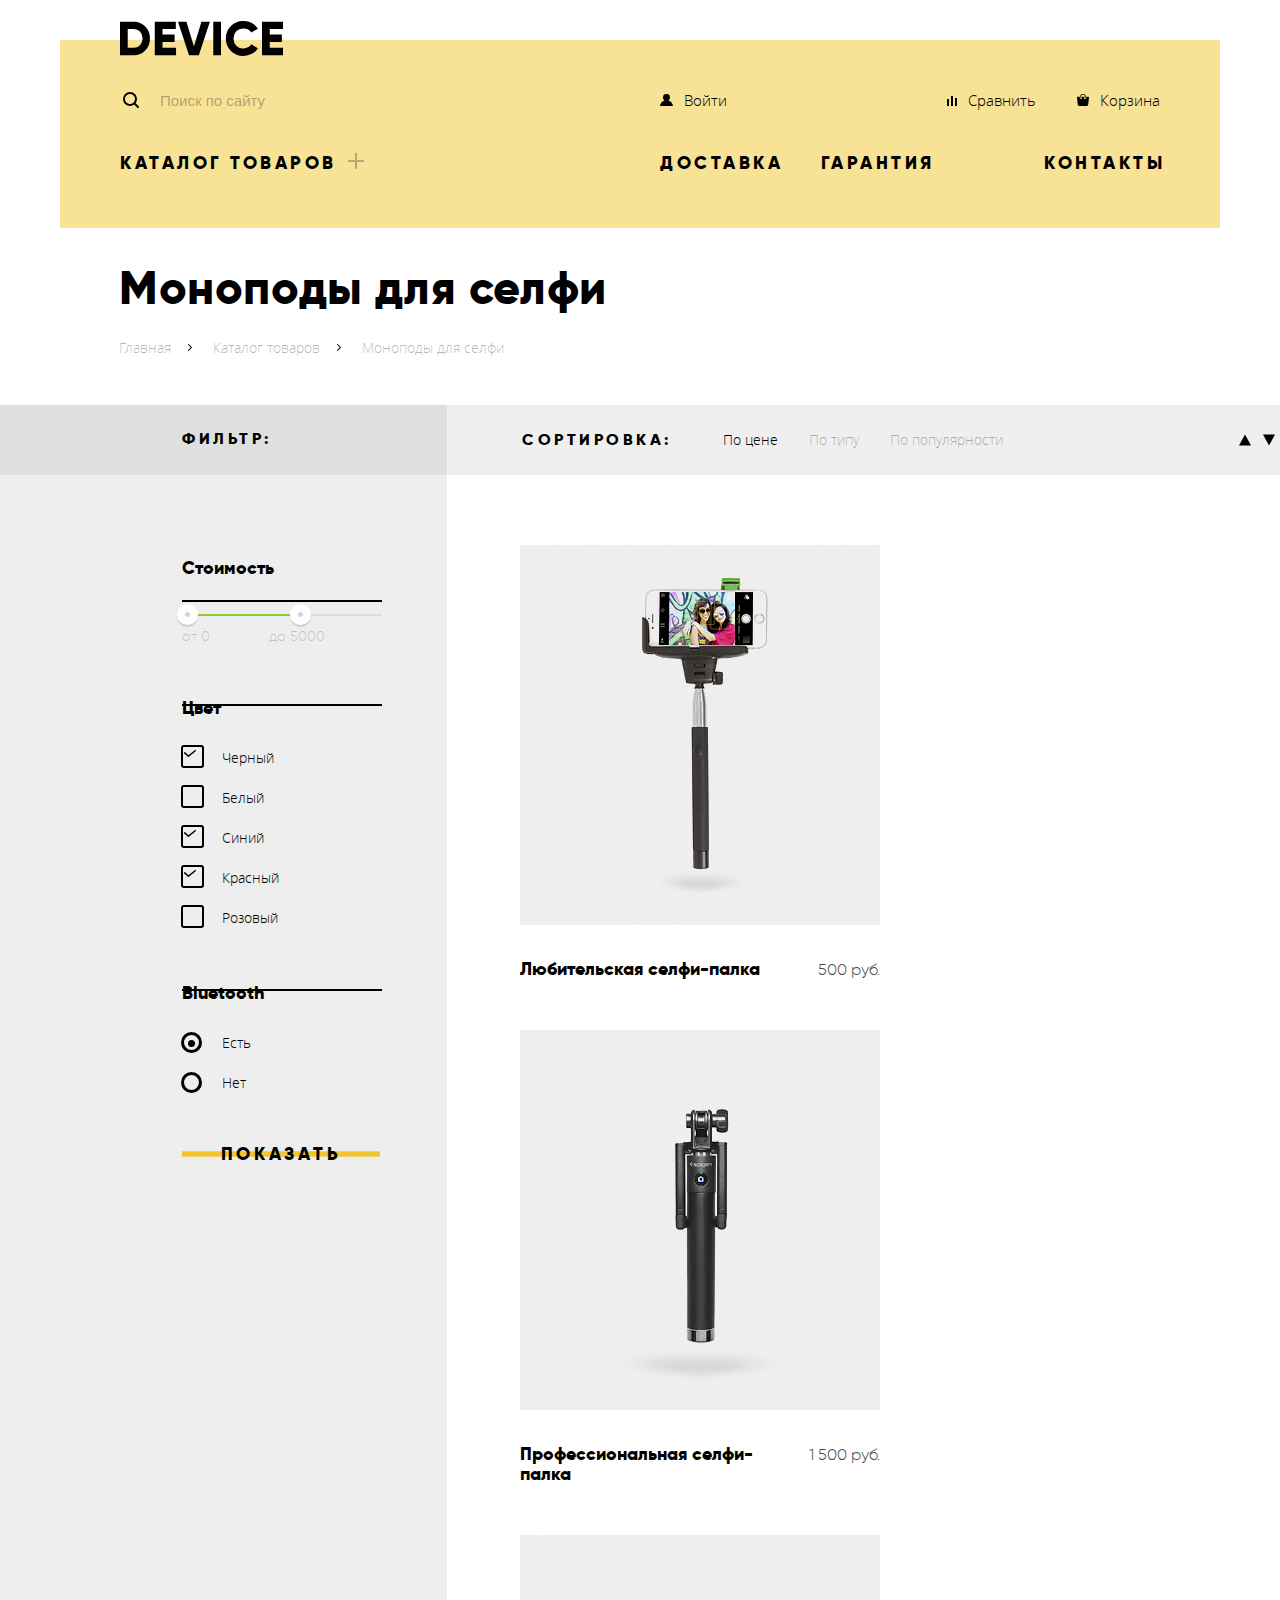
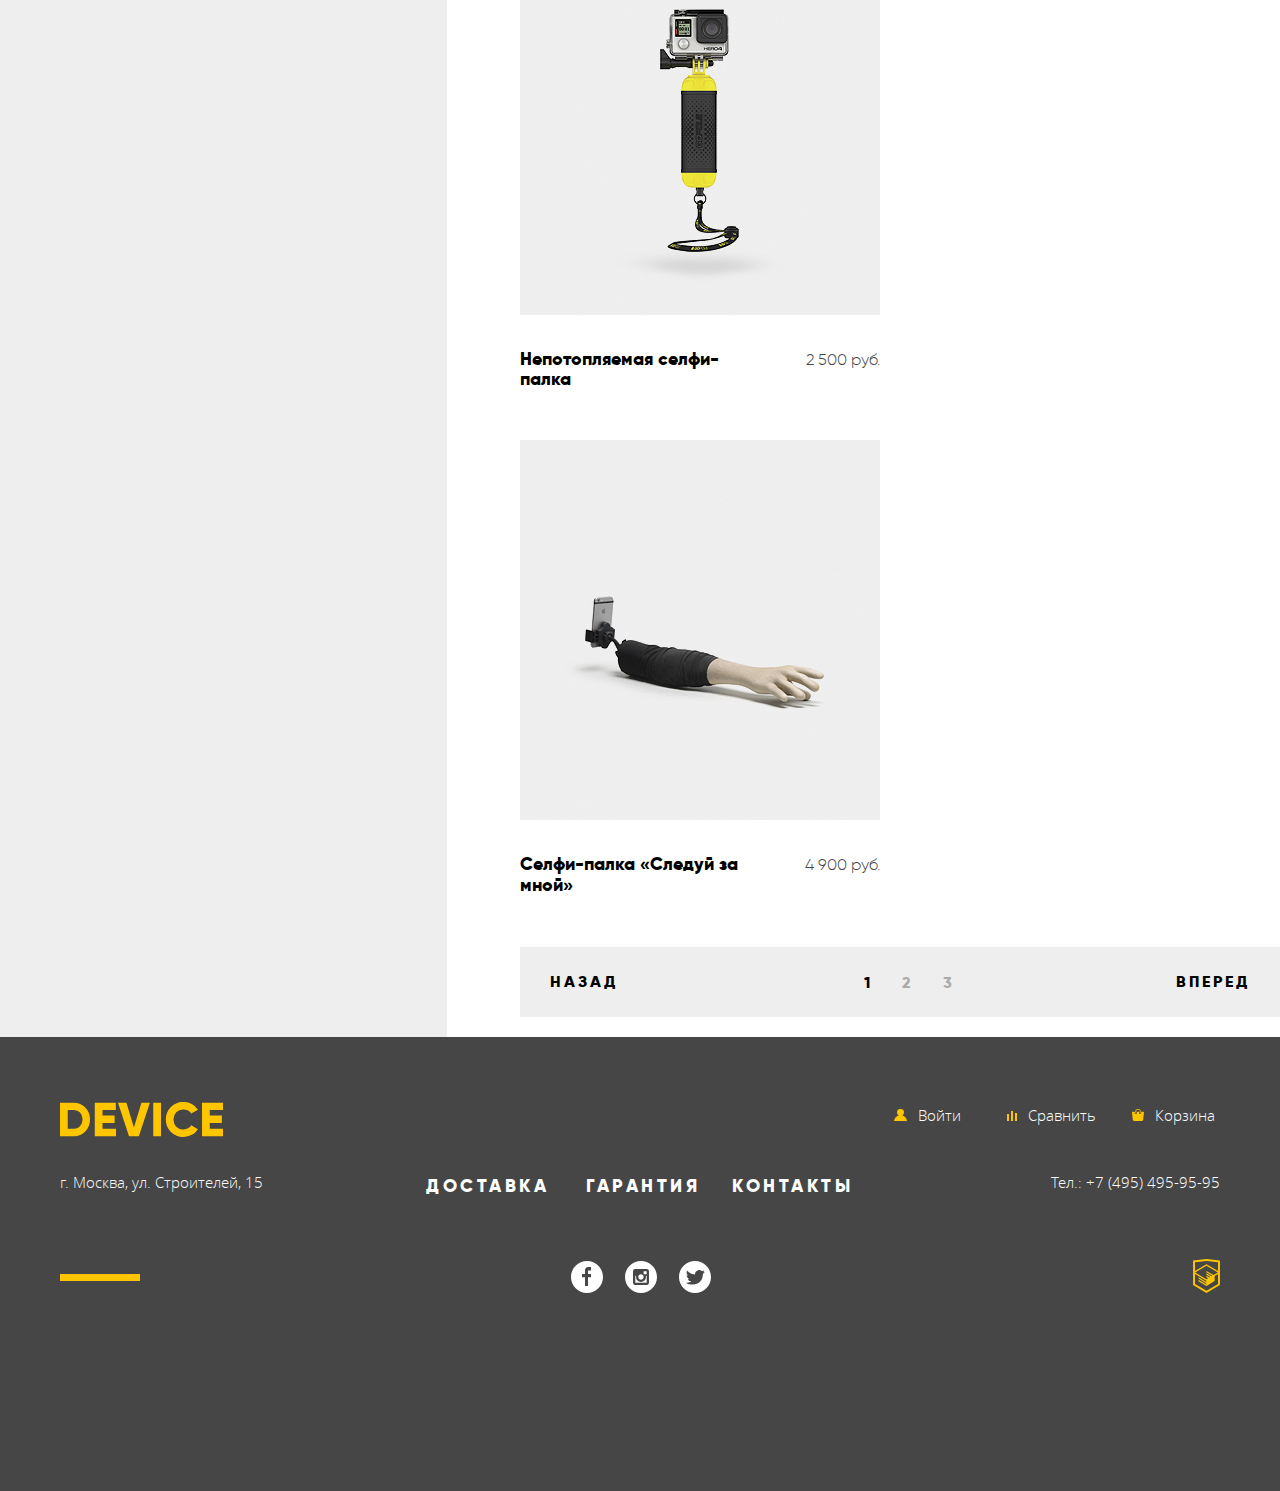
==== monopods.html @ 5d9ac304 ":+1:" ====
<!DOCTYPE html>
<html lang="en">

<head>
  <meta charset="UTF-8">
  <title>HTML Academy: Девайс</title>
  <link rel="stylesheet" href="css/normalize.css">
  <link rel="stylesheet" href="css/minifiedcss.css">
</head>

<body class="site">
  <div class="centered">
    <header class="site__header header">
      <a class="header__logo site-logo" href="index.html" aria-label="Логотип интернет-магазина гаджетов «Device»">
        <svg class="site-logo__img">
          <use xlink:href="img/svg/icons.svg#device-logo"></use>
        </svg>
      </a>
      <div class="header__actions user-actions">
        <div class="user-actions__item user-actions__item_search">
          <form class="site-search" method="get">
            <label class="site-search__label" for="search-field">
              <svg class="site-search__icon">
                <use xlink:href="img/svg/icons.svg#search"></use>
              </svg>
            </label>
            <input class="site-search__field" type="search" id="search-field" placeholder="Поиск по сайту" aria-label="Поиск по сайту">
            <button class="site-search__button">Найти</button>
          </form>
        </div>
        <ul class="user-actions__list">
          <li class="user-actions__item user-actions__item_login action">
            <a class="action__link" href="#">
              <svg class="action__icon icon-login">
                <use xlink:href="img/svg/icons.svg#user"></use>
              </svg>
              <span class="action__text">Войти</span>
            </a>
          </li>
          <li class="user-actions__item user-actions__item_compare action">
            <a class="action__link" href="#">
              <svg class="action__icon icon-compare">
                <use xlink:href="img/svg/icons.svg#compare"></use>
              </svg>
              <span class="action__text">Сравнить</span>
            </a>
          </li>
          <li class="user-actions__item user-actions__item_cart action">
            <a class="action__link" href="#">
              <svg class="action__icon icon-cart">
                <use xlink:href="img/svg/icons.svg#cart"></use>
              </svg>
              <span class="action__text">Корзина</span>
            </a>
          </li>
        </ul>
      </div>
      <nav class="header__nav nav" aria-label="Главная навигация по сайту">
        <ul class="nav__list">
          <li class="nav__item nav__item_catalog">
            <a class="nav__link nav__link_catalog" href="#" tabindex="0">
              <span class="nav__item-name">Каталог товаров</span>
              <svg class="nav__icon">
                <use xlink:href="img/svg/icons.svg#plus"></use>
              </svg>
            </a>
            <ul class="nav__sub-list">
              <li class="nav__sub-item">
                <a class="nav__sub-link" href="#">Виртуальная реальность</a>
                <a class="nav__sub-link" href="monopods.html">Моноподы для селфи</a>
                <a class="nav__sub-link" href="#">Экшн-камеры</a>
              </li>
              <li class="nav__sub-item">
                <a class="nav__sub-link" href="#">Фитнес-браслеты</a>
                <a class="nav__sub-link" href="#">Умные-часы</a>
              </li>
              <li class="nav__sub-item">
                <a class="nav__sub-link" href="#">Квадрокоптеры</a>
              </li>
            </ul>
          </li>
          <li class="nav__item nav__item_delivery">
            <a class="nav__link" href="#">Доставка</a>
          </li>
          <li class="nav__item nav__item_warranty">
            <a class="nav__link" href="#">Гарантия</a>
          </li>
          <li class="nav__item nav__item_contacts">
            <a class="nav__link" href="#">Контакты</a>
          </li>
        </ul>
      </nav>
  </header>
</div>
  <main class="site__catalog catalog">
    <div class="centered">
      <header class="catalog__header">
        <h3 class="catalog__title main-heading">Моноподы для селфи</h3>
        <div class="breadcrumbs">
          <a class="breadcrumbs__link" href="#">
            <span class="breadcrumbs__text">Главная</span>
            <svg class="breadcrumbs__icon">
              <use xlink:href="img/svg/icons.svg#nav-arrow"></use>
            </svg>
          </a>
          <a class="breadcrumbs__link" href="#">
            <span class="breadcrumbs__text">Каталог товаров</span>
            <svg class="breadcrumbs__icon">
              <use xlink:href="img/svg/icons.svg#nav-arrow"></use>
            </svg>
          </a>
          <a class="breadcrumbs__link" href="#">
            <span class="breadcrumbs__text">Моноподы для селфи</span>
            <svg class="breadcrumbs__icon visually-hidden">
              <use xlink:href="img/svg/icons.svg#nav-arrow"></use>
            </svg>
          </a>
        </div>
      </header>
    </div>
    <div class="catalog__content">
      <div class="catalog__filters">
        <section class="filters">
          <header class="filters__header">
            <h4 class="filters__title">Фильтр:</h4>
          </header>
          <form class="filters__form">
            <!--Price Filter  -->
            <fieldset class="filters__fieldset filters__fieldset_price">
              <legend class="filters__legend filters__legend_price">Стоимость</legend>
              <div class="filters__price-range price-range">
                <div class="price-range__scale">
                  <div class="price-range__bar"></div>
                </div>
                <div class="price-range__toggle toggle toggle_min"></div>
                <div class="price-range__toggle toggle toggle_max"></div>
              </div>
              <div class="price-range__select">
                <span class="price-range__select-min">от 0</span>
                <span class="price-range__select-min">до 5000</span>
              </div>
            </fieldset>
            <!-- Colour Filter -->
            <fieldset class="filters__fieldset filters__fieldset_color">
              <legend class="filters__legend filters__legend_color">Цвет</legend>
              <ul class="filters__options">
                <li class="filters__option option">
                  <input class="option__input" type="checkbox" id="filter-black-colour" checked>
                  <label class="option__label option__label_checkbox" for="filter-black-colour">
                    <svg class="option__icon">
                      <use xlink:href="img/svg/icons.svg#tick"></use>
                    </svg>
                    <span class="option__label-text">Черный</span>
                  </label>
                </li>
                <li class="filters__option option">
                  <input class="option__input" type="checkbox" id="filter-white-colour">
                  <label class="option__label" for="filter-white-colour">
                    <svg class="option__icon">
                      <use xlink:href="img/svg/icons.svg#tick"></use>
                    </svg>
                    <span class="option__label-text">Белый</span>
                  </label>
                </li>
                <li class="filters__option option">
                  <input class="option__input" type="checkbox" id="filter-blue-colour" checked>
                  <label class="option__label" for="filter-blue-colour">
                    <svg class="option__icon">
                      <use xlink:href="img/svg/icons.svg#tick"></use>
                    </svg>
                    <span class="option__label-text">Синий</span>
                  </label>
                </li>
                <li class="filters__option option">
                  <input class="option__input" type="checkbox" id="filter-red-colour" checked>
                  <label class="option__label" for="filter-red-colour">
                    <svg class="option__icon">
                      <use xlink:href="img/svg/icons.svg#tick"></use>
                    </svg>
                    <span class="option__label-text">Красный</span>
                  </label>
                </li>
                <li class="filters__option option">
                  <input class="option__input" type="checkbox" id="filter-rose-colour">
                  <label class="option__label" for="filter-rose-colour">
                    <svg class="option__icon">
                      <use xlink:href="img/svg/icons.svg#tick"></use>
                    </svg>
                    <span class="option__label-text">Розовый</span>
                  </label>
                </li>
              </ul>
            </fieldset>
            <!-- Bluetooth Filter -->
            <fieldset class="filters__fieldset filters__fieldset_bluetooth">
              <legend class="filters__legend filters__legend_bluetooth">Bluetooth</legend>
              <ul class="filters__options option">
                <li class="filters__option option">
                  <input class="visually-hidden option__input" type="radio" name="radio" id="yes" checked>
                  <label class="option__radio" for="yes">
                  <span class="option__inner-radio"></span>
                  <span class="option__label-text">Есть</span>
                </label>
                </li>
                <li class="filters__option option">
                  <input class="visually-hidden option__input" type="radio" name="radio" id="no">
                  <label class="option__radio" for="no">
                  <span class="option__inner-radio"></span>
                    <span class="option__label-text">Нет</span>
                  </label>
                </li>
              </ul>
            </fieldset>
            <button class="filters__submit-btn btn" aria-label="Показать">Показать</button>
          </form>
        </section>
      </div>
      <div class="catalog__products">
        <section class="product-cards">
          <h3 class="visually-hidden">Список товаров</h3>
          <div class="main__sorting sorting" aria-label="Сортировка">
            <div class="sorting__inner">
              <h4 class="sorting__title">Сортировка:</h4>
              <div class="sorting__types">
                <a class="sorting__link sorting__link_active" href="#">По цене</a>
                <a class="sorting__link" href="#">По типу</a>
                <a class="sorting__link" href="#">По популярности</a>
              </div>
              <div class="sorting__directions">
                <a class="sorting__dir" href="#" aria-label="по возрастанию"></a>
                <a class="sorting__dir sorting__dir_desc" href="#" aria-label="по убыванию"></a>
              </div>
            </div>
          </div>
          <div class="product-cards__inner">
            <article class="product-cards__card product">
              <img class="product__photo" src="img/products/item-1.jpg" width="360" height="380" alt="Любительская селфи-палка">
              <div class="product__info">
                <h4 class="product__name">Любительская селфи-палка</h4>
                <p class="product__price">500 руб.</p>
              </div>
              <div class="product__buy-box">
                <a class="product__buy-btn btn">В корзину</a>
                <a class="product__compare-btn">Добавить к сравнению</a>
              </div>
            </article>
            <article class="product-cards__card product">
              <img class="product__photo" src="img/products/item-2.jpg" width="360" height="380" alt="Профессиональная селфи-палка">
              <div class="product__info">
                <h4 class="product__name">Профессиональная селфи-палка</h4>
                <p class="product__price">1 500 руб.</p>
              </div>
              <div class="product__buy-box">
                <a class="product__buy-btn btn">В корзину</a>
                <a class="product__compare-btn">Добавить к сравнению</a>
              </div>
            </article>
            <article class="product-cards__card product">
              <img class="product__photo" src="img/products/item-3.jpg" width="360" height="380" alt="Непотопляемая селфи-палка">
              <div class="product__info">
                <h4 class="product__name">Непотопляемая селфи-палка</h4>
                <p class="product__price">2 500 руб.</p>
              </div>
              <div class="product__buy-box">
                <a class="product__buy-btn btn">В корзину</a>
                <a class="product__compare-btn">Добавить к сравнению</a>
              </div>
            </article>
            <article class="product-cards__card product">
              <img class="product__photo" src="img/products/item-4.jpg" width="360" height="380" alt="Селфи-палка «Следуй за мной»">
              <div class="product__info">
                <h4 class="product__name">Селфи-палка «Следуй за мной»</h4>
                <p class="product__price">4 900 руб.</p>
              </div>
              <div class="product__buy-box">
                <a class="product__buy-btn btn">В корзину</a>
                <a class="product__compare-btn">Добавить к сравнению</a>
              </div>
            </article>
          </div>
          <div class="main__catalog-pagination pagination" aria-label="Переключение страниц с карточками товаров">
            <a class="pagination__link pagination__link_direction" href="#" aria-label="Переход на предыдущую страницу">Назад</a>
            <div class="pagination__pages">
              <a class="pagination__link pagination__link_current" href="#" aria-label="Первая страница">1</a>
              <a class="pagination__link" href="#" aria-label="Вторая страница">2</a>
              <a class="pagination__link" href="#" aria-label="Третья страница">3</a>
            </div>
            <a class="pagination__link pagination__link_direction" href="#" aria-label="Переход на следующую страницу">Вперед</a>
          </div>
        </section>
      </div>
    </div>
  </main>
  <footer class="site__footer footer">
    <div class="centered footer__inner">
      <div class="footer__col footer__col_left">
        <a class="footer__logo site-logo" href="index.html" aria-label="Интернет-магазин гаджетов «Device»">
          <svg class="site-logo__img site-logo__img_footer">
            <use xlink:href="img/svg/icons.svg#device-logo"></use>
          </svg>
        </a>
        <address class="footer__address">г. Москва, ул. Строителей, 15</address>
      </div>
      <div class="footer__col footer__col_middle">
        <nav class="footer__nav nav" aria-label="Вспомогательная навигация по сайту">
          <ul class="nav__list">
            <li class="nav__item nav__item_delivery-footer">
              <a class="nav__link nav__link_footer" href="#">Доставка</a>
            </li>
            <li class="nav__item nav__item_warranty-footer">
              <a class="nav__link nav__link_footer" href="#">Гарантия</a>
            </li>
            <li class="nav__item nav__item_contact-footer">
              <a class="nav__link nav__link_footer" href="#">Контакты</a>
            </li>
          </ul>
        </nav>
        <section class="footer__social social">
          <h2 class="visually-hidden">Наши социальные сети</h2>
          <div class="social__list">
            <a class="social__link social__link_fb" href="#" aria-label="Facebook">
              <svg class="social__icon">
                <use xlink:href="img/svg/icons.svg#fb"></use>
              </svg>
            </a>
            <a class="social__link social__link_inst" href="#" aria-label="Instagram">
              <svg class="social__icon">
                <use xlink:href="img/svg/icons.svg#instagram"></use>
              </svg>
            </a>
            <a class="social__link social__link_tw" href="#" aria-label="Twitter">
              <svg class="social__icon">
                <use xlink:href="img/svg/icons.svg#twitter"></use>
              </svg>
            </a>
          </div>
        </section>
      </div>
      <div class="footer__col footer__col_right">
        <ul class="footer__actions user-actions">
          <li class="user-actions__login action action_login_footer">
            <a class="action__link action__link_footer" href="#">
              <svg class="action__icon icon-login icon-footer">
                <use xlink:href="img/svg/icons.svg#user"></use>
              </svg>
              <span class="action__text">Войти</span>
            </a>
          </li>
          <li class="user-actions__compare action action_compare_footer">
            <a class="action__link action__link_footer" href="#">
              <svg class="action__icon icon-compare icon-footer">
                <use xlink:href="img/svg/icons.svg#compare"></use>
              </svg>
              <span class="action__text">Сравнить</span>
            </a>
          </li>
          <li class="user-actions__cart action action_cart_footer">
            <a class="action__link action__link_footer" href="#">
              <svg class="action__icon icon-cart icon-footer">
                <use xlink:href="img/svg/icons.svg#cart"></use>
              </svg>
              <span class="action__text">Корзина</span>
            </a>
          </li>
        </ul>
        <p class="footer__phone">Тел.:
          <a class="footer__phone-link" href="tel:+7(495)495-95-95">+7 (495) 495-95-95</a>
        </p>
        <div class="footer__copyright copyright">
          <a class="copyright__link" href="https://htmlacademy.ru/intensive/htmlcss" aria-label="HTML Academy">
            <svg class="copyright__icon" role="img" aria-hidden="true">
              <use xlink:href="img/svg/icons.svg#logo-html"></use>
            </svg>
          </a>
        </div>
      </div>
    </div>
  </footer>
</body>

</html>
---- css/minifiedcss.css ----
.btn,.header__logo{display:inline-block}.slider__switcher,.user-actions{justify-content:space-between;list-style:none}.btn,.nav{text-transform:uppercase}.brand,.delivery-partners,.filters__options,.nav__list,.nav__sub-list,.slider__switcher,.social__list,.user-actions{list-style:none}@font-face{font-family:'Open Sans';src:url(../fonts/opensans-light-webfont.woff2) format('woff2'),url(../fonts/opensans-light-webfont.woff) format('woff');font-weight:300;font-style:normal}@font-face{font-family:Gilroy;src:url(../fonts/gilroyextrabold-webfont.woff2) format('woff2'),url(../fonts/gilroyextrabold-webfont.woff) format('woff');font-weight:800;font-style:bold}@font-face{font-family:Gilroy;src:url(../fonts/gilroylight-webfont.woff2) format('woff2'),url(../fonts/gilroylight-webfont.woff) format('woff');font-weight:300;font-style:normal}.site{width:100%;min-height:100vh;margin:0;padding:0;font:400 15px/2 "Open Sans",Arial,Helvetica,sans-serif;color:rgba(70,70,70,1)}.site__header{margin-top:40px}.visually-hidden:not(:focus):not(:active){position:absolute;width:1px;height:1px;margin:-1px;border:0;padding:0;white-space:nowrap;-webkit-clip-path:inset(100%);clip-path:inset(100%);clip:rect(0 0 0 0);overflow:hidden}img{max-width:100%;height:auto}.btn{position:relative;z-index:0;width:100%;padding:9px 0;vertical-align:middle;font:700 18px Gilroy,Arial,Helvetica,sans-serif;letter-spacing:3.7px;text-align:center;text-decoration:none;color:rgba(0,0,0,1);cursor:pointer}.btn::before{content:"";position:absolute;top:0;right:0;bottom:0;left:0;z-index:-1;background-color:#f0c52e;transform:scaleY(.14);transition:all .2s ease-in-out}.btn:focus::before,.btn:hover::before{transform:scaleY(1)}.btn:active,.btn:active::before{color:rgba(0,0,0,.3);transform:scaleY(1)}.main-heading{font:700 47px/1.2 Gilroy,Arial,Helvetica,sans-serif;letter-spacing:.6px;color:rgba(0,0,0,1)}.centered{width:1160px;margin:0 auto;padding:0 20px}.header{min-height:188px;padding:0 55px;background-color:rgba(240,197,46,.5)}.header__logo{margin-top:-28px}.header__actions{margin-bottom:18px}.header__nav{margin-bottom:0}.site-logo{height:45px}.site-logo:focus,.site-logo:hover{opacity:.6}.site-logo:active{opacity:.3}.site-logo__img{width:163px;height:35px;padding:5px}.site-search__icon,.site-search__label{width:16px;height:16px}.user-actions{display:flex;align-items:baseline;flex-wrap:wrap;padding:0 5px}.user-actions__item{margin-right:20px}.user-actions__item_search{position:relative;flex-basis:440px}.user-actions__list{display:flex;flex-basis:500px;flex-wrap:wrap;list-style:none}.user-actions__item_login{flex-basis:267px}.user-actions__item_compare{flex-basis:100px}.user-actions__item_cart{margin-right:0;margin-left:auto}.site-search{display:flex;align-items:center}.site-search__label{position:absolute;top:10px;left:3px}.action__link,.nav__list{position:relative}.site-search__field{flex-basis:355px;height:49px;padding-left:40px;padding-right:10px;color:rgba(1,1,1,.3);background:0 0;border:none;border-bottom:2px solid rgba(1,1,1,0)}.site-search__field:active,.site-search__field:focus{border-bottom-color:rgba(1,1,1,1);outline:0}.site-search__field::-webkit-input-placeholder{color:rgba(1,1,1,.3)}.site-search__field:hover::-webkit-input-placeholder{color:rgba(1,1,1,.6)}.site-search__field:active::-webkit-input-placeholder,.site-search__field:focus::-webkit-input-placeholder{color:rgba(1,1,1,1)}.site-search__button{display:none;height:49px;padding:0 18px;background:0 0;border:2px solid #000;border-radius:0;cursor:pointer}.nav__list,.site-search__field:active+.site-search__button,.site-search__field:focus+.site-search__button{display:flex}.site-search__field:active+.site-search__button:hover,.site-search__field:focus+.site-search__button:hover{background-color:rgba(1,1,1,1);color:rgba(250,250,250,1)}.site-search__field:active+.site-search__button:active,.site-search__field:focus+.site-search__button:active{background-color:rgba(1,1,1,1);color:rgba(250,250,250,.3)}.action__link,.nav__link{color:rgba(0,0,0,1);text-decoration:none}.action__link:hover{opacity:.6}.action__link:active,.category__link:active .category__link-img,.category__link:active .category__link-text,.nav__icon{opacity:.3}.action__text{padding-left:7px}.icon-login{width:13px;height:12px}.icon-compare{width:10px;height:10px}.icon-cart{width:12px;height:12px}.nav{font:700 18px Gilroy,Arial,Helvetica,sans-serif}.nav__list{align-items:baseline;margin:0;padding:0}.nav__item:not(:last-child){margin-right:20px;padding:5px 0 5px 5px}.nav__item_catalog{flex-basis:760px;margin-right:40px;cursor:pointer}.nav__item_delivery{flex-basis:200px}.nav__item_warranty{flex-basis:300px}.nav__item_contacts{margin-right:0;margin-left:auto}.nav__item-name{margin-right:3px}.nav__link{letter-spacing:3.5px;outline:0}.nav__link:focus,.nav__link:hover{color:rgba(1,1,1,.6)}.nav__link:active{color:rgba(1,1,1,.3)}.nav__icon{width:16px;height:16px}.nav__sub-list{position:absolute;left:-55px;z-index:2;display:none;width:1100px;min-height:159px;padding:0 0 0 60px;font:400 15px/36px "Open Sans",Arial,Helvetica,sans-serif;letter-spacing:.1px;text-transform:none;background-color:rgba(247,226,150,1)}.nav__item_catalog:hover .nav__sub-list{display:block}.nav__sub-item{display:inline-block;margin-right:59px;vertical-align:top}.nav__sub-link{display:block;text-decoration:none;color:rgba(0,0,0,1)}.nav__sub-link:focus,.nav__sub-link:hover{color:rgba(0,0,0,.6)}.nav__sub-link:active{color:rgba(0,0,0,.3)}.site__main{margin-bottom:83px}.site__catalog{margin-top:-14px}.main{width:100%}.main__slider{margin-bottom:58px}.main__categories{margin-bottom:184px}.main__brands,.main__services{margin-bottom:95px}.slider{position:relative;padding:0 0 35px}.slider::after{content:'';position:absolute;top:0;z-index:-1;width:100%;height:111px;background-color:#f7e296}.slider__switcher{position:absolute;right:74px;bottom:186px;display:flex;width:95px}.slider__switch{position:relative;width:30px;height:30px;padding:10px;background:0 0;border:none;border-radius:50%;outline:0;cursor:pointer}.slide__order::before,.slider__switch:after{background-color:#fff;content:''}.slider__switch:after{position:absolute;top:0;left:0;right:0;bottom:0;width:10px;height:10px;margin:auto;border:1px solid #000;border-radius:50%;box-shadow:inset 0 0 0 2px #fff,inset 0 0 0 3px #000;cursor:pointer;pointer-events:none}.slide{display:flex;justify-content:space-between}.slide__img-wrapper{width:500px;margin-left:35px;padding-left:55px}.slide__info-wrapper{position:relative;display:flex;flex-direction:column;width:505px;padding-right:55px}.slide__order{position:absolute;top:-11px;right:48px;width:100%;font:700 179px/1 Gilroy,Arial,Helvetica,sans-serif;text-align:right;color:rgba(255,255,255,1)}.slide__order::before{position:absolute;top:48px;left:48px;width:100px;height:7px}.slide__slogan{z-index:1;padding-top:32px;margin-bottom:2px}.slide__description{flex-basis:90px}.slide__product-link{width:220px;margin-bottom:51px}.services{min-height:288px;background-color:rgba(229,229,229,1)}.product-details__row{display:flex;flex-wrap:wrap;margin-bottom:14px}.product-details__value{margin-right:75px;font:400 36px Gilroy,Arial,Helvetica,sans-serif;color:rgba(0,0,0,1)}.product-details__parameter{margin-right:77px;font-size:13px;line-height:20px}.category{display:flex;flex-wrap:wrap;justify-content:space-between}.category__link{display:flex;flex-direction:column;flex-basis:160px;font:700 18px/22px Gilroy,Arial,Helvetica,sans-serif;color:rgba(0,0,0,1);text-decoration:none}.accordion,.brand{justify-content:space-between;display:flex}.category__link-img-container{position:relative;width:160px;height:160px;margin-bottom:34px;background-color:rgba(240,197,46,.5)}.accordion__btn,.accordion__heading{margin-bottom:26px}.category__link-img{position:absolute}.category__link-img_virtual{top:52px;left:31px;width:97px;height:55px}.category__link-img_monopod{top:41px;left:38px;width:86px;height:117px}.category__link-img_camera{top:38px;left:49px;width:71px;height:87px}.category__link-img_bracelet{top:50px;left:28px;width:107px;height:65px}.category__link-img_watch{top:32px;left:55px;width:56px;height:98px}.category__link-img_quadrocopter{top:49px;left:13px;width:132px;height:69px}.category__link:active .category__link-img-container,.category__link:focus .category__link-img-container,.category__link:hover .category__link-img-container{background-color:rgba(240,197,46,1);transition:ease-in-out .2s}.accordion{position:relative}.accordion__btns{flex-basis:254px;position:relative;margin-top:-18px}.accordion__btns::after{content:'';position:absolute;top:-82px;right:-30px;width:7px;height:319px;background-color:#000}.accordion__btn{width:160px;border:none;background:0 0}.accordion__tab{flex-basis:758px;margin-top:-77px;margin-right:0}.accordion__description{width:600px;letter-spacing:.2px;padding-bottom:20px}.filters__title,.sorting__title{letter-spacing:3.5px;text-transform:uppercase}.accordion__img{position:absolute;top:-15px;right:86px}.brand__item,.brand__link{width:260px;height:100px}.brand__link_dji{background-image:url(../img/brands/logo-1.jpg);transition:ease-out .2s}.brand__link_dji:focus,.brand__link_dji:hover{background-image:url(../img/brands/logo-1-hover.jpg);transition:ease-in .2s}.brand__link_spga{background-image:url(../img/brands/logo-2.jpg);transition:ease-out .2s}.brand__link_spga:focus,.brand__link_spga:hover{background-image:url(../img/brands/logo-2-hover.jpg);transition:ease-in .2s}.brand__link_gopro{background-image:url(../img/brands/logo-3.jpg);transition:ease-out .2s}.brand__link_gopro:focus,.brand__link_gopro:hover{background-image:url(../img/brands/logo-3-hover.jpg);transition:ease-in .2s}.brand__link_vive{background-image:url(../img/brands/logo-4.jpg);transition:ease-out .2s}.brand__link_vive:focus,.brand__link_vive:hover{background-image:url(../img/brands/logo-4-hover.jpg);transition:ease-in .2s}.company-details{position:relative;display:flex;justify-content:space-between}.about-us{flex-basis:560px}.about-us__delivery-partners-section{margin-bottom:55px}.about-us__more-info-link{width:260px}.delivery-partners{padding:0}.delivery-partners__item{position:relative;padding-left:35px}.delivery-partners__item::before{content:"";position:absolute;top:17px;left:0;width:4px;height:4px;background-color:#fff;border:2px solid #e5e5ff;border-radius:50%}.contacts{flex-basis:560px}.contacts__description{margin-bottom:40px}.contacts__map{margin-bottom:60px}.company-details__heading{position:relative;margin-bottom:37px}.company-details__heading::before{content:'';position:absolute;top:-50px;left:0;width:80px;height:7px;background-color:#000}.contacts__contact-link{width:260px}.company-details__map{display:block;position:absolute;width:960px;top:50%;left:50%;transform:translate(-50%,-50%)}.modal-map_hidden{display:none}.breadcrumbs,.catalog__content{display:flex}.about-us__description{margin-bottom:30px}.about-us__description:last-of-type{margin-bottom:66px}.delivery-partners__link{font:700 16px/40px Gilroy,Arial,Helvetica,sans-serif;color:rgba(0,0,0,1);text-decoration:none}.catalog__filters{position:relative;width:40.5%;background-color:rgba(238,238,238,1)}.catalog__filters::after{content:'';position:absolute;top:0;width:100%;height:70px;background-color:rgba(219,219,219,.8);z-index:0}.catalog__title{margin-bottom:13px}.catalog__header{padding:0 59px;margin-bottom:39px}.breadcrumbs__icon{position:absolute;top:14px;right:-21px;width:4px;height:7px;pointer-events:none}.breadcrumbs__link{position:relative;margin-right:42px;font-size:14px;line-height:36px;color:rgba(0,0,0,.3);text-decoration:none}.breadcrumbs__link:focus,.breadcrumbs__link:hover{color:rgba(0,0,0,.6)}.breadcrumbs__link:active{color:rgba(0,0,0,.1)}.filters{width:265px;margin-left:auto}.filters__header{display:flex;margin-bottom:83px;min-height:70px}.filters__title{position:relative;z-index:1;margin:0;padding-top:25px;font:700 16px Gilroy,Arial,Helvetica,sans-serif;color:rgba(0,0,0,1)}.filters__form{padding-right:67px}.filters__submit-btn{border:none;background:0 0}.filters__fieldset{position:relative;margin:0;padding:0 0 37px;width:200px;border:none}.filters__fieldset::before{content:'';position:absolute;top:-14px;background-color:#000;width:100%;height:2px}.filters__fieldset_price{margin-bottom:10px}.filters__legend{margin-bottom:36px;font:700 18px Gilroy,Arial,Helvetica,sans-serif;color:rgba(0,0,0,1)}.price-range{position:relative;width:100%}.price-range__scale{height:2px;background-color:#dbdbdb}.price-range__bar{width:60%;height:2px;background:#91c92f}.toggle{position:absolute;top:-10px;left:0;width:5px;height:5px;background:#d4d4d4;border:8px solid #fff;border-radius:50%;cursor:pointer;box-shadow:0 2px 1px 0 #cfcfcf}.toggle:active{width:7px;height:7px}.toggle_min{left:-5px}.toggle_max{left:108px}.price-range__select{margin-top:9px;padding-bottom:4px;font:400 14px/22px Gilroy,Arial,Helvetica,sans-serif;color:rgba(0,0,0,.2)}.option__label,.option__radio{font-size:14px;line-height:40px;cursor:pointer}.price-range__select-min{margin-right:55px}.filters__fieldset_color,.filters__legend_color{margin-bottom:0}.filters__options{padding-top:5px;margin-bottom:8px}.option__label{position:relative;color:rgba(0,0,0,1)}.option__label::before{content:"";position:absolute;bottom:-1px;left:-41px;width:19px;height:19px;border:2px solid #000;border-radius:3px;cursor:pointer}.option__input{position:relative;z-index:0;display:none}.option__icon{display:none;position:absolute;top:2px;left:-38px;width:24px;height:14px}.option__input:checked+.option__label .option__icon{display:block}.filters__fieldset_bluetooth{margin-bottom:24px;padding:0}.filters__legend_bluetooth{margin-bottom:0}.option__radio::before{content:"";position:absolute;bottom:-1px;left:-41px;width:15px;height:15px;border:3px solid #000;border-radius:50%;cursor:pointer}.option__radio{color:rgba(0,0,0,1);position:relative}.option__inner-radio{position:absolute;display:none;top:7px;left:-34px;width:7px;height:7px;border-radius:50%;background-color:#000}.option__input:checked+.option__radio .option__inner-radio{display:block}.main__sorting{background-color:#efefef}.sorting__inner{display:flex;width:830px;min-height:70px;align-items:center}.sorting__title{position:relative;flex-basis:201px;margin:0;padding-left:75px;font:700 16px Gilroy,Arial,Helvetica,sans-serif;color:rgba(0,0,0,1);z-index:1}.sorting__types{flex-basis:280px;display:flex;justify-content:space-between}.sorting__directions{display:flex;justify-content:space-between;margin-left:auto;width:40px}.sorting__dir{position:relative;display:block;width:15px;height:15px}.sorting__dir::after{position:absolute;top:50%;left:50%;transform:translate(-50%,-50%);content:'';width:0;height:0;border-style:solid;border-width:0 6px 11px;border-color:transparent transparent #000}.sorting__dir_desc{transform:rotate(180deg)}.sorting__link{font:400 14px/18px "Open Sans",Arial,Helvetica,sans-serif;color:rgba(0,0,0,.3);text-decoration:none}.product__name,.sorting__link_active{color:rgba(0,0,0,1)}.catalog__products{position:relative;width:70%}.product-cards__inner{display:flex;flex-wrap:wrap;padding:70px 73px 0;background-color:rgba(255,255,255,1)}.product-cards__card{position:relative;width:360px;margin:0 40px 27px 0}.product{display:flex;flex-direction:column}.pagination,.product__info{justify-content:space-between}.product__info{display:flex;align-items:baseline}.product__photo{margin-bottom:10px}.product__name{width:240px;font:700 18px Gilroy,Arial,Helvetica,sans-serif}.product__price{font:400 16px Gilroy,Arial,Helvetica,sans-serif}.product__link:hover .product__buy-box{display:block}.product__buy-box{position:absolute;display:none;width:360px;height:360px;background-color:rgba(238,238,238,.7)}.product__buy-btn{position:absolute;top:173px;left:78px;width:200px}.product__compare-btn{position:absolute;font-size:13px;line-height:36px}.pagination{display:flex;align-items:center;width:760px;min-height:70px;margin-left:73px;margin-bottom:20px;padding:0 30px;box-sizing:border-box;background-color:rgba(238,238,238,1)}.pagination__link{margin-right:25px;font:700 16px Gilroy,Arial,Helvetica,sans-serif;letter-spacing:3px;color:rgba(0,0,0,.3);text-transform:uppercase;text-decoration:none}.pagination__link:last-child{margin-right:0}.pagination__link_current,.pagination__link_direction{color:rgba(0,0,0,1)}.footer{min-height:320px;background-color:rgba(70,70,70,1);color:rgba(250,250,250,1)}.action__link_footer,.nav__link_footer{color:rgba(255,255,255,1)}.footer__inner{display:flex;justify-content:space-between}.footer__col{display:flex;flex-direction:column}.footer__col_left{align-items:flex-start;position:relative;flex-basis:342px;margin-right:20px;padding-top:130px;min-height:320px}.footer__logo{position:absolute;top:60px;left:-5px}.footer__address{position:relative;font-style:normal}.footer__address::after{content:'';position:absolute;top:107px;left:0;width:80px;height:7px;background-color:#ffc600}.footer__col_middle{flex-basis:440px;padding-top:134px;align-items:center;min-height:320px;margin-right:20px}.footer__nav{margin-bottom:49px;width:100%}.social__icon,.social__link{width:32px;height:32px}.nav__item_delivery-footer{flex-basis:135px}.nav__item_warranty-footer{flex-basis:126px}.footer__col_right{align-items:flex-end;min-height:280px;flex-basis:340px}.site-logo__img_footer{fill:rgba(255,198,0,1)}.footer__actions{padding-top:48px;margin-bottom:22px}.footer__phone{margin-bottom:62px}.action_login_footer{margin-right:46px}.action_compare_footer{margin-right:36px}.action_cart_footer{margin-right:0}.nav__link_footer:focus,.nav__link_footer:hover{color:rgba(255,255,255,.6)}.nav__link_footer:active{color:rgba(255,255,255,.3)}.footer__phone-link{color:rgba(255,255,255,1);text-decoration:none}.social__list{display:flex;align-items:center;flex-wrap:wrap}.social__link{padding:11px}.social__link:focus,.social__link:hover{opacity:.6}.social__link:active{opacity:.3}.icon-footer{fill:#ffc600}.copyright__link:focus,.copyright__link:hover{opacity:.6}.copyright__link:active{opacity:.3}.copyright__icon{width:27px;height:34px}.modal-contact{display:block;width:960px;min-height:553px;padding:100px;-webkit-box-shadow:0 0 26px -1px rgba(0,0,0,.75);-moz-box-shadow:0 0 26px -1px rgba(0,0,0,.75);box-shadow:0 0 26px -1px rgba(0,0,0,.75);position:absolute;top:0;left:0;right:0;margin:1100px auto;background-color:#fff;z-index:1}.modal-contact_hidden{display:none}.contact-form__fields{display:flex;flex-wrap:wrap;justify-content:space-between;align-items:center}.contact-form__field{font-family:Gilroy,Arial,sans-serif;font-size:18px;line-height:18px;font-weight:700;color:#000;display:block;margin-bottom:10px;width:50%}.contact-form__comment{width:100%;height:300px}.contact-form__label{display:block;margin-right:40px}.contact-form__input{display:block}.close-btn{position:absolute;top:23px;right:23px;height:55px;width:55px;border:none;background-color:transparent;background-image:url('data:image/svg+xml;utf8,<svg xmlns="http://www.w3.org/2000/svg" width="55" height="55" viewBox="0 0 55 55"><path fill="#F0C52E" d="M27.5 0C12.312 0 0 12.312 0 27.5S12.312 55 27.5 55 55 42.688 55 27.5 42.688 0 27.5 0zm11.476 37.072l-1.486 1.426-9.99-9.574-9.987 9.574-1.488-1.426 9.988-9.573-9.987-9.573 1.487-1.425 9.987 9.573 9.988-9.573 1.487 1.425-9.989 9.574 9.99 9.572z"/></svg>');background-repeat:no-repeat}.contact-form__submit{border:none;background:0 0}
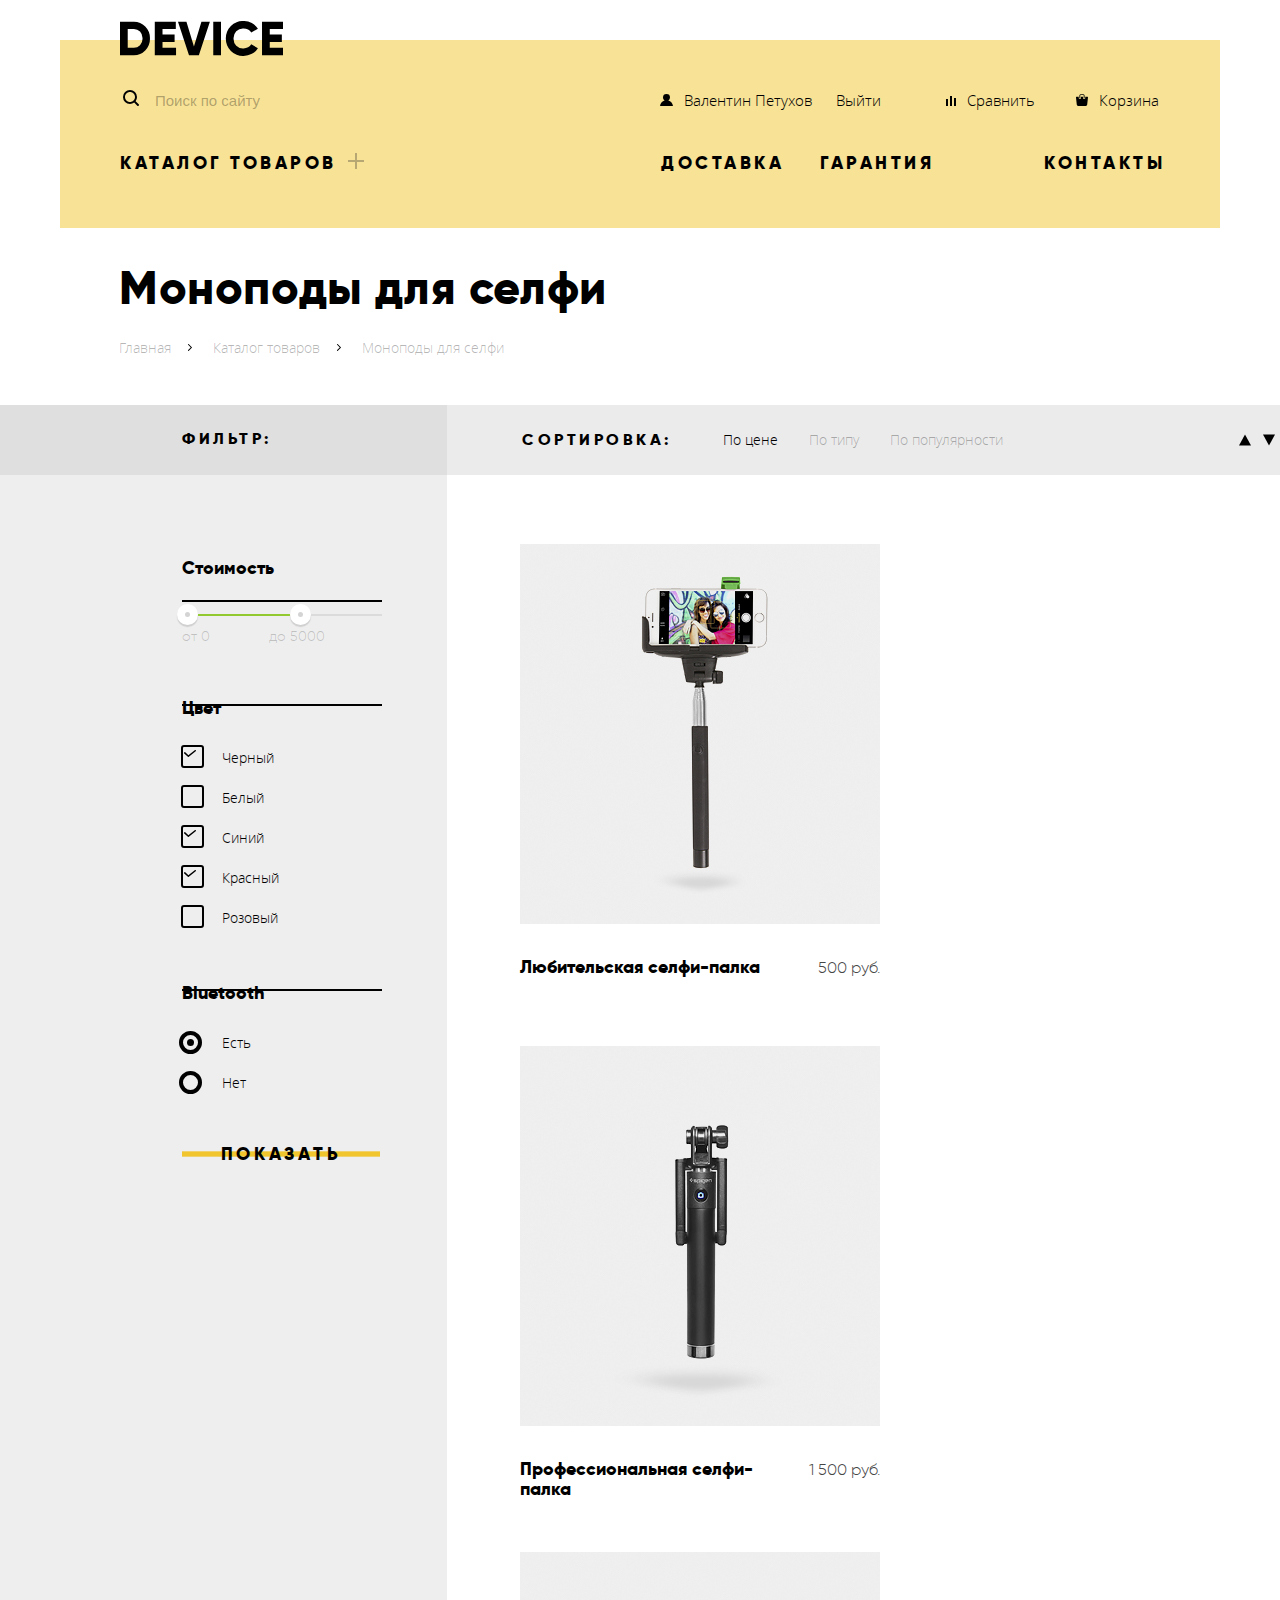
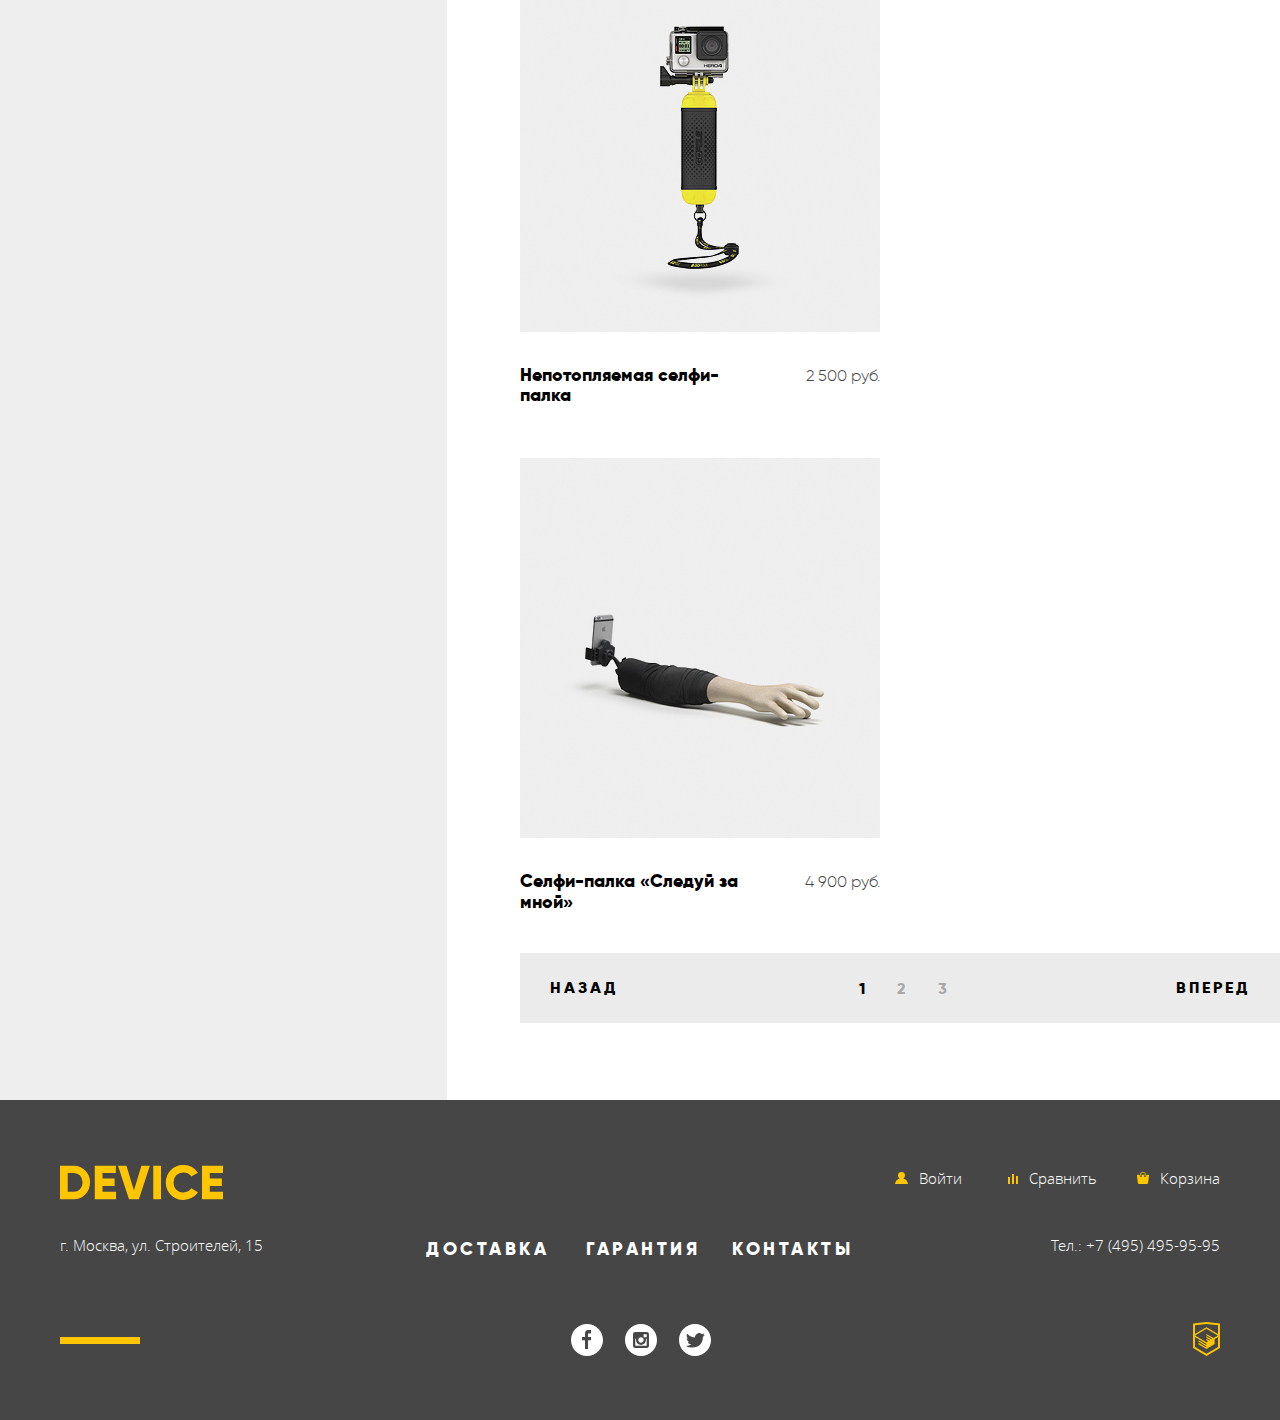
==== commit ad0ef0ae: ":+1:" ====
--- a/monopods.html
+++ b/monopods.html
@@ -5,7 +5,8 @@
   <meta charset="UTF-8">
   <title>HTML Academy: Девайс</title>
   <link rel="stylesheet" href="css/normalize.css">
-  <link rel="stylesheet" href="css/minifiedcss.css">
+  <link rel="stylesheet" href="css/styles.css">
+  <!--   <link rel="stylesheet" href="css/minifiedcss.css"> -->
 </head>
 
 <body class="site">
@@ -34,7 +35,12 @@
               <svg class="action__icon icon-login">
                 <use xlink:href="img/svg/icons.svg#user"></use>
               </svg>
-              <span class="action__text">Войти</span>
+              <span class="action__text">Валентин Петухов</span>
+            </a>
+          </li>
+          <li class="user-actions__item user-actions__item_logout action">
+            <a class="action__link" href="#">
+              <span class="action__text">Выйти</span>
             </a>
           </li>
           <li class="user-actions__item user-actions__item_compare action">
@@ -90,8 +96,8 @@
           </li>
         </ul>
       </nav>
-  </header>
-</div>
+    </header>
+  </div>
   <main class="site__catalog catalog">
     <div class="centered">
       <header class="catalog__header">
@@ -198,14 +204,14 @@
                 <li class="filters__option option">
                   <input class="visually-hidden option__input" type="radio" name="radio" id="yes" checked>
                   <label class="option__radio" for="yes">
-                  <span class="option__inner-radio"></span>
-                  <span class="option__label-text">Есть</span>
-                </label>
+                    <span class="option__inner-radio"></span>
+                    <span class="option__label-text">Есть</span>
+                  </label>
                 </li>
                 <li class="filters__option option">
                   <input class="visually-hidden option__input" type="radio" name="radio" id="no">
                   <label class="option__radio" for="no">
-                  <span class="option__inner-radio"></span>
+                    <span class="option__inner-radio"></span>
                     <span class="option__label-text">Нет</span>
                   </label>
                 </li>
@@ -234,56 +240,64 @@
           </div>
           <div class="product-cards__inner">
             <article class="product-cards__card product">
-              <img class="product__photo" src="img/products/item-1.jpg" width="360" height="380" alt="Любительская селфи-палка">
+              <div class="product__link">
+                <img class="product__photo" src="img/products/item-1.jpg" width="360" height="380" alt="Любительская селфи-палка">
+                <div class="product__buy-box">
+                  <a class="product__buy-btn btn">В корзину</a>
+                  <a class="product__compare-btn" href="#">Добавить к сравнению</a>
+                </div>
+              </div>
               <div class="product__info">
                 <h4 class="product__name">Любительская селфи-палка</h4>
                 <p class="product__price">500 руб.</p>
               </div>
-              <div class="product__buy-box">
-                <a class="product__buy-btn btn">В корзину</a>
-                <a class="product__compare-btn">Добавить к сравнению</a>
-              </div>
             </article>
             <article class="product-cards__card product">
-              <img class="product__photo" src="img/products/item-2.jpg" width="360" height="380" alt="Профессиональная селфи-палка">
+              <div class="product__link">
+                <img class="product__photo" src="img/products/item-2.jpg" width="360" height="380" alt="Профессиональная селфи-палка">
+                <div class="product__buy-box">
+                  <a class="product__buy-btn btn">В корзину</a>
+                  <a class="product__compare-btn" href="#">Добавить к сравнению</a>
+                </div>
+              </div>
               <div class="product__info">
                 <h4 class="product__name">Профессиональная селфи-палка</h4>
                 <p class="product__price">1 500 руб.</p>
               </div>
-              <div class="product__buy-box">
-                <a class="product__buy-btn btn">В корзину</a>
-                <a class="product__compare-btn">Добавить к сравнению</a>
-              </div>
             </article>
             <article class="product-cards__card product">
-              <img class="product__photo" src="img/products/item-3.jpg" width="360" height="380" alt="Непотопляемая селфи-палка">
+              <div class="product__link">
+                <img class="product__photo" src="img/products/item-3.jpg" width="360" height="380" alt="Непотопляемая селфи-палка">
+                <div class="product__buy-box">
+                  <a class="product__buy-btn btn">В корзину</a>
+                  <a class="product__compare-btn" href="#">Добавить к сравнению</a>
+                </div>
+              </div>
               <div class="product__info">
                 <h4 class="product__name">Непотопляемая селфи-палка</h4>
                 <p class="product__price">2 500 руб.</p>
               </div>
-              <div class="product__buy-box">
-                <a class="product__buy-btn btn">В корзину</a>
-                <a class="product__compare-btn">Добавить к сравнению</a>
-              </div>
             </article>
             <article class="product-cards__card product">
-              <img class="product__photo" src="img/products/item-4.jpg" width="360" height="380" alt="Селфи-палка «Следуй за мной»">
+              <div class="product__link">
+                <img class="product__photo" src="img/products/item-4.jpg" width="360" height="380" alt="Селфи-палка «Следуй за мной»">
+                <div class="product__buy-box">
+                  <a class="product__buy-btn btn">В корзину</a>
+                  <a class="product__compare-btn" href="#">Добавить к сравнению</a>
+                </div>
+              </div>
               <div class="product__info">
                 <h4 class="product__name">Селфи-палка «Следуй за мной»</h4>
                 <p class="product__price">4 900 руб.</p>
-              </div>
-              <div class="product__buy-box">
-                <a class="product__buy-btn btn">В корзину</a>
-                <a class="product__compare-btn">Добавить к сравнению</a>
               </div>
             </article>
           </div>
           <div class="main__catalog-pagination pagination" aria-label="Переключение страниц с карточками товаров">
             <a class="pagination__link pagination__link_direction" href="#" aria-label="Переход на предыдущую страницу">Назад</a>
             <div class="pagination__pages">
-              <a class="pagination__link pagination__link_current" href="#" aria-label="Первая страница">1</a>
-              <a class="pagination__link" href="#" aria-label="Вторая страница">2</a>
-              <a class="pagination__link" href="#" aria-label="Третья страница">3</a>
+              <a class="pagination__link pagination__link_page pagination__link_current" href="#" aria-label="Первая страница">1</a>
+              <a class="pagination__link pagination__link_page" href="#" aria-label="Вторая страница">2</a>
+              <a class="pagination__link pagination__link_page" href="#" aria-label="Третья страница">3</a>
             </div>
             <a class="pagination__link pagination__link_direction" href="#" aria-label="Переход на следующую страницу">Вперед</a>
           </div>
--- a/css/styles.css
+++ b/css/styles.css
@@ -0,0 +1,1748 @@
+@font-face {
+  font-family: 'Open Sans';
+  src: url('../fonts/opensans-light-webfont.woff2') format('woff2'),
+  url('../fonts/opensans-light-webfont.woff') format('woff');
+  font-weight: 300;
+  font-style: normal;
+}
+
+@font-face {
+  font-family: 'Gilroy';
+  src: url('../fonts/gilroyextrabold-webfont.woff2') format('woff2'),
+  url('../fonts/gilroyextrabold-webfont.woff') format('woff');
+  font-weight: 800;
+  font-style: bold;
+}
+
+@font-face {
+  font-family: 'Gilroy';
+  src: url('../fonts/gilroylight-webfont.woff2') format('woff2'),
+  url('../fonts/gilroylight-webfont.woff') format('woff');
+  font-weight: 300;
+  font-style: normal;
+}
+
+
+
+/* 
+ .d8888b.  888          888               888 
+d88P  Y88b 888          888               888 
+888    888 888          888               888 
+888        888  .d88b.  88888b.   8888b.  888 
+888  88888 888 d88""88b 888 "88b     "88b 888 
+888    888 888 888  888 888  888 .d888888 888 
+Y88b  d88P 888 Y88..88P 888 d88P 888  888 888 
+ "Y8888P88 888  "Y88P"  88888P"  "Y888888 888                            
+*/
+
+.site {
+  width: 100%;
+  min-height: 100vh;
+  margin: 0;
+  padding: 0;
+
+  font: normal 15px/2 "Open Sans", "Arial", "Helvetica", sans-serif;
+  color: rgba(70, 70, 70, 1);
+}
+
+.site__header {
+  margin-top: 40px;
+}
+
+.visually-hidden:not(:focus):not(:active) {
+  position: absolute;
+
+  width: 1px;
+  height: 1px;
+  margin: -1px;
+  border: 0;
+  padding: 0;
+
+  white-space: nowrap;
+
+  -webkit-clip-path: inset(100%);
+  clip-path: inset(100%);
+  clip: rect(0 0 0 0);
+  overflow: hidden;
+}
+
+img {
+  max-width: 100%;
+  height: auto;
+}
+
+.btn {
+  position: relative;
+  z-index: 0;
+
+  display: inline-block;
+  width: 100%;
+  padding: 9px 0;
+  vertical-align: middle;
+
+  font: bold 18px "Gilroy", "Arial", "Helvetica", sans-serif;
+  letter-spacing: 3.7px;
+  text-align: center;
+  text-transform: uppercase;
+  text-decoration: none;
+  color: rgba(0, 0, 0, 1);
+
+  cursor: pointer;
+}
+
+.btn::before {
+  content: "";
+
+  position: absolute;
+  top: 0;
+  right: 0;
+  bottom: 0;
+  left: 0;
+  z-index: -1;
+
+  background-color: rgb(240, 197, 46);
+
+  transform: scaleY(0.14);
+  transition: all .2s ease-in-out;
+}
+
+.btn:hover::before,
+.btn:focus::before {
+  transform: scaleY(1);
+}
+
+.btn:active,
+.btn:active::before {
+  color: rgba(0, 0, 0, 0.3);
+  transform: scaleY(1);
+}
+
+.main-heading {
+  font: bold 47px/1.2 "Gilroy", "Arial", "Helvetica", sans-serif;
+  letter-spacing: 0.6px;
+  color: rgba(0, 0, 0, 1);
+}
+
+.centered {
+  width: 1160px;
+  margin: 0 auto;
+  padding: 0 20px;
+}
+
+
+
+/* 
+888    888                        888                  
+888    888                        888                  
+888    888                        888                  
+8888888888  .d88b.   8888b.   .d88888  .d88b.  888d888 
+888    888 d8P  Y8b     "88b d88" 888 d8P  Y8b 888P"   
+888    888 88888888 .d888888 888  888 88888888 888     
+888    888 Y8b.     888  888 Y88b 888 Y8b.     888     
+888    888  "Y8888  "Y888888  "Y88888  "Y8888  888                 
+*/
+
+.header {
+  min-height: 188px;
+  padding: 0 55px 0;
+  background-color: rgba(240, 197, 46, 0.5);
+}
+
+.header__logo {
+  display: inline-block;
+  margin-top: -28px;
+}
+
+.header__actions {
+  margin-bottom: 18px;
+}
+
+.header__nav {
+  margin-bottom: 0;
+}
+
+.site-logo {
+  height: 45px;
+}
+
+.site-logo:hover,
+.site-logo:focus {
+  opacity: 0.6;
+}
+
+.site-logo:active {
+  opacity: 0.3;
+}
+
+.site-logo__img {
+  width: 163px;
+  height: 35px;
+  padding: 5px;
+}
+
+.user-actions {
+  display: flex;
+  justify-content: space-between;
+  align-items: baseline;
+  flex-wrap: wrap;
+  padding: 0;
+  list-style: none;
+}
+
+.user-actions__item {
+  margin-right: 10px;
+}
+
+.user-actions__item_search {
+  position: relative;
+  flex-basis: 440px;
+}
+
+.user-actions__list {
+  display: flex;
+  flex-basis: 505px;
+  flex-wrap: wrap;
+  list-style: none;
+}
+
+.user-actions__item_login {
+  flex-basis: 159px;
+}
+
+.user-actions__item_logout {
+  flex-basis: 107px;
+}
+
+.user-actions__item_compare {
+  flex-basis: 100px;
+}
+
+.user-actions__item_cart {
+  margin-right: 6px;
+  margin-left: auto;
+}
+
+.site-search {
+  display: flex;
+  align-items: center;
+}
+
+.site-search__label {
+  position: absolute;
+  top: 8px;
+  left: 8px;
+  width: 16px;
+  height: 16px;
+}
+
+.site-search__icon {
+  width: 16px;
+  height: 16px;
+}
+
+.site-search__field {
+  flex-basis: 355px;
+  height: 49px;
+  padding-left: 40px;
+  padding-right: 10px;
+  color: rgba(1, 1, 1, 0.3);
+  background: none;
+  border: none;
+  border-bottom: 2px solid rgba(1, 1, 1, 0);
+}
+
+.site-search__field:active,
+.site-search__field:focus {
+  border-bottom-color: rgba(1, 1, 1, 1);
+  outline: none;
+}
+
+.site-search__field::-webkit-input-placeholder {
+  color: rgba(1, 1, 1, 0.3);
+}
+
+.site-search__field:hover::-webkit-input-placeholder {
+  color: rgba(1, 1, 1, 0.6);
+}
+
+.site-search__field:active::-webkit-input-placeholder,
+.site-search__field:focus::-webkit-input-placeholder {
+  color: rgba(1, 1, 1, 1);
+}
+
+.site-search__button {
+  display: none;
+  height: 49px;
+  padding: 0 18px;
+  background: none;
+  border: 2px solid black;
+  border-radius: 0px;
+  cursor: pointer;
+}
+
+.site-search__field:active + .site-search__button,
+.site-search__field:focus + .site-search__button {
+  display: flex;
+}
+
+.site-search__field:focus + .site-search__button:hover,
+.site-search__field:active + .site-search__button:hover {
+  background-color: rgba(1, 1, 1, 1);
+  color: rgba(250, 250, 250, 1);
+}
+
+.site-search__field:focus + .site-search__button:active,
+.site-search__field:active + .site-search__button:active {
+  background-color: rgba(1, 1, 1, 1);
+  color: rgba(250, 250, 250, 0.3);
+}
+
+.action__link {
+  position: relative;
+  color: rgba(0, 0, 0, 1);
+  text-decoration: none;
+}
+
+.action__link:hover {
+  opacity: 0.6;
+}
+
+.action__link:active {
+  opacity: 0.3;
+}
+
+.action__text {
+  padding-left: 7px;
+}
+
+.icon-login {
+  width: 13px;
+  height: 12px;
+}
+
+.icon-compare {
+  width: 10px;
+  height: 10px;
+}
+
+.icon-cart {
+  width: 12px;
+  height: 12px;
+}
+
+.nav {
+  font: bold 18px "Gilroy", "Arial", "Helvetica", sans-serif;
+  text-transform: uppercase;
+}
+
+.nav__list {
+  position: relative;
+  display: flex;
+  flex-wrap: wrap;
+  align-items: baseline;
+  margin: 0;
+  padding: 0;
+  list-style: none;
+}
+
+.nav__item:not(:last-child) {
+  margin-right: 20px;
+  padding: 5px 0 5px 5px;
+}
+
+.nav__item_catalog {
+  flex-basis: 516px;
+  margin-right: 40px;
+  cursor: pointer;
+}
+
+.nav__item_delivery {
+  flex-basis: 134px;
+}
+
+.nav__item_warranty {
+  flex-basis: 179px;
+}
+
+.nav__item_contacts {
+  margin-right: 0;
+  margin-left: auto;
+}
+
+.nav__item-name {
+  margin-right: 3px;
+}
+
+.nav__link {
+  color: rgba(0, 0, 0, 1);
+  text-decoration: none;
+  letter-spacing: 3.5px;
+  outline: none;
+}
+
+.nav__link:hover,
+.nav__link:focus {
+  color: rgba(1, 1, 1, 0.6);
+}
+
+.nav__link:active {
+  color: rgba(1, 1, 1, 0.3);
+}
+
+.nav__icon {
+  width: 16px;
+  height: 16px;
+  opacity: 0.3;
+}
+
+.nav__sub-list {
+  position: absolute;
+  left: -55px;
+  z-index: 2;
+
+  display: none;
+  width: 1100px;
+  min-height: 142px;
+  padding: 23px 0 0 60px;
+
+  font: normal 15px/36px "Open Sans", "Arial", "Helvetica", sans-serif;
+  letter-spacing: 0.1px;
+  list-style: none;
+  text-transform: none;
+  background-color: rgba(247, 226, 150, 1);
+}
+
+.nav__item_catalog:hover .nav__sub-list {
+  display: block;
+}
+
+.nav__sub-item {
+  display: inline-block;
+  margin-right: 59px;
+  vertical-align: top;
+}
+
+.nav__sub-link {
+  display: block;
+  text-decoration: none;
+  color: rgba(0, 0, 0, 1);
+}
+
+.nav__sub-link:hover,
+.nav__sub-link:focus {
+  color: rgba(0, 0, 0, 0.6);
+}
+
+.nav__sub-link:active {
+  color: rgba(0, 0, 0, 0.3);
+}
+
+
+/* 
+888888b.                              
+888  "88b                             
+888  .88P                             
+8888888K.   8888b.  .d8888b   .d88b.  
+888  "Y88b     "88b 88K      d8P  Y8b 
+888    888 .d888888 "Y8888b. 88888888 
+888   d88P 888  888      X88 Y8b.     
+8888888P"  "Y888888  88888P'  "Y8888                                           
+*/
+
+.site__main {
+  margin-bottom: 83px;
+}
+
+.site__catalog {
+  margin-top: -14px;
+}
+
+.main {
+  width: 100%;
+}
+
+.main__slider {
+  margin-bottom: 62px;
+}
+
+.main__categories {
+  margin-bottom: 184px;
+}
+
+.main__brands {
+  margin-bottom: 95px;
+}
+
+.main__services {
+  margin-bottom: 95px;
+}
+
+.slider {
+  position: relative;
+  padding: 0 0 35px;
+}
+
+.slider::after {
+  content: '';
+  position: absolute;
+  top: 0;
+  z-index: -1;
+  width: 100%;
+  height: 111px;
+  background-color: rgb(247, 226, 150);
+}
+
+.slider__switcher {
+  position: absolute;
+  right: 74px;
+  bottom: 183px;
+  display: flex;
+  justify-content: space-between;
+  width: 95px;
+  list-style: none;
+}
+
+.slider__switch {
+  position: relative;
+  width: 30px;
+  height: 30px;
+  padding: 10px;
+  background: none;
+  border: none;
+  border-radius: 50%;
+  outline: none;
+  cursor: pointer;
+}
+
+.slider__switch:after {
+  content: '';
+  position: absolute;
+  top: 0;
+  left: 0;
+  right: 0;
+  bottom: 0;
+  width: 10px;
+  height: 10px;
+  margin: auto;
+  border: 1px solid black;
+  border-radius: 50%;
+  background-color: #fff;
+  box-shadow: inset 0px 0px 0px 2px white,
+  inset 0 0 0 3px black;
+  cursor: pointer;
+  pointer-events: none;
+}
+
+.slide {
+  display: flex;
+  justify-content: space-between;
+}
+
+.slide__img-wrapper {
+  width: 500px;
+  margin-left: 35px;
+  padding-left: 55px;
+}
+
+.slide__info-wrapper {
+  position: relative;
+  display: flex;
+  flex-direction: column;
+  width: 505px;
+  padding-right: 55px;
+}
+
+.slide__order {
+  position: absolute;
+  top: -11px;
+  right: 48px;
+  width: 100%;
+  font: bold 179px/1 "Gilroy", "Arial", "Helvetica", sans-serif;
+  text-align: right;
+  color: rgba(255, 255, 255, 1);
+}
+
+.slide__order::before {
+  content: '';
+  position: absolute;
+  top: 48px;
+  left: 48px;
+  width: 100px;
+  height: 7px;
+  background-color: white;
+}
+
+.slide__slogan {
+  z-index: 1;
+  padding-top: 32px;
+  margin-bottom: 2px;
+}
+
+.slide__description {
+  flex-basis: 90px;
+}
+
+.slide__product-link {
+  width: 220px;
+  margin-bottom: 51px;
+}
+
+.services {
+  min-height: 288px;
+  background-color: rgba(229, 229, 229, 1);
+}
+
+.product-details__row {
+  display: flex;
+  flex-wrap: wrap;
+  margin-bottom: 11px;
+}
+
+.product-details__value {
+  margin-right: 75px;
+  font: normal 36px "Gilroy", "Arial", "Helvetica", sans-serif;
+  color: rgba(0, 0, 0, 1);
+}
+
+.product-details__parameter {
+  margin-right: 77px;
+  font-size: 13px;
+  line-height: 20px;
+}
+
+.category {
+  display: flex;
+  flex-wrap: wrap;
+  justify-content: space-between;
+}
+
+.category__link {
+  display: flex;
+  flex-direction: column;
+  flex-basis: 160px;
+  font: bold 18px/22px "Gilroy", "Arial", "Helvetica", sans-serif;
+  color: rgba(0, 0, 0, 1);
+  text-decoration: none;
+}
+
+.category__link-img-container {
+  position: relative;
+  width: 160px;
+  height: 160px;
+  margin-bottom: 34px;
+  background-color: rgba(240, 197, 46, 0.5);
+}
+
+.category__link-img {
+  position: absolute;
+}
+
+.category__link-img_virtual {
+  top: 52px;
+  left: 31px;
+  width: 97px;
+  height: 55px;
+}
+
+.category__link-img_monopod {
+  top: 41px;
+  left: 38px;
+  width: 86px;
+  height: 117px;
+}
+
+.category__link-img_camera {
+  top: 38px;
+  left: 49px;
+  width: 71px;
+  height: 87px;
+}
+
+.category__link-img_bracelet {
+  top: 50px;
+  left: 28px;
+  width: 107px;
+  height: 65px;
+}
+
+.category__link-img_watch {
+  top: 32px;
+  left: 55px;
+  width: 56px;
+  height: 98px;
+}
+
+.category__link-img_quadrocopter {
+  top: 49px;
+  left: 13px;
+  width: 132px;
+  height: 69px;
+}
+.category__link-text {
+  letter-spacing: 0.2px;
+}
+
+.category__link:hover .category__link-img-container,
+.category__link:focus .category__link-img-container {
+  background-color: rgba(240, 197, 46, 1);
+  transition: ease-in-out 0.2s;
+}
+
+.category__link:active .category__link-img-container{
+  background-color: rgba(240, 197, 46, 1);
+  transition: ease-in-out 0.2s;
+}
+
+.category__link:active .category__link-img {
+  opacity: 0.3;
+}
+
+.category__link:active .category__link-text {
+  opacity: 0.3;
+}
+
+.accordion {
+  position: relative;
+  display: flex;
+  justify-content: space-between;
+}
+
+.accordion__btns {
+  flex-basis: 254px;
+  position: relative;
+  margin-top: -18px;
+}
+
+.accordion__btns::after {
+  content: '';
+  position: absolute;
+  top: -82px;
+  right: -30px;
+  width: 7px;
+  height: 319px;
+  background-color: black;
+}
+
+.accordion__btn {
+  width: 160px;
+  margin-bottom: 26px;
+  border: none;
+  background: none;
+}
+
+.accordion__btn_active {
+  position: relative;
+  background-color: black;
+  border-radius: 0;
+  color: rgb(247, 225, 132);
+}
+
+.accordion__btn_active::after  {
+  content: '';
+  position: absolute;
+  top: 0;
+  right: -120px;
+  width: 120px;
+  height:38px;
+  background-color: black;
+} 
+
+.accordion__btn_active:not(:active)::before {
+  background: none;
+}
+
+
+.accordion__tab {
+  flex-basis: 758px;
+  margin-top: -77px;
+  margin-right: 0;
+}
+
+.accordion__heading {
+  margin-bottom: 26px;
+}
+
+.accordion__description {
+  width: 600px;
+  letter-spacing: 0.2px;
+  padding-bottom: 20px;
+}
+
+.accordion__img {
+  position: absolute;
+  top: -15px;
+  right: 86px;
+}
+
+.brand {
+  display: flex;
+  justify-content: space-between;
+  list-style: none;
+}
+
+.brand__item {
+  width: 260px;
+  height: 100px;
+}
+
+.brand__link {
+  width: 260px;
+  height: 100px;
+}
+
+.brand__link_dji {
+  background-image: url('../img/brands/logo-1.jpg');
+  transition: ease-out 0.2s;
+}
+
+.brand__link_dji:hover,
+.brand__link_dji:focus {
+  background-image: url('../img/brands/logo-1-hover.jpg');
+  transition: ease-in 0.2s;
+}
+
+.brand__link_spga {
+  background-image: url('../img/brands/logo-2.jpg');
+  transition: ease-out 0.2s;
+}
+
+.brand__link_spga:hover,
+.brand__link_spga:focus {
+  background-image: url('../img/brands/logo-2-hover.jpg');
+  transition: ease-in 0.2s;
+}
+
+.brand__link_gopro {
+  background-image: url('../img/brands/logo-3.jpg');
+  transition: ease-out 0.2s;
+}
+
+.brand__link_gopro:hover,
+.brand__link_gopro:focus {
+  background-image: url('../img/brands/logo-3-hover.jpg');
+  transition: ease-in 0.2s;
+}
+
+.brand__link_vive {
+  background-image: url('../img/brands/logo-4.jpg');
+  transition: ease-out 0.2s;
+}
+
+.brand__link_vive:hover,
+.brand__link_vive:focus {
+  background-image: url('../img/brands/logo-4-hover.jpg');
+  transition: ease-in 0.2s;
+}
+
+.company-details {
+  position: relative;
+  display: flex;
+  justify-content: space-between;
+}
+
+.about-us {
+  flex-basis: 560px;
+}
+
+.about-us__delivery-partners-section {
+  margin-bottom: 55px;
+}
+
+.about-us__more-info-link {
+  width: 260px;
+}
+
+.delivery-partners {
+  padding: 0;
+  list-style: none;
+}
+
+.delivery-partners__item {
+  position: relative;
+  padding-left: 35px;
+}
+
+.delivery-partners__item::before {
+  content: "";
+  position: absolute;
+  top: 17px;
+  left: 0;
+  width: 4px;
+  height: 4px;
+  background-color: rgb(255, 255, 255);
+  border: 2px solid rgb(229, 229, 299);
+  border-radius: 50%;
+}
+
+.contacts {
+  flex-basis: 560px;
+}
+
+.contacts__description {
+  margin-bottom: 40px;
+}
+
+.contacts__map {
+  margin-bottom: 60px;
+}
+
+.company-details__heading {
+  position: relative;
+  margin-bottom: 37px;
+}
+
+.company-details__heading::before {
+  content: '';
+  position: absolute;
+  top: -50px;
+  left: 0;
+  width: 80px;
+  height: 7px;
+  background-color: black;
+}
+
+.contacts__contact-link {
+  width: 260px;
+}
+
+.company-details__map {
+  display: block;
+  position: absolute;
+  width: 960px;
+  top: 50%;
+  left: 50%;
+  transform: translate(-50%, -50%);
+}
+.map {
+  width: 560px;
+  min-height: 222px;
+}
+.modal-map_hidden {
+  display: none;
+}
+
+.about-us__description {
+  margin-bottom: 30px;
+}
+
+.about-us__description:last-of-type {
+  margin-bottom: 66px;
+}
+
+.delivery-partners__link {
+  font: bold 16px/40px "Gilroy", "Arial", "Helvetica", sans-serif;
+  color: rgba(0, 0, 0, 1);
+  text-decoration: none;
+}
+
+
+/* CATALOG ***********************************************************************/
+
+.catalog__content {
+  display: flex;
+}
+
+.catalog__filters {
+  position: relative;
+  width: 40.5%;
+
+  background-color: rgba(238, 238, 238, 1);
+}
+
+.catalog__filters::after {
+  content: '';
+  
+  position: absolute;
+  top: 0;
+  
+  width: 100%;
+  height: 70px;
+
+  background-color: rgba(219, 219, 219, 0.8);
+  z-index: 0;
+}
+
+.catalog__title {
+  margin-bottom: 13px;
+}
+
+.catalog__header {
+  padding: 0 59px 0;
+  margin-bottom: 39px;
+}
+
+.breadcrumbs {
+  display: flex;
+}
+
+.breadcrumbs__icon {
+  position: absolute;
+  top: 14px;
+  right: -21px;
+  width: 4px;
+  height: 7px;
+  pointer-events: none;
+}
+
+.breadcrumbs__link {
+  position: relative;
+  margin-right: 42px;
+  font-size: 14px;
+  line-height: 36px;
+  color: rgba(0, 0, 0, 0.3);
+  text-decoration: none;
+}
+
+.breadcrumbs__link:hover,
+.breadcrumbs__link:focus {
+  color: rgba(0, 0, 0, 0.6);
+}
+
+.breadcrumbs__link:active {
+  color: rgba(0, 0, 0, 0.1);
+}
+
+.filters {
+  width: 265px;
+  margin-left: auto;
+}
+
+.filters__header {
+  display: flex;
+  margin-bottom: 83px;
+  min-height: 70px;
+}
+
+.filters__title {
+  position: relative;
+  z-index: 1;
+  margin: 0;
+  padding-top: 25px;
+  font: bold 16px "Gilroy", "Arial", "Helvetica", sans-serif;
+  color: rgba(0, 0, 0, 1);
+  letter-spacing: 3.5px;
+  text-transform: uppercase;
+}
+
+.filters__form {
+  padding-right: 67px;
+}
+
+.filters__submit-btn {
+  border: none;
+  background: none;
+}
+
+.filters__fieldset {
+  position: relative;
+  margin: 0;
+  padding: 0 0 37px;
+  width: 200px;
+  border: none;
+}
+
+.filters__fieldset::before {
+  content: '';
+  position: absolute;
+  top: -14px;
+  background-color: black;
+  width: 100%;
+  height: 2px;
+}
+
+.filters__fieldset_price {
+  margin-bottom: 10px;
+}
+.filters__legend {
+  margin-bottom: 36px;
+  font: bold 18px "Gilroy", "Arial", "Helvetica", sans-serif;
+  color: rgba(0, 0, 0, 1);
+}
+
+.price-range{
+  position: relative;
+  width: 100%;
+}
+
+.price-range__scale {
+  height: 2px;
+  background-color: rgb(219, 219, 219);  
+}
+
+.price-range__bar {
+  width: 60%;
+  height: 2px;
+  background: rgb(145, 201, 47);
+}
+
+.toggle {
+  position: absolute;
+  top: -10px;
+  left: 0;
+  width: 5px;
+  height: 5px;
+  background: rgb(212, 212, 212);
+  border: 8px solid rgb(255, 255, 255);
+  border-radius: 50%;
+  cursor: pointer;
+  box-shadow: 0 2px 1px 0 rgb(207, 207, 207);
+}
+.toggle:active {
+  width: 7px;
+  height: 7px;
+}
+
+.toggle_min {
+  left: -5px;
+}
+
+.toggle_max {
+  left: 108px;
+}
+
+.price-range__select {
+  margin-top: 9px;
+  padding-bottom: 4px;
+  font: normal 14px/22px "Gilroy", "Arial", "Helvetica", sans-serif;
+  color: rgba(0,0,0,.2);
+}
+.price-range__select-min {
+  margin-right: 55px;
+}
+
+.filters__fieldset_color {
+  margin-bottom: 0;
+}
+
+.filters__legend_color {
+  margin-bottom: 0;
+}
+.filters__options {
+  list-style: none;
+  padding-top: 5px;
+  margin-bottom: 8px;
+}
+
+.option__label {
+  position: relative;
+  font-size: 14px;
+  line-height: 40px;
+  color: rgba(0, 0, 0, 1);
+  cursor: pointer;
+}
+
+.option__label::before {
+  content: "";
+  position: absolute;
+  bottom: -1px;
+  left: -41px;
+  width: 19px;
+  height: 19px;
+  border: 2px solid black;
+  border-radius: 3px;
+  cursor: pointer;
+}
+
+.option__input {
+  position: relative;
+  z-index: 0;
+  display: none;
+}
+
+.option__icon {
+  display: none;
+  position: absolute;
+  top: 2px;
+  left: -38px;
+  width: 24px;
+  height: 14px;
+}
+
+.option__input:checked + .option__label .option__icon {
+  display: block;
+}
+
+.option__label:hover::before {
+  opacity: .6;
+}
+.option__label:hover > .option__icon {
+  opacity: .6;
+}
+
+.option__label:active::before {
+  opacity: 1;
+}
+
+.option__label:active > .option__icon {
+  opacity: 1;
+}
+
+.filters__fieldset_bluetooth {
+  margin-bottom: 24px;
+  padding: 0;
+}
+
+.filters__legend_bluetooth {
+  margin-bottom: 0;
+}
+
+.option__radio {
+  position: relative;
+  font-size: 14px;
+  line-height: 40px;
+  color: rgba(0, 0, 0, 1);
+  cursor: pointer;
+}
+
+.option__radio::before {
+  content: "";
+  position: absolute;
+  bottom: -2px;
+  left: -43px;
+  width: 15px;
+  height: 15px;
+  border: 4px solid black;
+  border-radius: 50%;
+  cursor: pointer;
+}
+
+.option__radio {
+  position: relative;
+}
+
+.option__inner-radio {
+  position: absolute;
+  display: none;
+  top: 6px;
+  left: -35px;
+  width: 7px;
+  height: 7px;
+  border-radius: 50%;
+  background-color: black;
+}
+
+.option__input:checked + .option__radio .option__inner-radio {
+  display: block;
+}
+
+.option__radio:hover::before {
+  opacity: .6;
+}
+.option__radio:hover > .option__inner-radio {
+  opacity: .6;
+}
+
+.option__radio:active::before {
+  opacity: 1;
+}
+
+.option__radio:active > .option__inner-radio {
+  opacity: 1;
+}
+
+.main__sorting {
+  background-color: rgb(235, 235, 235);
+}
+
+.sorting__inner {
+  display: flex;
+  width: 830px;
+  min-height: 70px;
+  align-items: center;
+}
+
+.sorting__title {
+  position: relative;
+  flex-basis: 201px;
+  margin: 0;
+  padding-left: 75px;
+  font: bold 16px "Gilroy", "Arial", "Helvetica", sans-serif;
+  letter-spacing: 3.5px;
+  text-transform: uppercase;
+  color: rgba(0, 0, 0, 1);
+  z-index: 1;
+}
+
+.sorting__types {
+  flex-basis: 280px;
+  display: flex;
+  justify-content: space-between;
+}
+
+.sorting__directions {
+  display: flex;
+  justify-content: space-between;
+  margin-left: auto;
+  width: 40px;
+}
+.sorting__dir {
+  position: relative;
+  display: block;
+  width: 15px;
+  height: 15px;
+}
+
+.sorting__dir::after {
+  position: absolute;
+  top: 50%;
+  left: 50%;
+  transform: translate(-50%, -50%);
+  content: '';
+  width: 0;
+  height: 0;
+  border-style: solid;
+  border-width: 0 6px 11px 6px;
+  border-color: transparent transparent #000000 transparent;
+}
+
+.sorting__dir_desc {
+  transform: rotate(180deg);
+}
+
+.sorting__link {
+  font: normal 14px/18px "Open Sans", "Arial", "Helvetica", sans-serif;
+  color: rgba(0, 0, 0, 0.3);
+  text-decoration: none;
+}
+
+.sorting__link_active {
+  color: rgba(0, 0, 0, 1);
+}
+
+.catalog__products {
+  position: relative;
+  width: 70%;
+
+}
+
+.product-cards__inner {
+  display: flex;
+  flex-wrap: wrap;
+  padding: 69px 73px 0;
+  background-color: rgba(255, 255, 255, 1);
+}
+
+.product-cards__card {
+  position: relative;
+  width: 360px;
+  margin: 0 40px 53px 0;
+}
+
+.product {
+  display: flex;
+  flex-direction: column;
+}
+.product__info {
+  display: flex;
+  justify-content: space-between;
+  align-items: baseline;
+
+}
+.product__photo {
+   margin-bottom: 10px;
+}
+.product__name {
+  width: 240px;
+  font: bold 18px "Gilroy", "Arial", "Helvetica", sans-serif;
+  color: rgba(0, 0, 0, 1);
+  margin: 0;
+}
+
+.product__price {
+  font: normal 16px "Gilroy", "Arial", "Helvetica", sans-serif;
+}
+
+.product__buy-box {
+  display: none;
+}
+.product__link {
+  position: relative;
+}
+.product__link:hover .product__buy-box {
+  position: absolute;
+  top: 0px;
+  left: 0px;
+  display: flex;
+  flex-direction: column;
+  align-items: center;
+  width: 360px;
+  height: 380px;
+  background-color: rgba(238, 238, 238, .7);  
+}
+
+.product__buy-btn {
+  width: 200px;
+  margin: 171px auto 8px;
+}
+.product__compare-btn {
+  margin: 0 auto;
+  font-size: 13px;
+  line-height: 36px;
+  text-decoration: none;
+  color: inherit;
+  z-index: 1;
+}
+
+.product__compare-btn:hover {
+  color: rgba(1, 1, 1, .5);
+}
+
+.product__compare-btn:active {
+  color: rgba(1, 1, 1, .2);
+}
+
+.pagination {
+  display: flex;
+  justify-content: space-between;
+  align-items: center;
+  width: 760px;
+  min-height: 70px;
+  margin: -13px 0 77px 73px; 
+  padding: 0;
+  box-sizing: border-box;
+  background-color: rgba(235, 235, 235, 1);
+}
+.pagination__link {
+  margin-right: 25px;
+  font: bold 16px "Gilroy", "Arial", "Helvetica", sans-serif;
+  letter-spacing: 3px;
+  color: rgba(0, 0, 0, 0.3);
+  text-transform: uppercase;
+  text-decoration: none;
+}
+
+.pagination__link:last-child {
+  margin-right: 0;
+}
+
+.pagination__link_direction {
+  line-height: 70px;
+  color: rgba(0, 0, 0, 1);
+  padding: 0 30px;
+}
+
+.pagination__link_direction:hover {
+  background-color: rgb(217, 217, 217);
+}
+
+.pagination__link_direction:active {
+  color: rgba(0, 0, 0, .3);
+}
+
+
+.pagination__pages {
+  padding: 0 20px;
+  margin-left: -10px;
+}
+
+.pagination__link_page:hover,
+.pagination__link_page:focus {
+  color: rgba(0, 0, 0, .6);
+}
+
+.pagination__link_page:active {
+  color: rgba(0, 0, 0, 1);
+}
+
+.pagination__link_current {
+  color: rgba(0, 0, 0, 1);
+}
+
+
+
+/* 
+8888888888                   888                     
+888                          888                     
+888                          888                     
+8888888     .d88b.   .d88b.  888888  .d88b.  888d888 
+888        d88""88b d88""88b 888    d8P  Y8b 888P"   
+888        888  888 888  888 888    88888888 888     
+888        Y88..88P Y88..88P Y88b.  Y8b.     888     
+888         "Y88P"   "Y88P"   "Y888  "Y8888  888             
+*/
+
+.footer {
+  min-height: 320px;
+  background-color: rgba(70, 70, 70, 1);
+  color: rgba(250, 250, 250, 1);
+}
+
+.footer__inner {
+  display: flex;
+  justify-content: space-between;
+}
+
+.footer__col {
+  display: flex;
+  flex-direction: column;
+}
+
+.footer__col_left {
+  align-items: flex-start;
+  position: relative;
+  flex-basis: 342px;
+  margin-right: 20px;
+  padding-top: 130px;
+}
+
+.footer__logo {
+  position: absolute;
+  top: 60px;
+  left: -5px;
+}
+
+.footer__address {
+  position: relative;
+  font-style: normal;
+}
+
+.footer__address::after {
+  content: '';
+
+  position: absolute;
+  top: 107px;
+  left: 0;
+  width: 80px;
+  height: 7px;
+
+  background-color: rgb(255, 198, 0);
+}
+
+.footer__col_middle {
+  flex-basis: 440px;
+  padding-top: 134px;
+  align-items: center;
+  margin-right: 20px;
+}
+
+.footer__nav {
+  margin-bottom: 49px;
+  width: 100%;
+}
+
+.nav__item_delivery-footer {
+  flex-basis: 135px;
+}
+
+.nav__item_warranty-footer {
+  flex-basis: 126px;
+}
+
+.footer__col_right {
+  align-items: flex-end;
+  flex-basis: 340px;
+}
+
+.site-logo__img_footer {
+  fill: rgba(255, 198, 0, 1);
+}
+
+.footer__actions {
+  padding-top: 48px;
+  margin-bottom: 22px;
+}
+
+.footer__phone {
+  margin-bottom: 62px;
+}
+
+.action__link_footer {
+  color: rgba(255, 255, 255, 1);
+}
+
+.action_login_footer {
+  margin-right: 46px;
+}
+
+.action_compare_footer {
+  margin-right: 40px;
+}
+
+.action_cart_footer {
+  margin-right: 0;
+}
+
+.nav__link_footer {
+  color: rgba(255, 255, 255, 1);
+}
+
+.nav__link_footer:hover,
+.nav__link_footer:focus {
+  color: rgba(255, 255, 255, 0.6);
+}
+
+.nav__link_footer:active {
+  color: rgba(255, 255, 255, 0.3);
+}
+
+.footer__phone-link {
+  color: rgba(255, 255, 255, 1);
+  text-decoration: none;
+}
+
+.social__list {
+  display: flex;
+  align-items: center;
+  flex-wrap: wrap;
+  list-style: none;
+}
+
+.social__link {
+  padding: 11px;
+  width: 32px;
+  height: 32px;
+}
+
+.social__link:hover,
+.social__link:focus {
+  opacity: 0.6;
+}
+
+.social__link:active {
+  opacity: 0.3;
+}
+
+.social__icon {
+  width: 32px;
+  height: 32px;
+}
+
+.icon-footer {
+  fill: rgb(255, 198, 0);
+}
+
+.copyright__link:hover,
+.copyright__link:focus {
+  opacity: 0.6;
+}
+
+.copyright__link:active {
+  opacity: 0.3;
+}
+
+.copyright__icon {
+  width: 27px;
+  height: 34px;
+}
+
+.modal-contact {
+  display: block;
+  width: 960px;
+  min-height: 553px;
+  max-height: 753px;
+  -webkit-box-shadow: 0px 12px 50px -12px rgba(0,0,0,0.75);
+  -moz-box-shadow: 0px 12px 50px -12px rgba(0,0,0,0.75);
+  box-shadow: 0px 12px 50px -12px rgba(0,0,0,0.75);
+  position: absolute;
+  top: 0;
+  left: 0;
+  right: 0;
+  margin: 1100px auto;
+  background-color: white;
+  z-index: 1;
+}
+
+.modal-contact_hidden {
+  display: block;
+}
+
+.contact-form {
+  padding: 98px 100px 0;
+}
+.contact-form__fields {
+  display: flex;
+  flex-wrap: wrap;
+  justify-content: space-between;
+  align-items: center;
+}
+
+.contact-form__field {
+  font-family: "Gilroy", "Arial", sans-serif;
+  font-size: 18px;
+  line-height: 18px;
+  font-weight: bold;
+  color: #000000;
+  display: block;
+  margin-bottom: 37px;
+}
+
+.contact-form__field_text {
+  margin-bottom: 39px;
+}
+.contact-form__comment {
+  width: 720px;
+  height: 140px;
+  border: none;
+  padding: 17px 20px 0;
+  background-color: rgba(229, 229, 229, .5);
+  font-size: 14px;
+  line-height: 18px;
+  color: rgba(1, 1, 1, .4);
+}
+
+.contact-form__comment::-webkit-input-placeholder {
+  color: rgba(1, 1, 1, .4);
+}
+
+.contact-form__comment:focus {
+  outline: 3px solid rgb(247, 226, 150);
+}
+
+.contact-form__label {
+  display: block;
+  margin-bottom: 9px;
+}
+
+.contact-form__input {
+  width: 320px;
+  padding: 16px 20px;
+  display: block;
+  border: none;
+  background-color: rgba(229, 229, 229, .5);
+  font-size: 14px;
+  line-height: 18px;
+  color: rgba(1, 1, 1, .4);
+}
+
+.contact-form__input::-webkit-input-placeholder {
+  color: rgba(1, 1, 1, .4);
+}
+
+.contact-form__input:hover {
+  background-color: rgba(229, 229, 229, .8);
+}
+
+.contact-form__comment:hover {
+  background-color: rgba(229, 229, 229, .8);
+}
+
+.contact-form__input:focus {
+  outline: 3px solid rgb(247, 226, 150);
+}
+
+.contact-form__input:invalid {
+  background-color: rgb(237, 181, 181);
+} 
+
+.contact-form__btn {
+  width: 200px;
+  border: none;
+  background-color: none;
+}
+.close-btn {
+  position: absolute;
+  top: 23px;
+  right: 22px;
+  height: 55px;
+  width: 55px;
+  border: none;
+  background-color: transparent;
+  background-image: url('data:image/svg+xml;utf8,<svg xmlns="http://www.w3.org/2000/svg" width="55" height="55" viewBox="0 0 55 55"><path fill="#F0C52E" d="M27.5 0C12.312 0 0 12.312 0 27.5S12.312 55 27.5 55 55 42.688 55 27.5 42.688 0 27.5 0zm11.476 37.072l-1.486 1.426-9.99-9.574-9.987 9.574-1.488-1.426 9.988-9.573-9.987-9.573 1.487-1.425 9.987 9.573 9.988-9.573 1.487 1.425-9.989 9.574 9.99 9.572z"/></svg>');
+  background-repeat: no-repeat;
+  outline: none;
+  cursor: pointer;
+}
+.contact-form__submit {
+  border: none;
+  background: none;
+}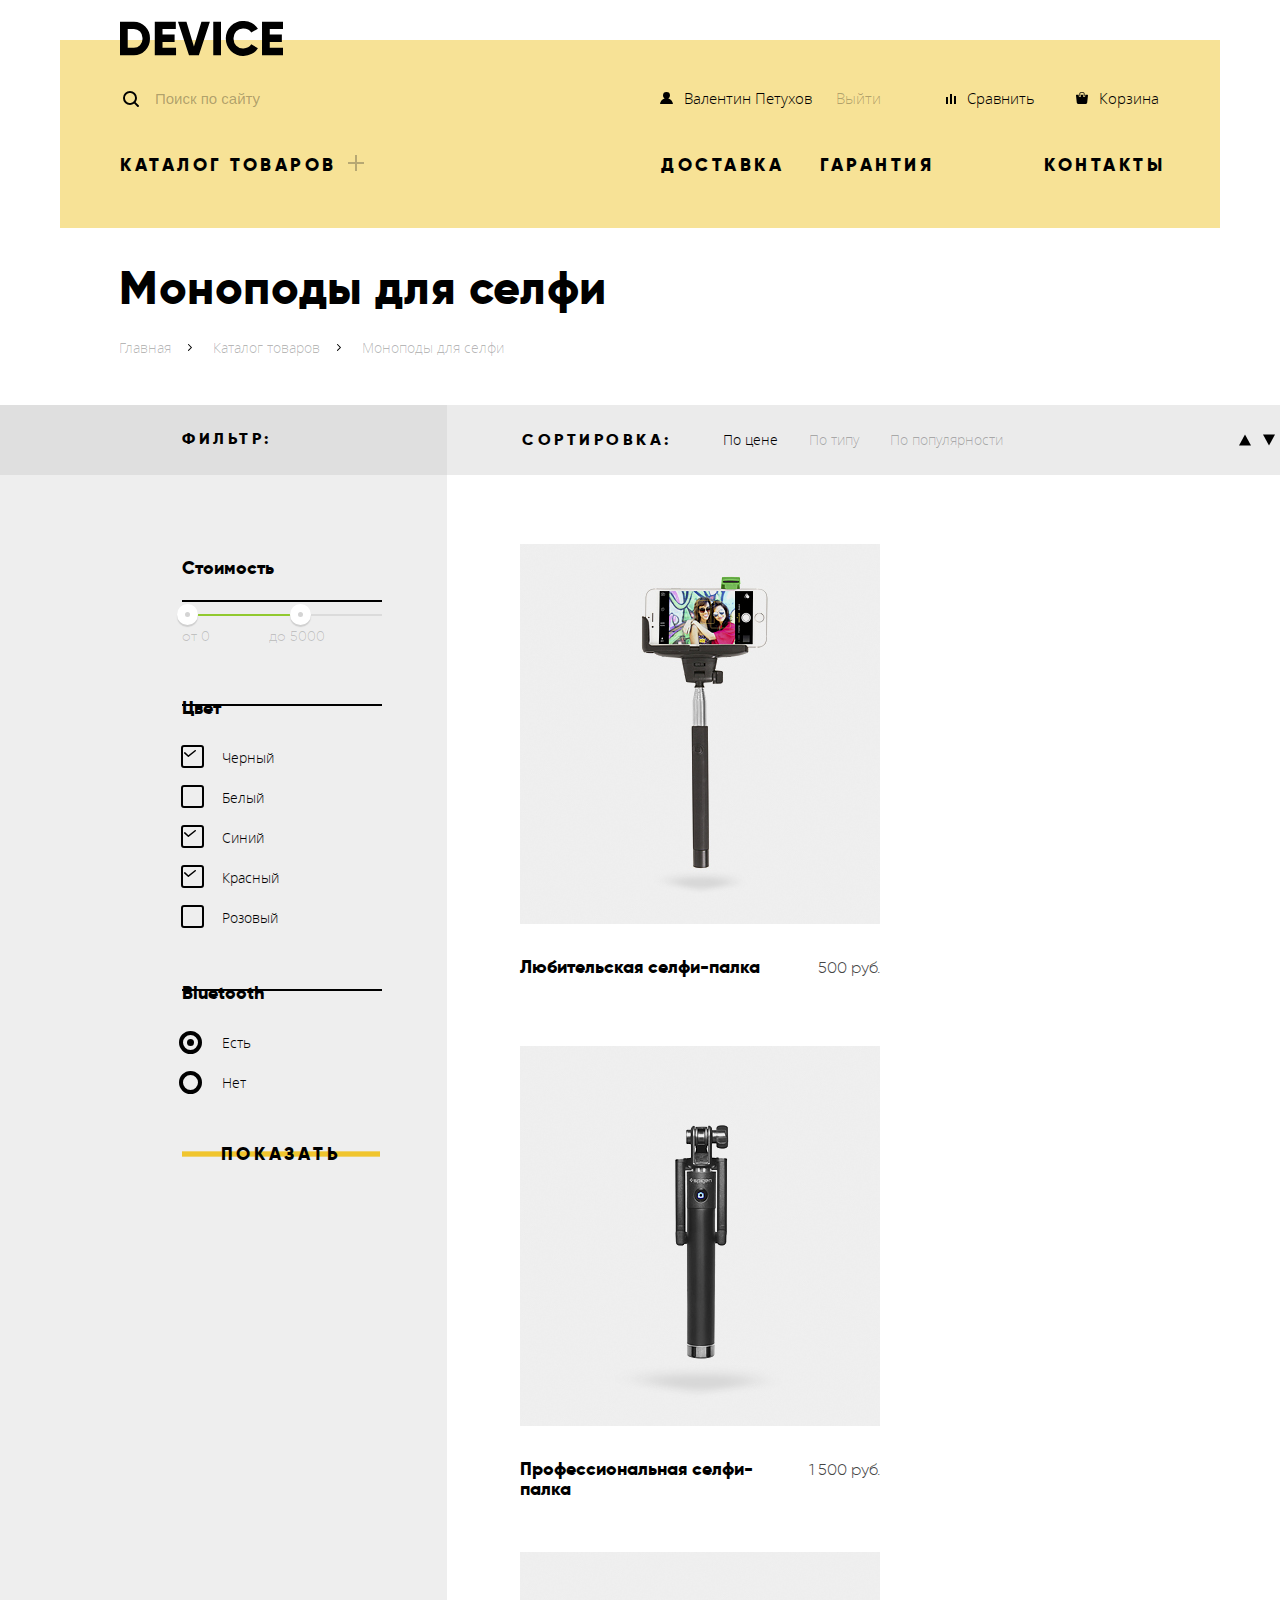
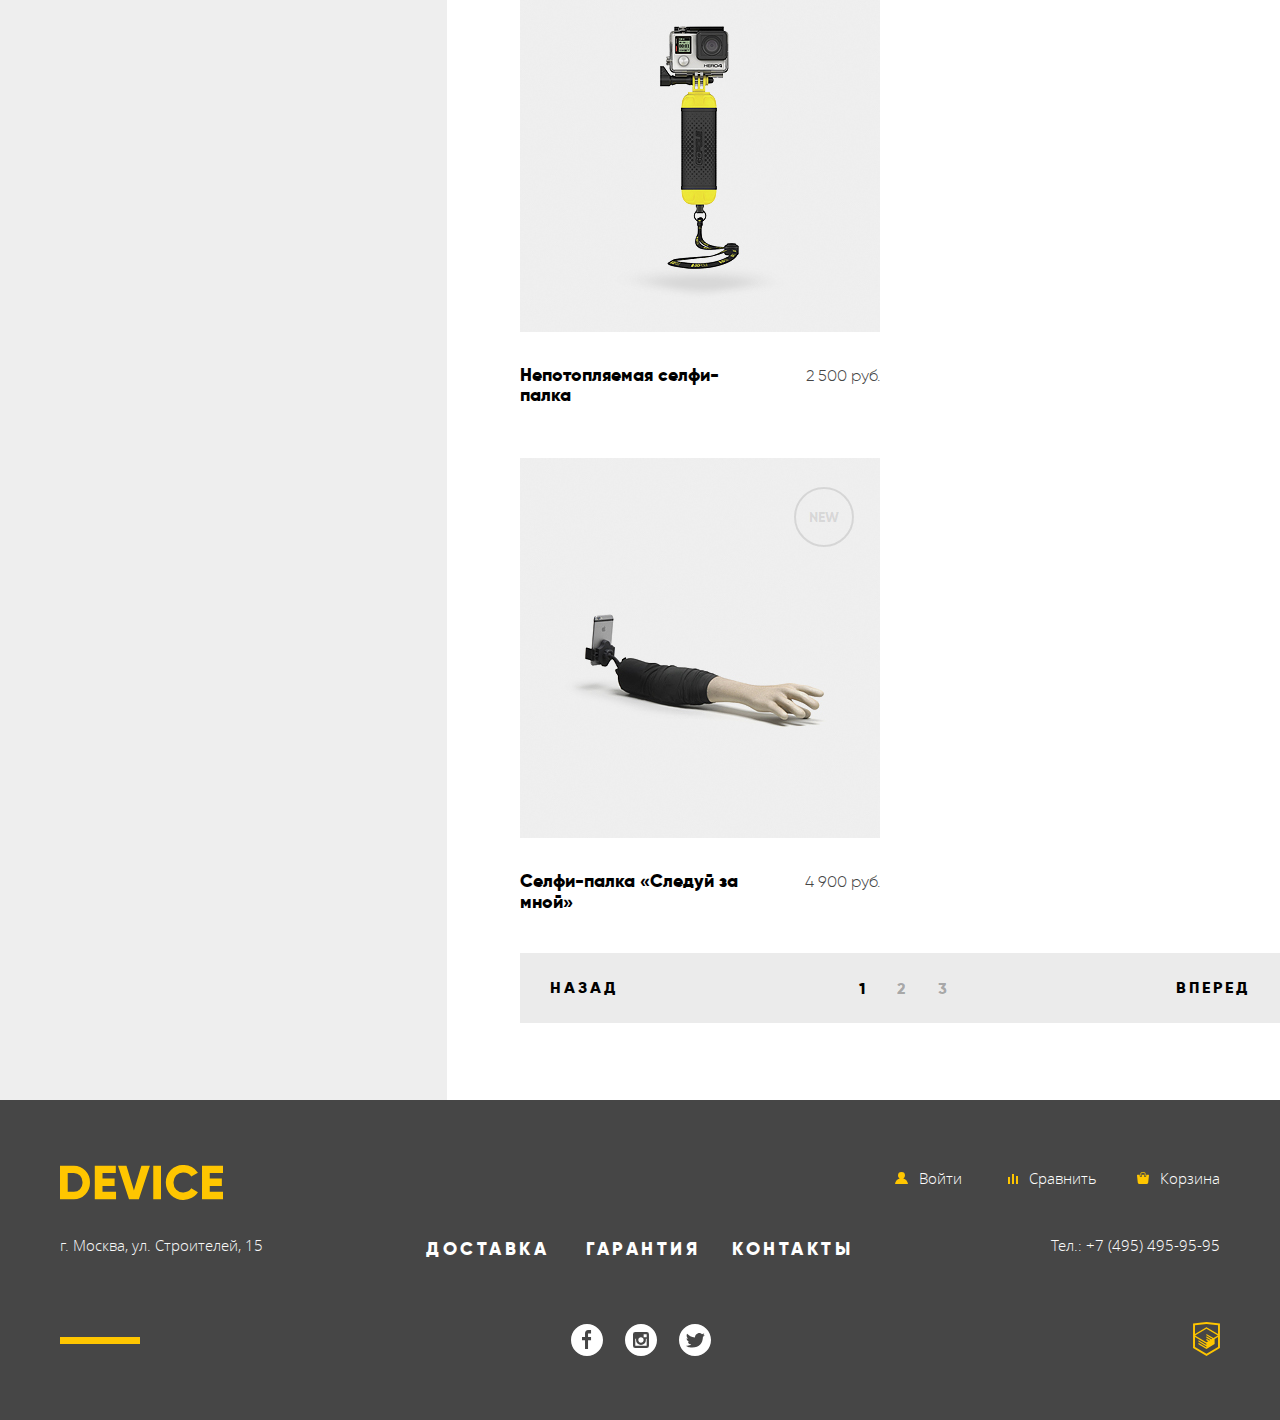
==== commit ccfb0d53: ":+1:" ====
--- a/monopods.html
+++ b/monopods.html
@@ -30,7 +30,7 @@
           </form>
         </div>
         <ul class="user-actions__list">
-          <li class="user-actions__item user-actions__item_login action">
+          <li class="user-actions__item user-actions__item_loged action">
             <a class="action__link" href="#">
               <svg class="action__icon icon-login">
                 <use xlink:href="img/svg/icons.svg#user"></use>
@@ -39,7 +39,7 @@
             </a>
           </li>
           <li class="user-actions__item user-actions__item_logout action">
-            <a class="action__link" href="#">
+            <a class="action__link action__link_logout" href="#">
               <span class="action__text">Выйти</span>
             </a>
           </li>
@@ -217,7 +217,7 @@
                 </li>
               </ul>
             </fieldset>
-            <button class="filters__submit-btn btn" aria-label="Показать">Показать</button>
+            <button class="filters__submit-btn btn" aria-label="Показать" type="submit">Показать</button>
           </form>
         </section>
       </div>
@@ -248,7 +248,7 @@
                 </div>
               </div>
               <div class="product__info">
-                <h4 class="product__name">Любительская селфи-палка</h4>
+                <h4 class="product__name"><a class="product__name-link" href="#">Любительская селфи-палка</a></h4>
                 <p class="product__price">500 руб.</p>
               </div>
             </article>
@@ -261,7 +261,7 @@
                 </div>
               </div>
               <div class="product__info">
-                <h4 class="product__name">Профессиональная селфи-палка</h4>
+                <h4 class="product__name"><a class="product__name-link" href="#">Профессиональная селфи-палка</a></h4>
                 <p class="product__price">1 500 руб.</p>
               </div>
             </article>
@@ -274,12 +274,12 @@
                 </div>
               </div>
               <div class="product__info">
-                <h4 class="product__name">Непотопляемая селфи-палка</h4>
+                <h4 class="product__name"><a class="product__name-link" href="#">Непотопляемая селфи-палка</a></h4>
                 <p class="product__price">2 500 руб.</p>
               </div>
             </article>
             <article class="product-cards__card product">
-              <div class="product__link">
+              <div class="product__link product__link_new">
                 <img class="product__photo" src="img/products/item-4.jpg" width="360" height="380" alt="Селфи-палка «Следуй за мной»">
                 <div class="product__buy-box">
                   <a class="product__buy-btn btn">В корзину</a>
@@ -287,7 +287,7 @@
                 </div>
               </div>
               <div class="product__info">
-                <h4 class="product__name">Селфи-палка «Следуй за мной»</h4>
+                <h4 class="product__name"><a class="product__name-link" href="#">Селфи-палка «Следуй за мной»</a></h4>
                 <p class="product__price">4 900 руб.</p>
               </div>
             </article>
@@ -390,6 +390,8 @@
       </div>
     </div>
   </footer>
+  <script src="/path/to/svg4everybody.js"></script>
+  <script> svg4everybody(); // run it now or whenever you are ready </script>
 </body>
 
 </html>
--- a/css/styles.css
+++ b/css/styles.css
@@ -151,10 +151,11 @@
 .header__logo {
   display: inline-block;
   margin-top: -28px;
+  margin-bottom: 14px;
 }
 
 .header__actions {
-  margin-bottom: 18px;
+  margin-bottom: 26px;
 }
 
 .header__nav {
@@ -202,10 +203,15 @@
   display: flex;
   flex-basis: 505px;
   flex-wrap: wrap;
+  margin: 0;
   list-style: none;
 }
 
 .user-actions__item_login {
+  flex-basis: 277px;
+}
+
+.user-actions__item_loged {
   flex-basis: 159px;
 }
 
@@ -229,7 +235,7 @@
 
 .site-search__label {
   position: absolute;
-  top: 8px;
+  top: 11px;
   left: 8px;
   width: 16px;
   height: 16px;
@@ -303,6 +309,10 @@
   text-decoration: none;
 }
 
+.action__link_logout {
+  color: rgba(0, 0, 0, .3);
+}
+
 .action__link:hover {
   opacity: 0.6;
 }
@@ -402,7 +412,7 @@
 
   display: none;
   width: 1100px;
-  min-height: 142px;
+  min-height: 143px;
   padding: 23px 0 0 60px;
 
   font: normal 15px/36px "Open Sans", "Arial", "Helvetica", sans-serif;
@@ -495,7 +505,7 @@
 .slider__switcher {
   position: absolute;
   right: 74px;
-  bottom: 183px;
+  bottom: 182px;
   display: flex;
   justify-content: space-between;
   width: 95px;
@@ -574,7 +584,7 @@
 
 .slide__slogan {
   z-index: 1;
-  padding-top: 32px;
+  padding-top: 33px;
   margin-bottom: 2px;
 }
 
@@ -776,6 +786,7 @@
 
 .brand {
   display: flex;
+  flex-wrap: wrap;
   justify-content: space-between;
   list-style: none;
 }
@@ -788,6 +799,7 @@
 .brand__link {
   width: 260px;
   height: 100px;
+  background-color: rgba(0, 0, 0, .2);
 }
 
 .brand__link_dji {
@@ -1341,11 +1353,40 @@
 .product__photo {
    margin-bottom: 10px;
 }
+
+.product__link_new {
+  position: relative;
+}
+
+.product__link_new::before {
+  content: 'New';
+  position: absolute;
+  top: 29px;
+  right: 26px;
+  width: 38px;
+  height: 38px;
+  padding: 9px;
+  font: bold 14px/38px "Gilroy", "Arial", "Helvetica", sans-serif;
+  text-align: center;
+  text-transform: uppercase;
+  color: rgba(0, 0, 0, .1);
+  border: 2px solid rgba(0, 0, 0, .1);
+  border-radius: 50%;
+  z-index: 1;
+
+}
 .product__name {
   width: 240px;
   font: bold 18px "Gilroy", "Arial", "Helvetica", sans-serif;
   color: rgba(0, 0, 0, 1);
   margin: 0;
+}
+
+.product__name-link {
+  font: bold 18px "Gilroy", "Arial", "Helvetica", sans-serif;
+  color: rgba(0, 0, 0, 1);
+  margin: 0;
+  text-decoration: none;
 }
 
 .product__price {
@@ -1643,7 +1684,7 @@
 }
 
 .modal-contact_hidden {
-  display: block;
+  display: none;
 }
 
 .contact-form {
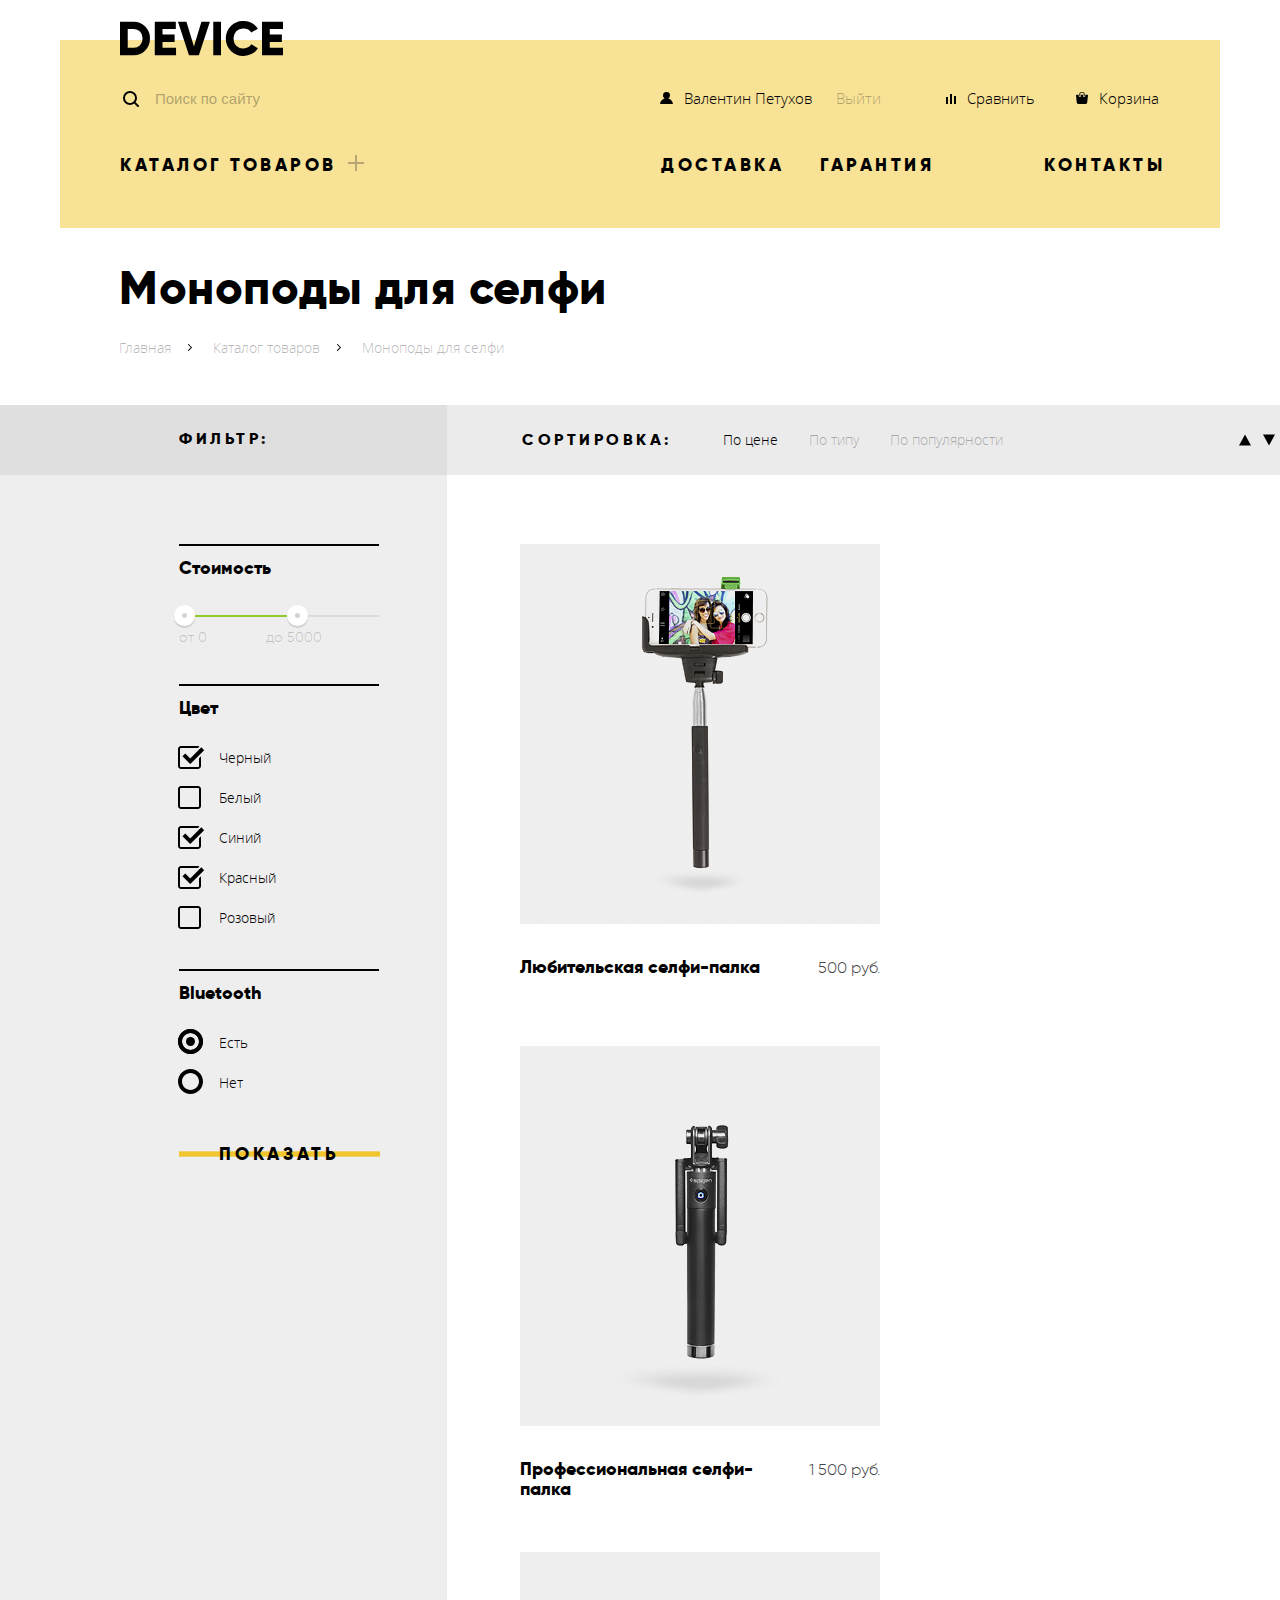
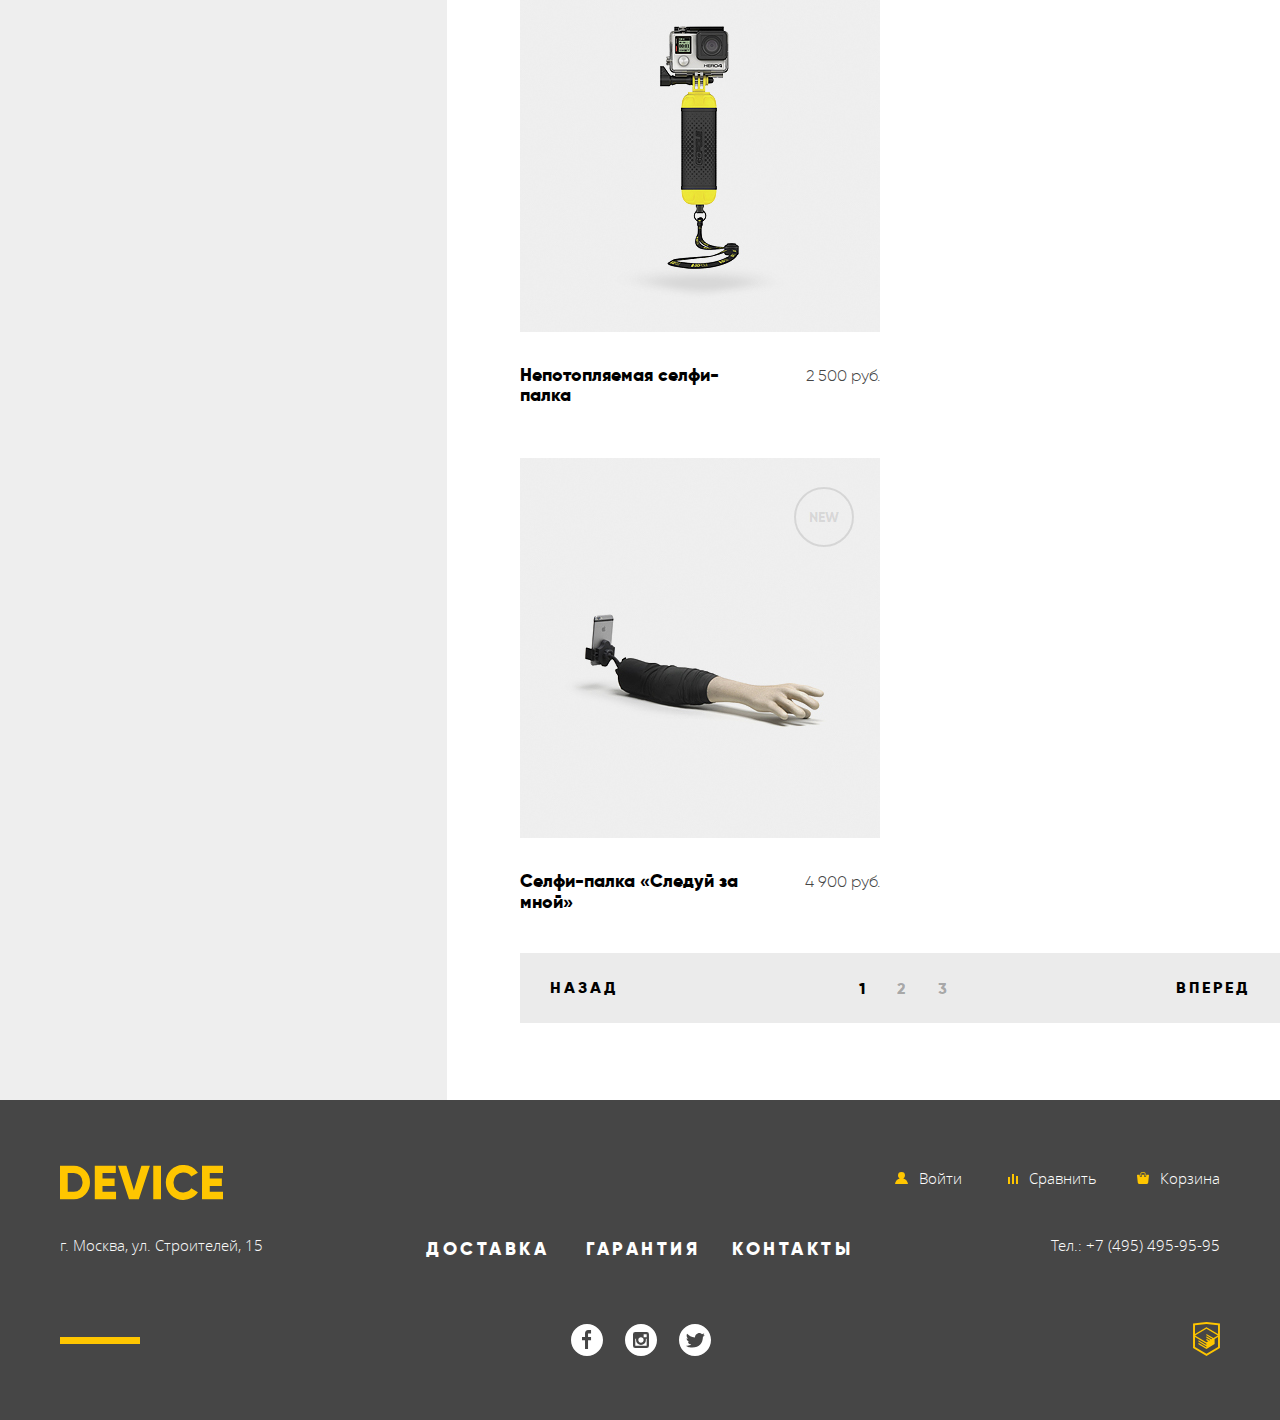
==== commit 6fbb2cb3: ":+1:" ====
--- a/monopods.html
+++ b/monopods.html
@@ -5,8 +5,7 @@
   <meta charset="UTF-8">
   <title>HTML Academy: Девайс</title>
   <link rel="stylesheet" href="css/normalize.css">
-  <link rel="stylesheet" href="css/styles.css">
-  <!--   <link rel="stylesheet" href="css/minifiedcss.css"> -->
+  <link rel="stylesheet" href="css/minifiedcss.css">
 </head>
 
 <body class="site">
@@ -134,6 +133,7 @@
             <!--Price Filter  -->
             <fieldset class="filters__fieldset filters__fieldset_price">
               <legend class="filters__legend filters__legend_price">Стоимость</legend>
+              <span class="filters__fieldset_border filters__fieldset_border_price"></span>
               <div class="filters__price-range price-range">
                 <div class="price-range__scale">
                   <div class="price-range__bar"></div>
@@ -147,14 +147,18 @@
               </div>
             </fieldset>
             <!-- Colour Filter -->
-            <fieldset class="filters__fieldset filters__fieldset_color">
+            <fieldset class="filters__fieldset filters__fieldset_colour">
               <legend class="filters__legend filters__legend_color">Цвет</legend>
+              <span class="filters__fieldset_border filters__fieldset_border_colour"></span>
               <ul class="filters__options">
                 <li class="filters__option option">
                   <input class="option__input" type="checkbox" id="filter-black-colour" checked>
                   <label class="option__label option__label_checkbox" for="filter-black-colour">
-                    <svg class="option__icon">
-                      <use xlink:href="img/svg/icons.svg#tick"></use>
+                    <svg class="option__icon option__icon_off">
+                      <use xlink:href="img/svg/icons.svg#checkbox-off"></use>
+                    </svg>
+                    <svg class="option__icon option__icon_on">
+                      <use xlink:href="img/svg/icons.svg#checkbox-on"></use>
                     </svg>
                     <span class="option__label-text">Черный</span>
                   </label>
@@ -162,8 +166,11 @@
                 <li class="filters__option option">
                   <input class="option__input" type="checkbox" id="filter-white-colour">
                   <label class="option__label" for="filter-white-colour">
-                    <svg class="option__icon">
-                      <use xlink:href="img/svg/icons.svg#tick"></use>
+                    <svg class="option__icon option__icon_off">
+                      <use xlink:href="img/svg/icons.svg#checkbox-off"></use>
+                    </svg>
+                    <svg class="option__icon option__icon_on">
+                      <use xlink:href="img/svg/icons.svg#checkbox-on"></use>
                     </svg>
                     <span class="option__label-text">Белый</span>
                   </label>
@@ -171,8 +178,11 @@
                 <li class="filters__option option">
                   <input class="option__input" type="checkbox" id="filter-blue-colour" checked>
                   <label class="option__label" for="filter-blue-colour">
-                    <svg class="option__icon">
-                      <use xlink:href="img/svg/icons.svg#tick"></use>
+                    <svg class="option__icon option__icon_off">
+                      <use xlink:href="img/svg/icons.svg#checkbox-off"></use>
+                    </svg>
+                    <svg class="option__icon option__icon_on">
+                      <use xlink:href="img/svg/icons.svg#checkbox-on"></use>
                     </svg>
                     <span class="option__label-text">Синий</span>
                   </label>
@@ -180,8 +190,11 @@
                 <li class="filters__option option">
                   <input class="option__input" type="checkbox" id="filter-red-colour" checked>
                   <label class="option__label" for="filter-red-colour">
-                    <svg class="option__icon">
-                      <use xlink:href="img/svg/icons.svg#tick"></use>
+                    <svg class="option__icon option__icon_off">
+                      <use xlink:href="img/svg/icons.svg#checkbox-off"></use>
+                    </svg>
+                    <svg class="option__icon option__icon_on">
+                      <use xlink:href="img/svg/icons.svg#checkbox-on"></use>
                     </svg>
                     <span class="option__label-text">Красный</span>
                   </label>
@@ -189,8 +202,11 @@
                 <li class="filters__option option">
                   <input class="option__input" type="checkbox" id="filter-rose-colour">
                   <label class="option__label" for="filter-rose-colour">
-                    <svg class="option__icon">
-                      <use xlink:href="img/svg/icons.svg#tick"></use>
+                    <svg class="option__icon option__icon_off">
+                      <use xlink:href="img/svg/icons.svg#checkbox-off"></use>
+                    </svg>
+                    <svg class="option__icon option__icon_on">
+                      <use xlink:href="img/svg/icons.svg#checkbox-on"></use>
                     </svg>
                     <span class="option__label-text">Розовый</span>
                   </label>
@@ -200,18 +216,29 @@
             <!-- Bluetooth Filter -->
             <fieldset class="filters__fieldset filters__fieldset_bluetooth">
               <legend class="filters__legend filters__legend_bluetooth">Bluetooth</legend>
+              <span class="filters__fieldset_border filters__fieldset_border_bluetooth"></span>
               <ul class="filters__options option">
                 <li class="filters__option option">
                   <input class="visually-hidden option__input" type="radio" name="radio" id="yes" checked>
                   <label class="option__radio" for="yes">
-                    <span class="option__inner-radio"></span>
+                    <svg class="option__radio-icon option__radio-icon_off">
+                      <use xlink:href="img/svg/icons.svg#radio-off"></use>
+                    </svg>
+                    <svg class="option__radio-icon option__radio-icon_on">
+                      <use xlink:href="img/svg/icons.svg#radio-on"></use>
+                    </svg>
                     <span class="option__label-text">Есть</span>
                   </label>
                 </li>
                 <li class="filters__option option">
                   <input class="visually-hidden option__input" type="radio" name="radio" id="no">
                   <label class="option__radio" for="no">
-                    <span class="option__inner-radio"></span>
+                    <svg class="option__radio-icon option__radio-icon_off">
+                      <use xlink:href="img/svg/icons.svg#radio-off"></use>
+                    </svg>
+                    <svg class="option__radio-icon option__radio-icon_on">
+                      <use xlink:href="img/svg/icons.svg#radio-on"></use>
+                    </svg>
                     <span class="option__label-text">Нет</span>
                   </label>
                 </li>
--- a/css/minifiedcss.css
+++ b/css/minifiedcss.css
@@ -1 +1,6 @@
-.btn,.header__logo{display:inline-block}.slider__switcher,.user-actions{justify-content:space-between;list-style:none}.btn,.nav{text-transform:uppercase}.brand,.delivery-partners,.filters__options,.nav__list,.nav__sub-list,.slider__switcher,.social__list,.user-actions{list-style:none}@font-face{font-family:'Open Sans';src:url(../fonts/opensans-light-webfont.woff2) format('woff2'),url(../fonts/opensans-light-webfont.woff) format('woff');font-weight:300;font-style:normal}@font-face{font-family:Gilroy;src:url(../fonts/gilroyextrabold-webfont.woff2) format('woff2'),url(../fonts/gilroyextrabold-webfont.woff) format('woff');font-weight:800;font-style:bold}@font-face{font-family:Gilroy;src:url(../fonts/gilroylight-webfont.woff2) format('woff2'),url(../fonts/gilroylight-webfont.woff) format('woff');font-weight:300;font-style:normal}.site{width:100%;min-height:100vh;margin:0;padding:0;font:400 15px/2 "Open Sans",Arial,Helvetica,sans-serif;color:rgba(70,70,70,1)}.site__header{margin-top:40px}.visually-hidden:not(:focus):not(:active){position:absolute;width:1px;height:1px;margin:-1px;border:0;padding:0;white-space:nowrap;-webkit-clip-path:inset(100%);clip-path:inset(100%);clip:rect(0 0 0 0);overflow:hidden}img{max-width:100%;height:auto}.btn{position:relative;z-index:0;width:100%;padding:9px 0;vertical-align:middle;font:700 18px Gilroy,Arial,Helvetica,sans-serif;letter-spacing:3.7px;text-align:center;text-decoration:none;color:rgba(0,0,0,1);cursor:pointer}.btn::before{content:"";position:absolute;top:0;right:0;bottom:0;left:0;z-index:-1;background-color:#f0c52e;transform:scaleY(.14);transition:all .2s ease-in-out}.btn:focus::before,.btn:hover::before{transform:scaleY(1)}.btn:active,.btn:active::before{color:rgba(0,0,0,.3);transform:scaleY(1)}.main-heading{font:700 47px/1.2 Gilroy,Arial,Helvetica,sans-serif;letter-spacing:.6px;color:rgba(0,0,0,1)}.centered{width:1160px;margin:0 auto;padding:0 20px}.header{min-height:188px;padding:0 55px;background-color:rgba(240,197,46,.5)}.header__logo{margin-top:-28px}.header__actions{margin-bottom:18px}.header__nav{margin-bottom:0}.site-logo{height:45px}.site-logo:focus,.site-logo:hover{opacity:.6}.site-logo:active{opacity:.3}.site-logo__img{width:163px;height:35px;padding:5px}.site-search__icon,.site-search__label{width:16px;height:16px}.user-actions{display:flex;align-items:baseline;flex-wrap:wrap;padding:0 5px}.user-actions__item{margin-right:20px}.user-actions__item_search{position:relative;flex-basis:440px}.user-actions__list{display:flex;flex-basis:500px;flex-wrap:wrap;list-style:none}.user-actions__item_login{flex-basis:267px}.user-actions__item_compare{flex-basis:100px}.user-actions__item_cart{margin-right:0;margin-left:auto}.site-search{display:flex;align-items:center}.site-search__label{position:absolute;top:10px;left:3px}.action__link,.nav__list{position:relative}.site-search__field{flex-basis:355px;height:49px;padding-left:40px;padding-right:10px;color:rgba(1,1,1,.3);background:0 0;border:none;border-bottom:2px solid rgba(1,1,1,0)}.site-search__field:active,.site-search__field:focus{border-bottom-color:rgba(1,1,1,1);outline:0}.site-search__field::-webkit-input-placeholder{color:rgba(1,1,1,.3)}.site-search__field:hover::-webkit-input-placeholder{color:rgba(1,1,1,.6)}.site-search__field:active::-webkit-input-placeholder,.site-search__field:focus::-webkit-input-placeholder{color:rgba(1,1,1,1)}.site-search__button{display:none;height:49px;padding:0 18px;background:0 0;border:2px solid #000;border-radius:0;cursor:pointer}.nav__list,.site-search__field:active+.site-search__button,.site-search__field:focus+.site-search__button{display:flex}.site-search__field:active+.site-search__button:hover,.site-search__field:focus+.site-search__button:hover{background-color:rgba(1,1,1,1);color:rgba(250,250,250,1)}.site-search__field:active+.site-search__button:active,.site-search__field:focus+.site-search__button:active{background-color:rgba(1,1,1,1);color:rgba(250,250,250,.3)}.action__link,.nav__link{color:rgba(0,0,0,1);text-decoration:none}.action__link:hover{opacity:.6}.action__link:active,.category__link:active .category__link-img,.category__link:active .category__link-text,.nav__icon{opacity:.3}.action__text{padding-left:7px}.icon-login{width:13px;height:12px}.icon-compare{width:10px;height:10px}.icon-cart{width:12px;height:12px}.nav{font:700 18px Gilroy,Arial,Helvetica,sans-serif}.nav__list{align-items:baseline;margin:0;padding:0}.nav__item:not(:last-child){margin-right:20px;padding:5px 0 5px 5px}.nav__item_catalog{flex-basis:760px;margin-right:40px;cursor:pointer}.nav__item_delivery{flex-basis:200px}.nav__item_warranty{flex-basis:300px}.nav__item_contacts{margin-right:0;margin-left:auto}.nav__item-name{margin-right:3px}.nav__link{letter-spacing:3.5px;outline:0}.nav__link:focus,.nav__link:hover{color:rgba(1,1,1,.6)}.nav__link:active{color:rgba(1,1,1,.3)}.nav__icon{width:16px;height:16px}.nav__sub-list{position:absolute;left:-55px;z-index:2;display:none;width:1100px;min-height:159px;padding:0 0 0 60px;font:400 15px/36px "Open Sans",Arial,Helvetica,sans-serif;letter-spacing:.1px;text-transform:none;background-color:rgba(247,226,150,1)}.nav__item_catalog:hover .nav__sub-list{display:block}.nav__sub-item{display:inline-block;margin-right:59px;vertical-align:top}.nav__sub-link{display:block;text-decoration:none;color:rgba(0,0,0,1)}.nav__sub-link:focus,.nav__sub-link:hover{color:rgba(0,0,0,.6)}.nav__sub-link:active{color:rgba(0,0,0,.3)}.site__main{margin-bottom:83px}.site__catalog{margin-top:-14px}.main{width:100%}.main__slider{margin-bottom:58px}.main__categories{margin-bottom:184px}.main__brands,.main__services{margin-bottom:95px}.slider{position:relative;padding:0 0 35px}.slider::after{content:'';position:absolute;top:0;z-index:-1;width:100%;height:111px;background-color:#f7e296}.slider__switcher{position:absolute;right:74px;bottom:186px;display:flex;width:95px}.slider__switch{position:relative;width:30px;height:30px;padding:10px;background:0 0;border:none;border-radius:50%;outline:0;cursor:pointer}.slide__order::before,.slider__switch:after{background-color:#fff;content:''}.slider__switch:after{position:absolute;top:0;left:0;right:0;bottom:0;width:10px;height:10px;margin:auto;border:1px solid #000;border-radius:50%;box-shadow:inset 0 0 0 2px #fff,inset 0 0 0 3px #000;cursor:pointer;pointer-events:none}.slide{display:flex;justify-content:space-between}.slide__img-wrapper{width:500px;margin-left:35px;padding-left:55px}.slide__info-wrapper{position:relative;display:flex;flex-direction:column;width:505px;padding-right:55px}.slide__order{position:absolute;top:-11px;right:48px;width:100%;font:700 179px/1 Gilroy,Arial,Helvetica,sans-serif;text-align:right;color:rgba(255,255,255,1)}.slide__order::before{position:absolute;top:48px;left:48px;width:100px;height:7px}.slide__slogan{z-index:1;padding-top:32px;margin-bottom:2px}.slide__description{flex-basis:90px}.slide__product-link{width:220px;margin-bottom:51px}.services{min-height:288px;background-color:rgba(229,229,229,1)}.product-details__row{display:flex;flex-wrap:wrap;margin-bottom:14px}.product-details__value{margin-right:75px;font:400 36px Gilroy,Arial,Helvetica,sans-serif;color:rgba(0,0,0,1)}.product-details__parameter{margin-right:77px;font-size:13px;line-height:20px}.category{display:flex;flex-wrap:wrap;justify-content:space-between}.category__link{display:flex;flex-direction:column;flex-basis:160px;font:700 18px/22px Gilroy,Arial,Helvetica,sans-serif;color:rgba(0,0,0,1);text-decoration:none}.accordion,.brand{justify-content:space-between;display:flex}.category__link-img-container{position:relative;width:160px;height:160px;margin-bottom:34px;background-color:rgba(240,197,46,.5)}.accordion__btn,.accordion__heading{margin-bottom:26px}.category__link-img{position:absolute}.category__link-img_virtual{top:52px;left:31px;width:97px;height:55px}.category__link-img_monopod{top:41px;left:38px;width:86px;height:117px}.category__link-img_camera{top:38px;left:49px;width:71px;height:87px}.category__link-img_bracelet{top:50px;left:28px;width:107px;height:65px}.category__link-img_watch{top:32px;left:55px;width:56px;height:98px}.category__link-img_quadrocopter{top:49px;left:13px;width:132px;height:69px}.category__link:active .category__link-img-container,.category__link:focus .category__link-img-container,.category__link:hover .category__link-img-container{background-color:rgba(240,197,46,1);transition:ease-in-out .2s}.accordion{position:relative}.accordion__btns{flex-basis:254px;position:relative;margin-top:-18px}.accordion__btns::after{content:'';position:absolute;top:-82px;right:-30px;width:7px;height:319px;background-color:#000}.accordion__btn{width:160px;border:none;background:0 0}.accordion__tab{flex-basis:758px;margin-top:-77px;margin-right:0}.accordion__description{width:600px;letter-spacing:.2px;padding-bottom:20px}.filters__title,.sorting__title{letter-spacing:3.5px;text-transform:uppercase}.accordion__img{position:absolute;top:-15px;right:86px}.brand__item,.brand__link{width:260px;height:100px}.brand__link_dji{background-image:url(../img/brands/logo-1.jpg);transition:ease-out .2s}.brand__link_dji:focus,.brand__link_dji:hover{background-image:url(../img/brands/logo-1-hover.jpg);transition:ease-in .2s}.brand__link_spga{background-image:url(../img/brands/logo-2.jpg);transition:ease-out .2s}.brand__link_spga:focus,.brand__link_spga:hover{background-image:url(../img/brands/logo-2-hover.jpg);transition:ease-in .2s}.brand__link_gopro{background-image:url(../img/brands/logo-3.jpg);transition:ease-out .2s}.brand__link_gopro:focus,.brand__link_gopro:hover{background-image:url(../img/brands/logo-3-hover.jpg);transition:ease-in .2s}.brand__link_vive{background-image:url(../img/brands/logo-4.jpg);transition:ease-out .2s}.brand__link_vive:focus,.brand__link_vive:hover{background-image:url(../img/brands/logo-4-hover.jpg);transition:ease-in .2s}.company-details{position:relative;display:flex;justify-content:space-between}.about-us{flex-basis:560px}.about-us__delivery-partners-section{margin-bottom:55px}.about-us__more-info-link{width:260px}.delivery-partners{padding:0}.delivery-partners__item{position:relative;padding-left:35px}.delivery-partners__item::before{content:"";position:absolute;top:17px;left:0;width:4px;height:4px;background-color:#fff;border:2px solid #e5e5ff;border-radius:50%}.contacts{flex-basis:560px}.contacts__description{margin-bottom:40px}.contacts__map{margin-bottom:60px}.company-details__heading{position:relative;margin-bottom:37px}.company-details__heading::before{content:'';position:absolute;top:-50px;left:0;width:80px;height:7px;background-color:#000}.contacts__contact-link{width:260px}.company-details__map{display:block;position:absolute;width:960px;top:50%;left:50%;transform:translate(-50%,-50%)}.modal-map_hidden{display:none}.breadcrumbs,.catalog__content{display:flex}.about-us__description{margin-bottom:30px}.about-us__description:last-of-type{margin-bottom:66px}.delivery-partners__link{font:700 16px/40px Gilroy,Arial,Helvetica,sans-serif;color:rgba(0,0,0,1);text-decoration:none}.catalog__filters{position:relative;width:40.5%;background-color:rgba(238,238,238,1)}.catalog__filters::after{content:'';position:absolute;top:0;width:100%;height:70px;background-color:rgba(219,219,219,.8);z-index:0}.catalog__title{margin-bottom:13px}.catalog__header{padding:0 59px;margin-bottom:39px}.breadcrumbs__icon{position:absolute;top:14px;right:-21px;width:4px;height:7px;pointer-events:none}.breadcrumbs__link{position:relative;margin-right:42px;font-size:14px;line-height:36px;color:rgba(0,0,0,.3);text-decoration:none}.breadcrumbs__link:focus,.breadcrumbs__link:hover{color:rgba(0,0,0,.6)}.breadcrumbs__link:active{color:rgba(0,0,0,.1)}.filters{width:265px;margin-left:auto}.filters__header{display:flex;margin-bottom:83px;min-height:70px}.filters__title{position:relative;z-index:1;margin:0;padding-top:25px;font:700 16px Gilroy,Arial,Helvetica,sans-serif;color:rgba(0,0,0,1)}.filters__form{padding-right:67px}.filters__submit-btn{border:none;background:0 0}.filters__fieldset{position:relative;margin:0;padding:0 0 37px;width:200px;border:none}.filters__fieldset::before{content:'';position:absolute;top:-14px;background-color:#000;width:100%;height:2px}.filters__fieldset_price{margin-bottom:10px}.filters__legend{margin-bottom:36px;font:700 18px Gilroy,Arial,Helvetica,sans-serif;color:rgba(0,0,0,1)}.price-range{position:relative;width:100%}.price-range__scale{height:2px;background-color:#dbdbdb}.price-range__bar{width:60%;height:2px;background:#91c92f}.toggle{position:absolute;top:-10px;left:0;width:5px;height:5px;background:#d4d4d4;border:8px solid #fff;border-radius:50%;cursor:pointer;box-shadow:0 2px 1px 0 #cfcfcf}.toggle:active{width:7px;height:7px}.toggle_min{left:-5px}.toggle_max{left:108px}.price-range__select{margin-top:9px;padding-bottom:4px;font:400 14px/22px Gilroy,Arial,Helvetica,sans-serif;color:rgba(0,0,0,.2)}.option__label,.option__radio{font-size:14px;line-height:40px;cursor:pointer}.price-range__select-min{margin-right:55px}.filters__fieldset_color,.filters__legend_color{margin-bottom:0}.filters__options{padding-top:5px;margin-bottom:8px}.option__label{position:relative;color:rgba(0,0,0,1)}.option__label::before{content:"";position:absolute;bottom:-1px;left:-41px;width:19px;height:19px;border:2px solid #000;border-radius:3px;cursor:pointer}.option__input{position:relative;z-index:0;display:none}.option__icon{display:none;position:absolute;top:2px;left:-38px;width:24px;height:14px}.option__input:checked+.option__label .option__icon{display:block}.filters__fieldset_bluetooth{margin-bottom:24px;padding:0}.filters__legend_bluetooth{margin-bottom:0}.option__radio::before{content:"";position:absolute;bottom:-1px;left:-41px;width:15px;height:15px;border:3px solid #000;border-radius:50%;cursor:pointer}.option__radio{color:rgba(0,0,0,1);position:relative}.option__inner-radio{position:absolute;display:none;top:7px;left:-34px;width:7px;height:7px;border-radius:50%;background-color:#000}.option__input:checked+.option__radio .option__inner-radio{display:block}.main__sorting{background-color:#efefef}.sorting__inner{display:flex;width:830px;min-height:70px;align-items:center}.sorting__title{position:relative;flex-basis:201px;margin:0;padding-left:75px;font:700 16px Gilroy,Arial,Helvetica,sans-serif;color:rgba(0,0,0,1);z-index:1}.sorting__types{flex-basis:280px;display:flex;justify-content:space-between}.sorting__directions{display:flex;justify-content:space-between;margin-left:auto;width:40px}.sorting__dir{position:relative;display:block;width:15px;height:15px}.sorting__dir::after{position:absolute;top:50%;left:50%;transform:translate(-50%,-50%);content:'';width:0;height:0;border-style:solid;border-width:0 6px 11px;border-color:transparent transparent #000}.sorting__dir_desc{transform:rotate(180deg)}.sorting__link{font:400 14px/18px "Open Sans",Arial,Helvetica,sans-serif;color:rgba(0,0,0,.3);text-decoration:none}.product__name,.sorting__link_active{color:rgba(0,0,0,1)}.catalog__products{position:relative;width:70%}.product-cards__inner{display:flex;flex-wrap:wrap;padding:70px 73px 0;background-color:rgba(255,255,255,1)}.product-cards__card{position:relative;width:360px;margin:0 40px 27px 0}.product{display:flex;flex-direction:column}.pagination,.product__info{justify-content:space-between}.product__info{display:flex;align-items:baseline}.product__photo{margin-bottom:10px}.product__name{width:240px;font:700 18px Gilroy,Arial,Helvetica,sans-serif}.product__price{font:400 16px Gilroy,Arial,Helvetica,sans-serif}.product__link:hover .product__buy-box{display:block}.product__buy-box{position:absolute;display:none;width:360px;height:360px;background-color:rgba(238,238,238,.7)}.product__buy-btn{position:absolute;top:173px;left:78px;width:200px}.product__compare-btn{position:absolute;font-size:13px;line-height:36px}.pagination{display:flex;align-items:center;width:760px;min-height:70px;margin-left:73px;margin-bottom:20px;padding:0 30px;box-sizing:border-box;background-color:rgba(238,238,238,1)}.pagination__link{margin-right:25px;font:700 16px Gilroy,Arial,Helvetica,sans-serif;letter-spacing:3px;color:rgba(0,0,0,.3);text-transform:uppercase;text-decoration:none}.pagination__link:last-child{margin-right:0}.pagination__link_current,.pagination__link_direction{color:rgba(0,0,0,1)}.footer{min-height:320px;background-color:rgba(70,70,70,1);color:rgba(250,250,250,1)}.action__link_footer,.nav__link_footer{color:rgba(255,255,255,1)}.footer__inner{display:flex;justify-content:space-between}.footer__col{display:flex;flex-direction:column}.footer__col_left{align-items:flex-start;position:relative;flex-basis:342px;margin-right:20px;padding-top:130px;min-height:320px}.footer__logo{position:absolute;top:60px;left:-5px}.footer__address{position:relative;font-style:normal}.footer__address::after{content:'';position:absolute;top:107px;left:0;width:80px;height:7px;background-color:#ffc600}.footer__col_middle{flex-basis:440px;padding-top:134px;align-items:center;min-height:320px;margin-right:20px}.footer__nav{margin-bottom:49px;width:100%}.social__icon,.social__link{width:32px;height:32px}.nav__item_delivery-footer{flex-basis:135px}.nav__item_warranty-footer{flex-basis:126px}.footer__col_right{align-items:flex-end;min-height:280px;flex-basis:340px}.site-logo__img_footer{fill:rgba(255,198,0,1)}.footer__actions{padding-top:48px;margin-bottom:22px}.footer__phone{margin-bottom:62px}.action_login_footer{margin-right:46px}.action_compare_footer{margin-right:36px}.action_cart_footer{margin-right:0}.nav__link_footer:focus,.nav__link_footer:hover{color:rgba(255,255,255,.6)}.nav__link_footer:active{color:rgba(255,255,255,.3)}.footer__phone-link{color:rgba(255,255,255,1);text-decoration:none}.social__list{display:flex;align-items:center;flex-wrap:wrap}.social__link{padding:11px}.social__link:focus,.social__link:hover{opacity:.6}.social__link:active{opacity:.3}.icon-footer{fill:#ffc600}.copyright__link:focus,.copyright__link:hover{opacity:.6}.copyright__link:active{opacity:.3}.copyright__icon{width:27px;height:34px}.modal-contact{display:block;width:960px;min-height:553px;padding:100px;-webkit-box-shadow:0 0 26px -1px rgba(0,0,0,.75);-moz-box-shadow:0 0 26px -1px rgba(0,0,0,.75);box-shadow:0 0 26px -1px rgba(0,0,0,.75);position:absolute;top:0;left:0;right:0;margin:1100px auto;background-color:#fff;z-index:1}.modal-contact_hidden{display:none}.contact-form__fields{display:flex;flex-wrap:wrap;justify-content:space-between;align-items:center}.contact-form__field{font-family:Gilroy,Arial,sans-serif;font-size:18px;line-height:18px;font-weight:700;color:#000;display:block;margin-bottom:10px;width:50%}.contact-form__comment{width:100%;height:300px}.contact-form__label{display:block;margin-right:40px}.contact-form__input{display:block}.close-btn{position:absolute;top:23px;right:23px;height:55px;width:55px;border:none;background-color:transparent;background-image:url('data:image/svg+xml;utf8,<svg xmlns="http://www.w3.org/2000/svg" width="55" height="55" viewBox="0 0 55 55"><path fill="#F0C52E" d="M27.5 0C12.312 0 0 12.312 0 27.5S12.312 55 27.5 55 55 42.688 55 27.5 42.688 0 27.5 0zm11.476 37.072l-1.486 1.426-9.99-9.574-9.987 9.574-1.488-1.426 9.988-9.573-9.987-9.573 1.487-1.425 9.987 9.573 9.988-9.573 1.487 1.425-9.989 9.574 9.99 9.572z"/></svg>');background-repeat:no-repeat}.contact-form__submit{border:none;background:0 0}+@font-face{font-family:'Open Sans';src:url('../fonts/opensans-light-webfont.woff2') format('woff2'),
+  url('../fonts/opensans-light-webfont.woff') format('woff');font-weight:300;font-style:normal}@font-face{font-family:'Gilroy';src:url('../fonts/gilroyextrabold-webfont.woff2') format('woff2'),
+  url('../fonts/gilroyextrabold-webfont.woff') format('woff');font-weight:800;font-style:bold}@font-face{font-family:'Gilroy';src:url('../fonts/gilroylight-webfont.woff2') format('woff2'),
+  url('../fonts/gilroylight-webfont.woff') format('woff');font-weight:300;font-style:normal}.site{width:100%;min-height:100vh;margin:0;padding:0;font:normal 15px/2 "Open Sans", "Arial", "Helvetica", sans-serif;color:rgba(70, 70, 70, 1)}.site__header{margin-top:40px}.visually-hidden:not(:focus):not(:active){position:absolute;width:1px;height:1px;margin:-1px;border:0;padding:0;white-space:nowrap;-webkit-clip-path:inset(100%);clip-path:inset(100%);clip:rect(0 0 0 0);overflow:hidden}img{max-width:100%;height:auto}.btn{position:relative;z-index:0;display:inline-block;width:100%;padding:9px 0;vertical-align:middle;font:bold 18px "Gilroy", "Arial", "Helvetica", sans-serif;letter-spacing:3.7px;text-align:center;text-transform:uppercase;text-decoration:none;color:rgba(0, 0, 0, 1);cursor:pointer}.btn:before{content:"";position:absolute;top:0;right:0;bottom:0;left:0;z-index:-1;background-color:rgb(240, 197, 46);-webkit-transform:scaleY(0.14);-ms-transform:scaleY(0.14);transform:scaleY(0.14);-webkit-transition:all .2s ease-in-out;-o-transition:all .2s ease-in-out;transition:all .2s ease-in-out}.btn:focus:before,.btn:hover:before{-webkit-transform:scaleY(1);-ms-transform:scaleY(1);transform:scaleY(1)}.btn:active,.btn:active:before{color:rgba(0, 0, 0, 0.3);-webkit-transform:scaleY(1);-ms-transform:scaleY(1);transform:scaleY(1)}.main-heading{font:bold 47px/1.2 "Gilroy", "Arial", "Helvetica", sans-serif;letter-spacing:0.6px;color:rgba(0, 0, 0, 1)}.centered{width:1160px;margin:0 auto;padding:0 20px}.header{min-height:188px;padding:0 55px 0;background-color:rgba(240, 197, 46, 0.5)}.header__logo{display:inline-block;margin-top:-28px;margin-bottom:14px}.header__actions{margin-bottom:26px}.header__nav{margin-bottom:0}.site-logo{height:45px}.site-logo:focus,.site-logo:hover{opacity:0.6}.site-logo:active{opacity:0.3}.site-logo__img{width:163px;height:35px;padding:5px}.user-actions{display:-webkit-box;display:-webkit-flex;display:-ms-flexbox;display:flex;-webkit-box-pack:justify;-webkit-justify-content:space-between;-ms-flex-pack:justify;justify-content:space-between;-webkit-box-align:baseline;-webkit-align-items:baseline;-ms-flex-align:baseline;align-items:baseline;-webkit-flex-wrap:wrap;-ms-flex-wrap:wrap;flex-wrap:wrap;padding:0;list-style:none}.user-actions__item{margin-right:10px}.user-actions__item_search{position:relative;-webkit-flex-basis:440px;-ms-flex-preferred-size:440px;flex-basis:440px}.user-actions__list{display:-webkit-box;display:-webkit-flex;display:-ms-flexbox;display:flex;-webkit-flex-basis:505px;-ms-flex-preferred-size:505px;flex-basis:505px;-webkit-flex-wrap:wrap;-ms-flex-wrap:wrap;flex-wrap:wrap;margin:0;list-style:none}.user-actions__item_login{-webkit-flex-basis:277px;-ms-flex-preferred-size:277px;flex-basis:277px}.user-actions__item_loged{-webkit-flex-basis:159px;-ms-flex-preferred-size:159px;flex-basis:159px}.user-actions__item_logout{-webkit-flex-basis:107px;-ms-flex-preferred-size:107px;flex-basis:107px}.user-actions__item_compare{-webkit-flex-basis:100px;-ms-flex-preferred-size:100px;flex-basis:100px}.user-actions__item_cart{margin-right:6px;margin-left:auto}.site-search{display:-webkit-box;display:-webkit-flex;display:-ms-flexbox;display:flex;-webkit-box-align:center;-webkit-align-items:center;-ms-flex-align:center;align-items:center}.site-search__label{position:absolute;top:11px;left:8px;width:16px;height:16px}.site-search__icon{width:16px;height:16px}.site-search__field{-webkit-flex-basis:355px;-ms-flex-preferred-size:355px;flex-basis:355px;height:49px;padding-left:40px;padding-right:10px;color:rgba(1, 1, 1, 0.3);background:none;border:none;border-bottom:2px solid rgba(1, 1, 1, 0)}.site-search__field:active,.site-search__field:focus{border-bottom-color:rgba(1, 1, 1, 1);outline:none}.site-search__field::-webkit-input-placeholder{color:rgba(1, 1, 1, 0.3)}.site-search__field:hover::-webkit-input-placeholder{color:rgba(1, 1, 1, 0.6)}.site-search__field:active::-webkit-input-placeholder,.site-search__field:focus::-webkit-input-placeholder{color:rgba(1, 1, 1, 1)}.site-search__button{display:none;height:49px;padding:0 18px;background:none;border:2px solid black;border-radius:0px;cursor:pointer}.site-search__field:active+.site-search__button,.site-search__field:focus+.site-search__button{display:-webkit-box;display:-webkit-flex;display:-ms-flexbox;display:flex}.site-search__field:active+.site-search__button:hover,.site-search__field:focus+.site-search__button:hover{background-color:rgba(1, 1, 1, 1);color:rgba(250, 250, 250, 1)}.site-search__field:active+.site-search__button:active,.site-search__field:focus+.site-search__button:active{background-color:rgba(1, 1, 1, 1);color:rgba(250, 250, 250, 0.3)}.action__link{position:relative;color:rgba(0, 0, 0, 1);text-decoration:none}.action__link_logout{color:rgba(0, 0, 0, .3)}.action__link:hover{opacity:0.6}.action__link:active{opacity:0.3}.action__text{padding-left:7px}.icon-login{width:13px;height:12px}.icon-compare{width:10px;height:10px}.icon-cart{width:12px;height:12px}.nav{font:bold 18px "Gilroy", "Arial", "Helvetica", sans-serif;text-transform:uppercase}.nav__list{position:relative;display:-webkit-box;display:-webkit-flex;display:-ms-flexbox;display:flex;-webkit-flex-wrap:wrap;-ms-flex-wrap:wrap;flex-wrap:wrap;-webkit-box-align:baseline;-webkit-align-items:baseline;-ms-flex-align:baseline;align-items:baseline;margin:0;padding:0;list-style:none}.nav__item:not(:last-child){margin-right:20px;padding:5px 0 5px 5px}.nav__item_catalog{-webkit-flex-basis:516px;-ms-flex-preferred-size:516px;flex-basis:516px;margin-right:40px;cursor:pointer}.nav__item_delivery{-webkit-flex-basis:134px;-ms-flex-preferred-size:134px;flex-basis:134px}.nav__item_warranty{-webkit-flex-basis:179px;-ms-flex-preferred-size:179px;flex-basis:179px}.nav__item_contacts{margin-right:0;margin-left:auto}.nav__item-name{margin-right:3px}.nav__link{color:rgba(0, 0, 0, 1);text-decoration:none;letter-spacing:3.5px;outline:none}.nav__link:focus,.nav__link:hover{color:rgba(1, 1, 1, 0.6)}.nav__link:active{color:rgba(1, 1, 1, 0.3)}.nav__icon{width:16px;height:16px;opacity:0.3}.nav__sub-list{position:absolute;left:-55px;z-index:2;display:none;width:1100px;min-height:143px;padding:23px 0 0 60px;font:normal 15px/36px "Open Sans", "Arial", "Helvetica", sans-serif;letter-spacing:0.1px;list-style:none;text-transform:none;background-color:rgba(247, 226, 150, 1)}.nav__item_catalog:hover .nav__sub-list{display:block}.nav__sub-item{display:inline-block;margin-right:59px;vertical-align:top}.nav__sub-link{display:block;text-decoration:none;color:rgba(0, 0, 0, 1)}.nav__sub-link:focus,.nav__sub-link:hover{color:rgba(0, 0, 0, 0.6)}.nav__sub-link:active{color:rgba(0, 0, 0, 0.3)}.site__main{margin-bottom:83px}.site__catalog{margin-top:-14px}.main{width:100%}.main__slider{margin-bottom:62px}.main__categories{margin-bottom:184px}.main__brands{margin-bottom:95px}.main__services{margin-bottom:95px}.slider{position:relative;padding:0 0 35px}.slider:after{content:'';position:absolute;top:0;z-index:-1;width:100%;height:111px;background-color:rgb(247, 226, 150)}.slider__switcher{position:absolute;right:74px;bottom:182px;display:-webkit-box;display:-webkit-flex;display:-ms-flexbox;display:flex;-webkit-box-pack:justify;-webkit-justify-content:space-between;-ms-flex-pack:justify;justify-content:space-between;width:95px;list-style:none}.slider__switch{position:relative;width:30px;height:30px;padding:10px;background:none;border:none;border-radius:50%;outline:none;cursor:pointer;z-index:1}.slider__switch:after{content:'';position:absolute;top:0;left:0;right:0;bottom:0;width:10px;height:10px;margin:auto;border:1px solid black;border-radius:50%;background-color:#fff;cursor:pointer;pointer-events:none}.slider__switch_curent:after{content:'';position:absolute;top:0;left:0;right:0;bottom:0;width:10px;height:10px;margin:auto;border:1px solid black;border-radius:50%;background-color:#fff;-webkit-box-shadow:inset 0px 0px 0px 2px white,
+  inset 0 0 0 3px black;box-shadow:inset 0px 0px 0px 2px white,
+  inset 0 0 0 3px black;cursor:pointer;pointer-events:none}.slide{display:-webkit-box;display:-webkit-flex;display:-ms-flexbox;display:flex;-webkit-box-pack:justify;-webkit-justify-content:space-between;-ms-flex-pack:justify;justify-content:space-between}.slide__img-wrapper{width:500px;margin-left:35px;padding-left:55px}.slide__info-wrapper{position:relative;display:-webkit-box;display:-webkit-flex;display:-ms-flexbox;display:flex;-webkit-box-orient:vertical;-webkit-box-direction:normal;-webkit-flex-direction:column;-ms-flex-direction:column;flex-direction:column;width:505px;padding-right:55px}.slide__order{position:absolute;top:-11px;right:48px;width:100%;font:bold 179px/1 "Gilroy", "Arial", "Helvetica", sans-serif;text-align:right;color:rgba(255, 255, 255, 1)}.slide__order:before{content:'';position:absolute;top:48px;left:48px;width:100px;height:7px;background-color:white}.slide__slogan{z-index:1;padding-top:33px;margin-bottom:2px}.slide__description{-webkit-flex-basis:90px;-ms-flex-preferred-size:90px;flex-basis:90px}.slide__product-link{width:220px;margin-bottom:51px}.services{min-height:288px;background-color:rgba(229, 229, 229, 1)}.product-details__row{display:-webkit-box;display:-webkit-flex;display:-ms-flexbox;display:flex;-webkit-flex-wrap:wrap;-ms-flex-wrap:wrap;flex-wrap:wrap;margin-bottom:11px}.product-details__value{margin-right:75px;font:normal 36px "Gilroy", "Arial", "Helvetica", sans-serif;color:rgba(0, 0, 0, 1)}.product-details__parameter{margin-right:77px;font-size:13px;line-height:20px}.category{display:-webkit-box;display:-webkit-flex;display:-ms-flexbox;display:flex;-webkit-flex-wrap:wrap;-ms-flex-wrap:wrap;flex-wrap:wrap;-webkit-box-pack:justify;-webkit-justify-content:space-between;-ms-flex-pack:justify;justify-content:space-between}.category__link{display:-webkit-box;display:-webkit-flex;display:-ms-flexbox;display:flex;-webkit-box-orient:vertical;-webkit-box-direction:normal;-webkit-flex-direction:column;-ms-flex-direction:column;flex-direction:column;-webkit-flex-basis:160px;-ms-flex-preferred-size:160px;flex-basis:160px;font:bold 18px/22px "Gilroy", "Arial", "Helvetica", sans-serif;color:rgba(0, 0, 0, 1);text-decoration:none}.category__link-img-container{position:relative;width:160px;height:160px;margin-bottom:34px;background-color:rgba(240, 197, 46, 0.5)}.category__link-img{position:absolute}.category__link-img_virtual{top:52px;left:31px;width:97px;height:55px}.category__link-img_monopod{top:41px;left:38px;width:86px;height:117px}.category__link-img_camera{top:38px;left:49px;width:71px;height:87px}.category__link-img_bracelet{top:50px;left:28px;width:107px;height:65px}.category__link-img_watch{top:32px;left:55px;width:56px;height:98px}.category__link-img_quadrocopter{top:49px;left:13px;width:132px;height:69px}.category__link-text{letter-spacing:0.2px}.category__link:focus .category__link-img-container,.category__link:hover .category__link-img-container{background-color:rgba(240, 197, 46, 1);-webkit-transition:ease-in-out 0.2s;-o-transition:ease-in-out 0.2s;transition:ease-in-out 0.2s}.category__link:active .category__link-img-container{background-color:rgba(240, 197, 46, 1);-webkit-transition:ease-in-out 0.2s;-o-transition:ease-in-out 0.2s;transition:ease-in-out 0.2s}.category__link:active .category__link-img{opacity:0.3}.category__link:active .category__link-text{opacity:0.3}.accordion{position:relative;display:-webkit-box;display:-webkit-flex;display:-ms-flexbox;display:flex;-webkit-box-pack:justify;-webkit-justify-content:space-between;-ms-flex-pack:justify;justify-content:space-between}.accordion__btns{-webkit-flex-basis:254px;-ms-flex-preferred-size:254px;flex-basis:254px;position:relative;margin-top:-18px}.accordion__btns:after{content:'';position:absolute;top:-82px;right:-30px;width:7px;height:319px;background-color:black}.accordion__btn{width:160px;margin-bottom:26px;border:none;background:none}.accordion__btn_active{position:relative;background-color:black;border-radius:0;color:rgb(247, 225, 132)}.accordion__btn_active:after{content:'';position:absolute;top:0;right:-120px;width:120px;height:38px;background-color:black}.accordion__btn_active:not(:active):before{background:none}.accordion__tab{-webkit-flex-basis:758px;-ms-flex-preferred-size:758px;flex-basis:758px;margin-top:-77px;margin-right:0}.accordion__heading{margin-bottom:26px}.accordion__description{width:600px;letter-spacing:0.2px;padding-bottom:20px}.accordion__img{position:absolute;top:-15px;right:86px}.brand{display:-webkit-box;display:-webkit-flex;display:-ms-flexbox;display:flex;-webkit-flex-wrap:wrap;-ms-flex-wrap:wrap;flex-wrap:wrap;-webkit-box-pack:justify;-webkit-justify-content:space-between;-ms-flex-pack:justify;justify-content:space-between;list-style:none}.brand__item{width:260px;height:100px}.brand__link{width:260px;height:100px}.brand__link_dji{background-image:url('../img/brands/logo-1.jpg');-webkit-transition:ease-out 0.2s;-o-transition:ease-out 0.2s;transition:ease-out 0.2s}.brand__link_dji:focus,.brand__link_dji:hover{background-image:url('../img/brands/logo-1-hover.jpg');-webkit-transition:ease-in 0.2s;-o-transition:ease-in 0.2s;transition:ease-in 0.2s}.brand__link_spga{background-image:url('../img/brands/logo-2.jpg');-webkit-transition:ease-out 0.2s;-o-transition:ease-out 0.2s;transition:ease-out 0.2s}.brand__link_spga:focus,.brand__link_spga:hover{background-image:url('../img/brands/logo-2-hover.jpg');-webkit-transition:ease-in 0.2s;-o-transition:ease-in 0.2s;transition:ease-in 0.2s}.brand__link_gopro{background-image:url('../img/brands/logo-3.jpg');-webkit-transition:ease-out 0.2s;-o-transition:ease-out 0.2s;transition:ease-out 0.2s}.brand__link_gopro:focus,.brand__link_gopro:hover{background-image:url('../img/brands/logo-3-hover.jpg');-webkit-transition:ease-in 0.2s;-o-transition:ease-in 0.2s;transition:ease-in 0.2s}.brand__link_vive{background-image:url('../img/brands/logo-4.jpg');-webkit-transition:ease-out 0.2s;-o-transition:ease-out 0.2s;transition:ease-out 0.2s}.brand__link_vive:focus,.brand__link_vive:hover{background-image:url('../img/brands/logo-4-hover.jpg');-webkit-transition:ease-in 0.2s;-o-transition:ease-in 0.2s;transition:ease-in 0.2s}.company-details{position:relative;display:-webkit-box;display:-webkit-flex;display:-ms-flexbox;display:flex;-webkit-box-pack:justify;-webkit-justify-content:space-between;-ms-flex-pack:justify;justify-content:space-between}.about-us{-webkit-flex-basis:560px;-ms-flex-preferred-size:560px;flex-basis:560px}.about-us__delivery-partners-section{margin-bottom:55px}.about-us__more-info-link{width:260px}.delivery-partners{padding:0;list-style:none}.delivery-partners__item{position:relative;padding-left:35px}.delivery-partners__item:before{content:"";position:absolute;top:17px;left:0;width:4px;height:4px;background-color:rgb(255, 255, 255);border:2px solid rgb(229, 229, 299);border-radius:50%}.contacts{-webkit-flex-basis:560px;-ms-flex-preferred-size:560px;flex-basis:560px}.contacts__description{margin-bottom:40px}.contacts__map{margin-bottom:60px}.company-details__heading{position:relative;margin-bottom:37px}.company-details__heading:before{content:'';position:absolute;top:-50px;left:0;width:80px;height:7px;background-color:black}.contacts__contact-link{width:260px}.company-details__map{display:none;position:fixed;width:960px;height:559px;top:50%;left:50%;-webkit-transform:translate(-50%, -50%);-ms-transform:translate(-50%, -50%);transform:translate(-50%, -50%);-webkit-box-shadow:0px 12px 50px -12px rgba(0,0,0,0.75);box-shadow:0px 12px 50px -12px rgba(0,0,0,0.75);z-index:1}.modal-map__live{position:relative;z-index:2;border:none}.modal-map__link{position:absolute;top:0;margin:0}.map{width:560px;min-height:222px}.modal-map_show{display:block}.about-us__description{margin-bottom:30px}.about-us__description:last-of-type{margin-bottom:66px}.delivery-partners__link{font:bold 16px/40px "Gilroy", "Arial", "Helvetica", sans-serif;color:rgba(0, 0, 0, 1);text-decoration:none}.catalog__content{display:-webkit-box;display:-webkit-flex;display:-ms-flexbox;display:flex}.catalog__filters{position:relative;width:37.6%;background-color:rgba(238, 238, 238, 1)}.catalog__filters:after{content:'';position:absolute;top:0;width:100%;height:70px;background-color:rgba(219, 219, 219, 0.8);z-index:0}.catalog__title{margin-bottom:13px}.catalog__header{padding:0 59px 0;margin-bottom:39px}.breadcrumbs{display:-webkit-box;display:-webkit-flex;display:-ms-flexbox;display:flex}.breadcrumbs__icon{position:absolute;top:14px;right:-21px;width:4px;height:7px;pointer-events:none}.breadcrumbs__link{position:relative;margin-right:42px;font-size:14px;line-height:36px;color:rgba(0, 0, 0, 0.3);text-decoration:none}.breadcrumbs__link:focus,.breadcrumbs__link:hover{color:rgba(0, 0, 0, 0.6)}.breadcrumbs__link:active{color:rgba(0, 0, 0, 0.1)}.filters{width:268px;margin-left:auto}.filters__header{margin-bottom:83px;min-height:70px}.filters__title{position:relative;z-index:1;margin:0;padding-top:25px;font:bold 16px "Gilroy", "Arial", "Helvetica", sans-serif;color:rgba(0, 0, 0, 1);letter-spacing:3.5px;text-transform:uppercase}.filters__form{padding-right:67px}.filters__submit-btn{border:none;background:none}.filters__fieldset{position:relative;margin:0;padding:0;width:200px;border:none}.filters__fieldset_border{position:absolute;background-color:black;width:100%;height:2px}.filters__fieldset_border_price{bottom:106px}.filters__fieldset_border_colour{bottom:260px}.filters__fieldset_border_bluetooth{bottom:140px}.filters__fieldset_price{margin-bottom:46px}.filters__legend{font:bold 18px "Gilroy", "Arial", "Helvetica", sans-serif;color:rgba(0, 0, 0, 1)}.filters__legend_price{margin-bottom:37px}.price-range{position:relative;width:100%}.price-range__scale{height:2px;background-color:rgb(219, 219, 219)}.price-range__bar{width:60%;height:2px;background:rgb(145, 201, 47)}.toggle{position:absolute;top:-10px;left:0;width:5px;height:5px;background:rgb(212, 212, 212);border:8px solid rgb(255, 255, 255);border-radius:50%;cursor:pointer;-webkit-box-shadow:0 2px 1px 0 rgb(207, 207, 207);box-shadow:0 2px 1px 0 rgb(207, 207, 207)}.toggle:active{width:7px;height:7px}.toggle_min{left:-5px}.toggle_max{left:108px}.price-range__select{margin-top:9px;padding-bottom:4px;font:normal 14px/22px "Gilroy", "Arial", "Helvetica", sans-serif;color:rgba(0,0,0,.2)}.price-range__select-min{margin-right:55px}.filters__fieldset_colour{margin-bottom:37px}.filters__legend_color{margin-bottom:0}.filters__options{list-style:none;padding-top:5px;margin-bottom:8px}.option__label{position:relative;font-size:14px;line-height:40px;color:rgba(0, 0, 0, 1);cursor:pointer}.option__input{position:relative;z-index:0;display:none}.option__icon{display:block;position:absolute;top:-2px;left:-41px}.option__icon_off{width:23px;height:23px}.option__icon_on{width:27px;height:23px}.option__input:checked+.option__label .option__icon_on,.option__input:not(:checked)+.option__label .option__icon_off{display:block}.option__input:checked+.option__label .option__icon_off,.option__input:not(:checked)+.option__label .option__icon_on{display:none}.option__label:hover:before{opacity:.6}.option__label:hover>.option__icon{opacity:.6}.option__label:active:before{opacity:1}.option__label:active>.option__icon{opacity:1}.filters__fieldset_bluetooth{margin-bottom:24px;padding:0}.filters__legend_bluetooth{margin-bottom:0}.option__radio{position:relative;font-size:14px;line-height:40px;color:rgba(0, 0, 0, 1);cursor:pointer}.option__radio-icon{display:block;position:absolute;top:-4px;left:-41px;width:25px;height:25px}.option__input:checked+.option__radio .option__radio-icon_on,.option__input:not(:checked)+.option__radio .option__radio-icon_off{display:block}.option__input:checked+.option__readio .option__radio-icon_off,.option__input:not(:checked)+.option__radio .option__radio-icon_on{display:none}.option__radio:hover:before{opacity:.6}.option__radio:hover>.option__inner-radio{opacity:.6}.option__radio:active:before{opacity:1}.option__radio:active>.option__inner-radio{opacity:1}.main__sorting{background-color:rgb(235, 235, 235)}.sorting__inner{display:-webkit-box;display:-webkit-flex;display:-ms-flexbox;display:flex;width:830px;min-height:70px;-webkit-box-align:center;-webkit-align-items:center;-ms-flex-align:center;align-items:center}.sorting__title{position:relative;-webkit-flex-basis:201px;-ms-flex-preferred-size:201px;flex-basis:201px;margin:0;padding-left:75px;font:bold 16px "Gilroy", "Arial", "Helvetica", sans-serif;letter-spacing:3.5px;text-transform:uppercase;color:rgba(0, 0, 0, 1);z-index:1}.sorting__types{-webkit-flex-basis:280px;-ms-flex-preferred-size:280px;flex-basis:280px;display:-webkit-box;display:-webkit-flex;display:-ms-flexbox;display:flex;-webkit-box-pack:justify;-webkit-justify-content:space-between;-ms-flex-pack:justify;justify-content:space-between}.sorting__directions{display:-webkit-box;display:-webkit-flex;display:-ms-flexbox;display:flex;-webkit-box-pack:justify;-webkit-justify-content:space-between;-ms-flex-pack:justify;justify-content:space-between;margin-left:auto;width:40px}.sorting__dir{position:relative;display:block;width:15px;height:15px}.sorting__dir:after{position:absolute;top:50%;left:50%;-webkit-transform:translate(-50%, -50%);-ms-transform:translate(-50%, -50%);transform:translate(-50%, -50%);content:'';width:0;height:0;border-style:solid;border-width:0 6px 11px 6px;border-color:transparent transparent #000000 transparent}.sorting__dir_desc{-webkit-transform:rotate(180deg);-ms-transform:rotate(180deg);transform:rotate(180deg)}.sorting__link{font:normal 14px/18px "Open Sans", "Arial", "Helvetica", sans-serif;color:rgba(0, 0, 0, 0.3);text-decoration:none}.sorting__link_active{color:rgba(0, 0, 0, 1)}.catalog__products{position:relative;width:70%}.product-cards__inner{display:-webkit-box;display:-webkit-flex;display:-ms-flexbox;display:flex;-webkit-flex-wrap:wrap;-ms-flex-wrap:wrap;flex-wrap:wrap;padding:69px 73px 0;background-color:rgba(255, 255, 255, 1)}.product-cards__card{position:relative;width:360px;margin:0 40px 53px 0}.product{display:-webkit-box;display:-webkit-flex;display:-ms-flexbox;display:flex;-webkit-box-orient:vertical;-webkit-box-direction:normal;-webkit-flex-direction:column;-ms-flex-direction:column;flex-direction:column}.product__info{display:-webkit-box;display:-webkit-flex;display:-ms-flexbox;display:flex;-webkit-box-pack:justify;-webkit-justify-content:space-between;-ms-flex-pack:justify;justify-content:space-between;-webkit-box-align:baseline;-webkit-align-items:baseline;-ms-flex-align:baseline;align-items:baseline}.product__photo{margin-bottom:10px}.product__link_new{position:relative}.product__link_new:before{content:'New';position:absolute;top:29px;right:26px;width:38px;height:38px;padding:9px;font:bold 14px/38px "Gilroy", "Arial", "Helvetica", sans-serif;text-align:center;text-transform:uppercase;color:rgba(0, 0, 0, .1);border:2px solid rgba(0, 0, 0, .1);border-radius:50%;z-index:1}.product__name{width:240px;font:bold 18px "Gilroy", "Arial", "Helvetica", sans-serif;color:rgba(0, 0, 0, 1);margin:0}.product__name-link{font:bold 18px "Gilroy", "Arial", "Helvetica", sans-serif;color:rgba(0, 0, 0, 1);margin:0;text-decoration:none}.product__price{font:normal 16px "Gilroy", "Arial", "Helvetica", sans-serif}.product__buy-box{display:none}.product__link{position:relative}.product__link:hover .product__buy-box{position:absolute;top:0px;left:0px;display:-webkit-box;display:-webkit-flex;display:-ms-flexbox;display:flex;-webkit-box-orient:vertical;-webkit-box-direction:normal;-webkit-flex-direction:column;-ms-flex-direction:column;flex-direction:column;-webkit-box-align:center;-webkit-align-items:center;-ms-flex-align:center;align-items:center;width:360px;height:380px;background-color:rgba(238, 238, 238, .7)}.product__buy-btn{width:200px;margin:171px auto 8px}.product__compare-btn{margin:0 auto;font-size:13px;line-height:36px;text-decoration:none;color:inherit;z-index:1}.product__compare-btn:hover{color:rgba(1, 1, 1, .5)}.product__compare-btn:active{color:rgba(1, 1, 1, .2)}.pagination{display:-webkit-box;display:-webkit-flex;display:-ms-flexbox;display:flex;-webkit-box-pack:justify;-webkit-justify-content:space-between;-ms-flex-pack:justify;justify-content:space-between;-webkit-box-align:center;-webkit-align-items:center;-ms-flex-align:center;align-items:center;width:760px;min-height:70px;margin:-13px 0 77px 73px;padding:0;-webkit-box-sizing:border-box;box-sizing:border-box;background-color:rgba(235, 235, 235, 1)}.pagination__link{margin-right:25px;font:bold 16px "Gilroy", "Arial", "Helvetica", sans-serif;letter-spacing:3px;color:rgba(0, 0, 0, 0.3);text-transform:uppercase;text-decoration:none}.pagination__link:last-child{margin-right:0}.pagination__link_direction{line-height:70px;color:rgba(0, 0, 0, 1);padding:0 30px}.pagination__link_direction:hover{background-color:rgb(217, 217, 217)}.pagination__link_direction:active{color:rgba(0, 0, 0, .3)}.pagination__pages{padding:0 20px;margin-left:-10px}.pagination__link_page:focus,.pagination__link_page:hover{color:rgba(0, 0, 0, .6)}.pagination__link_page:active{color:rgba(0, 0, 0, 1)}.pagination__link_current{color:rgba(0, 0, 0, 1)}.footer{min-height:320px;background-color:rgba(70, 70, 70, 1);color:rgba(250, 250, 250, 1)}.footer__inner{display:-webkit-box;display:-webkit-flex;display:-ms-flexbox;display:flex;-webkit-box-pack:justify;-webkit-justify-content:space-between;-ms-flex-pack:justify;justify-content:space-between}.footer__col{display:-webkit-box;display:-webkit-flex;display:-ms-flexbox;display:flex;-webkit-box-orient:vertical;-webkit-box-direction:normal;-webkit-flex-direction:column;-ms-flex-direction:column;flex-direction:column}.footer__col_left{-webkit-box-align:start;-webkit-align-items:flex-start;-ms-flex-align:start;align-items:flex-start;position:relative;-webkit-flex-basis:342px;-ms-flex-preferred-size:342px;flex-basis:342px;margin-right:20px;padding-top:130px}.footer__logo{position:absolute;top:60px;left:-5px}.footer__address{position:relative;font-style:normal}.footer__address:after{content:'';position:absolute;top:107px;left:0;width:80px;height:7px;background-color:rgb(255, 198, 0)}.footer__col_middle{-webkit-flex-basis:440px;-ms-flex-preferred-size:440px;flex-basis:440px;padding-top:134px;-webkit-box-align:center;-webkit-align-items:center;-ms-flex-align:center;align-items:center;margin-right:20px}.footer__nav{margin-bottom:49px;width:100%}.nav__item_delivery-footer{-webkit-flex-basis:135px;-ms-flex-preferred-size:135px;flex-basis:135px}.nav__item_warranty-footer{-webkit-flex-basis:126px;-ms-flex-preferred-size:126px;flex-basis:126px}.footer__col_right{-webkit-box-align:end;-webkit-align-items:flex-end;-ms-flex-align:end;align-items:flex-end;-webkit-flex-basis:340px;-ms-flex-preferred-size:340px;flex-basis:340px}.site-logo__img_footer{fill:rgba(255, 198, 0, 1)}.footer__actions{padding-top:48px;margin-bottom:22px}.footer__phone{margin-bottom:62px}.action__link_footer{color:rgba(255, 255, 255, 1)}.action_login_footer{margin-right:46px}.action_compare_footer{margin-right:40px}.action_cart_footer{margin-right:0}.nav__link_footer{color:rgba(255, 255, 255, 1)}.nav__link_footer:focus,.nav__link_footer:hover{color:rgba(255, 255, 255, 0.6)}.nav__link_footer:active{color:rgba(255, 255, 255, 0.3)}.footer__phone-link{color:rgba(255, 255, 255, 1);text-decoration:none}.social__list{display:-webkit-box;display:-webkit-flex;display:-ms-flexbox;display:flex;-webkit-box-align:center;-webkit-align-items:center;-ms-flex-align:center;align-items:center;-webkit-flex-wrap:wrap;-ms-flex-wrap:wrap;flex-wrap:wrap;list-style:none}.social__link{padding:11px;width:32px;height:32px}.social__link:focus,.social__link:hover{opacity:0.6}.social__link:active{opacity:0.3}.social__icon{width:32px;height:32px}.icon-footer{fill:rgb(255, 198, 0)}.copyright__link:focus,.copyright__link:hover{opacity:0.6}.copyright__link:active{opacity:0.3}.copyright__icon{width:27px;height:34px}@-webkit-keyframes bounce{0%{-webkit-transform:translateY(-1000px);transform:translateY(-1000px)}70%{-webkit-transform:translateY(30px);transform:translateY(30px)}90%{-webkit-transform:translateY(-10px);transform:translateY(-10px)}to{-webkit-transform:translateY(0);transform:translateY(0)}}@keyframes bounce{0%{-webkit-transform:translateY(-1000px);transform:translateY(-1000px)}70%{-webkit-transform:translateY(30px);transform:translateY(30px)}90%{-webkit-transform:translateY(-10px);transform:translateY(-10px)}to{-webkit-transform:translateY(0);transform:translateY(0)}}@-webkit-keyframes shake{0%,to{-webkit-transform:translateX(0);transform:translateX(0)}10%,30%,50%,70%,90%{-webkit-transform:translateX(-10px);transform:translateX(-10px)}20%,40%,60%,80%{-webkit-transform:translateX(10px);transform:translateX(10px)}}@keyframes shake{0%,to{-webkit-transform:translateX(0);transform:translateX(0)}10%,30%,50%,70%,90%{-webkit-transform:translateX(-10px);transform:translateX(-10px)}20%,40%,60%,80%{-webkit-transform:translateX(10px);transform:translateX(10px)}}.modal-contact{display:none;width:960px;min-height:553px;max-height:753px;-webkit-box-shadow:0px 12px 50px -12px rgba(0,0,0,0.75);box-shadow:0px 12px 50px -12px rgba(0,0,0,0.75);position:fixed;top:50%;left:50%;-webkit-transform:translate(-50%, -50%);-ms-transform:translate(-50%, -50%);transform:translate(-50%, -50%);margin:auto;background-color:white;z-index:1}.modal-contact_show{display:block;-webkit-animation:bounce 0.6s;animation:bounce 0.6s}.modal-contact_error{-webkit-animation:shake 0.6s;animation:shake 0.6s}.contact-form{padding:98px 100px 0}.contact-form__fields{display:-webkit-box;display:-webkit-flex;display:-ms-flexbox;display:flex;-webkit-flex-wrap:wrap;-ms-flex-wrap:wrap;flex-wrap:wrap;-webkit-box-pack:justify;-webkit-justify-content:space-between;-ms-flex-pack:justify;justify-content:space-between;-webkit-box-align:center;-webkit-align-items:center;-ms-flex-align:center;align-items:center}.contact-form__field{font-family:"Gilroy", "Arial", sans-serif;font-size:18px;line-height:18px;font-weight:bold;color:#000000;display:block;margin-bottom:37px}.contact-form__field_text{margin-bottom:39px}.contact-form__comment{width:720px;height:140px;border:none;padding:17px 20px 0;background-color:rgba(229, 229, 229, .5);font-size:14px;line-height:18px;color:rgba(1, 1, 1, .4)}.contact-form__comment::-webkit-input-placeholder{color:rgba(1, 1, 1, .4)}.contact-form__comment:focus{outline:3px solid rgb(247, 226, 150)}.contact-form__label{display:block;margin-bottom:9px}.contact-form__input{width:320px;padding:16px 20px;display:block;border:none;background-color:rgba(229, 229, 229, .5);font-size:14px;line-height:18px;color:rgba(1, 1, 1, .4)}.contact-form__input::-webkit-input-placeholder{color:rgba(1, 1, 1, .4)}.contact-form__input:hover{background-color:rgba(229, 229, 229, .8)}.contact-form__comment:hover{background-color:rgba(229, 229, 229, .8)}.contact-form__input:focus{outline:3px solid rgb(247, 226, 150)}.contact-form__input:invalid{background-color:rgb(237, 181, 181)}.contact-form__btn{width:200px;border:none;background:none;-webkit-backface-visibility:hidden}.close-btn{position:absolute;top:23px;right:22px;z-index:2;height:56px;width:56px;border:none;outline:none;cursor:pointer;background:none;opacity:.5}.close-btn:hover{opacity:1}.close-btn:active{opacity:.3}.close-btn__icon{position:absolute;top:0;right:0;width:55px;height:55px}.contact-form__submit{border:none;background:none}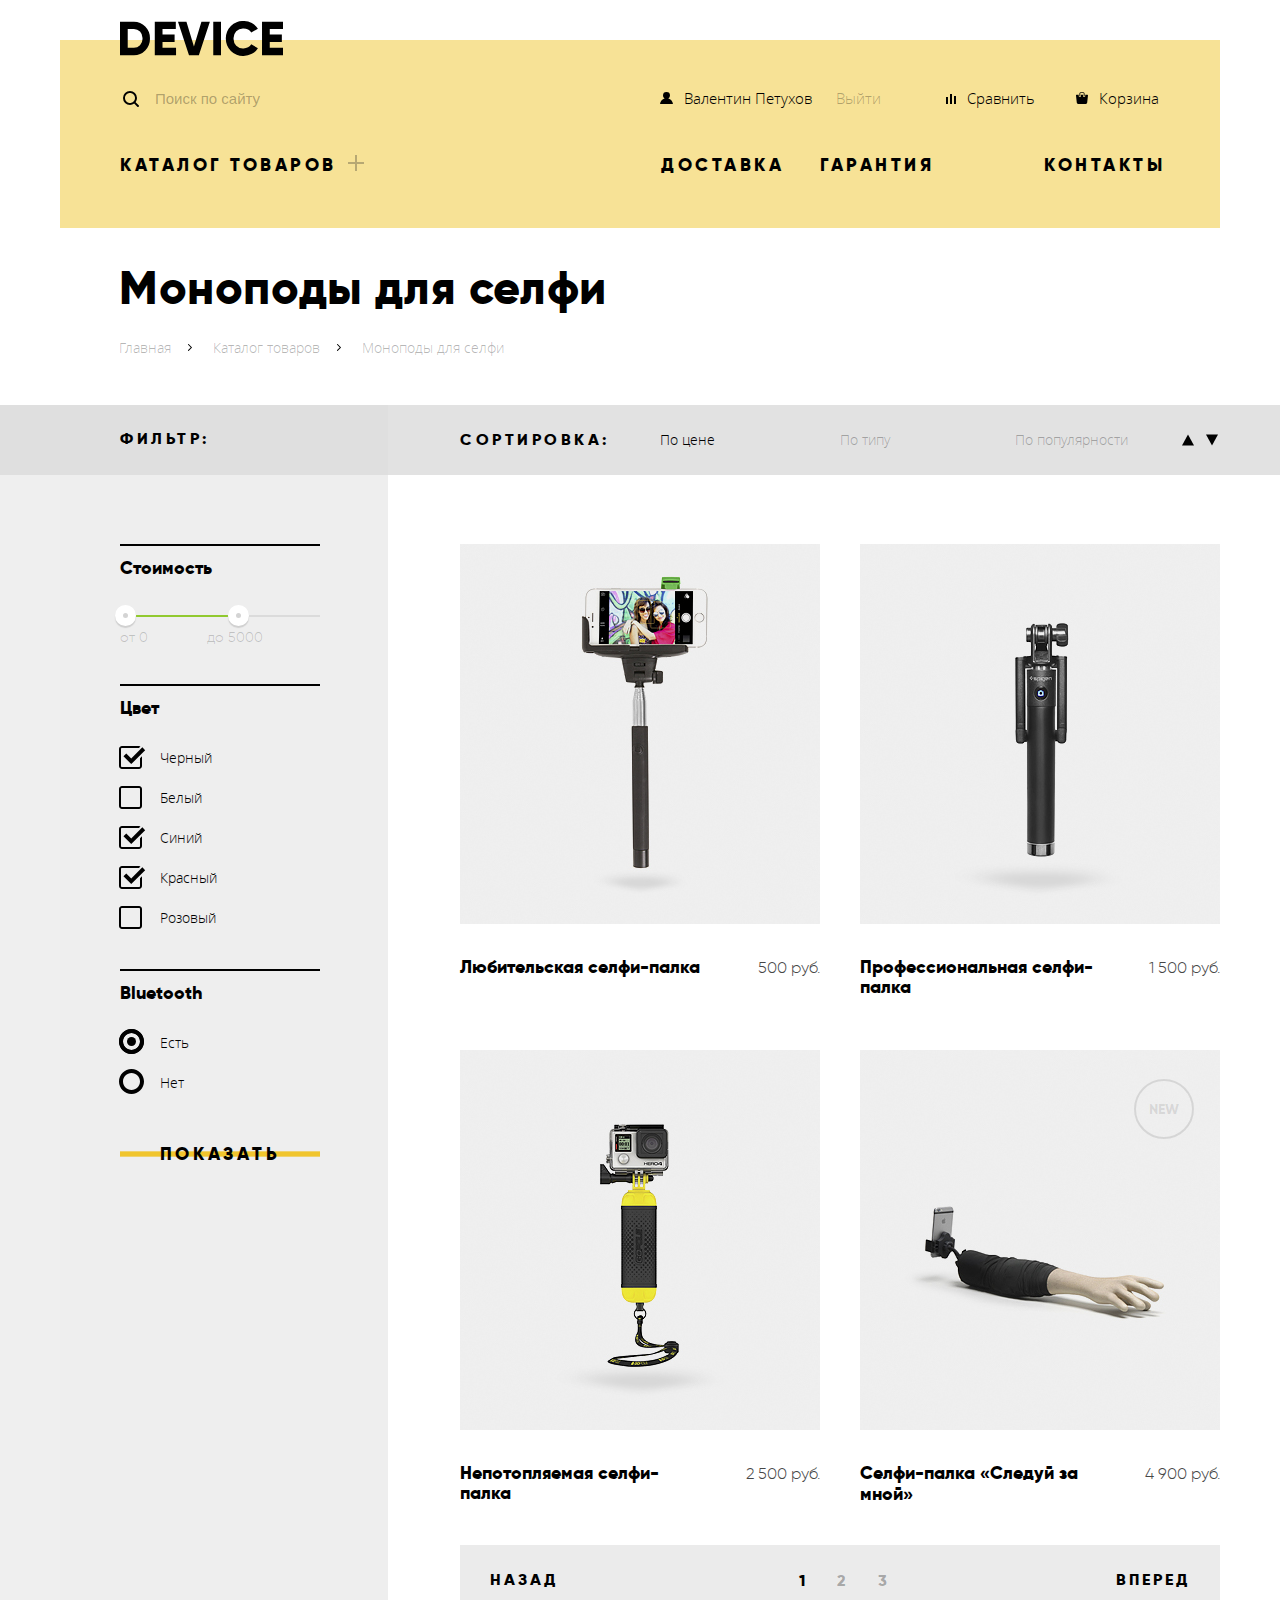
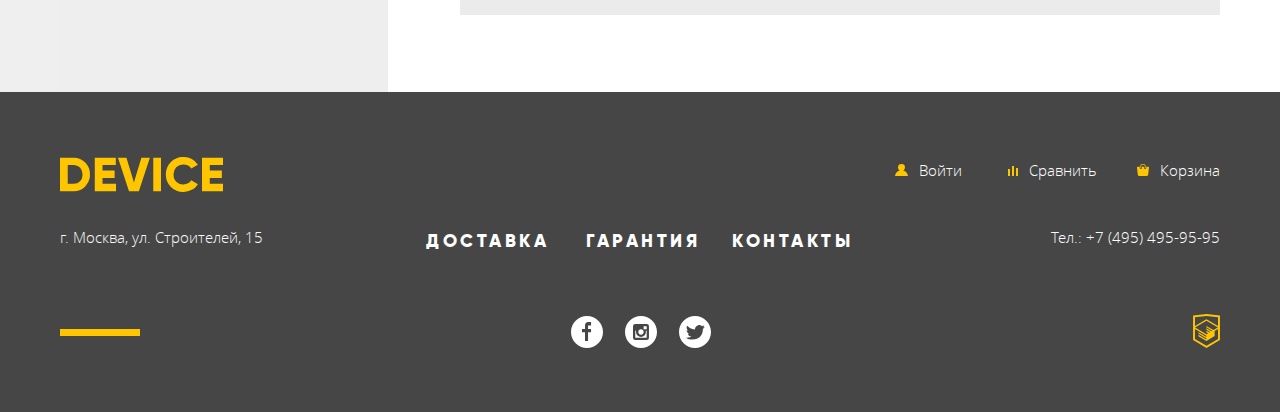
==== commit ece5747a: ":+1:" ====
--- a/monopods.html
+++ b/monopods.html
@@ -123,7 +123,8 @@
         </div>
       </header>
     </div>
-    <div class="catalog__content">
+    <div class="catalog__container">
+    <div class="catalog__content centered">
       <div class="catalog__filters">
         <section class="filters">
           <header class="filters__header">
@@ -331,6 +332,7 @@
         </section>
       </div>
     </div>
+  </div>
   </main>
   <footer class="site__footer footer">
     <div class="centered footer__inner">
@@ -417,8 +419,8 @@
       </div>
     </div>
   </footer>
-  <script src="/path/to/svg4everybody.js"></script>
-  <script> svg4everybody(); // run it now or whenever you are ready </script>
+  <script src="js/svg4everybody.js"></script>
+  <script src="js/minifiedscript.js"></script>
 </body>
 
 </html>
--- a/css/minifiedcss.css
+++ b/css/minifiedcss.css
@@ -3,4 +3,12 @@
   url('../fonts/gilroyextrabold-webfont.woff') format('woff');font-weight:800;font-style:bold}@font-face{font-family:'Gilroy';src:url('../fonts/gilroylight-webfont.woff2') format('woff2'),
   url('../fonts/gilroylight-webfont.woff') format('woff');font-weight:300;font-style:normal}.site{width:100%;min-height:100vh;margin:0;padding:0;font:normal 15px/2 "Open Sans", "Arial", "Helvetica", sans-serif;color:rgba(70, 70, 70, 1)}.site__header{margin-top:40px}.visually-hidden:not(:focus):not(:active){position:absolute;width:1px;height:1px;margin:-1px;border:0;padding:0;white-space:nowrap;-webkit-clip-path:inset(100%);clip-path:inset(100%);clip:rect(0 0 0 0);overflow:hidden}img{max-width:100%;height:auto}.btn{position:relative;z-index:0;display:inline-block;width:100%;padding:9px 0;vertical-align:middle;font:bold 18px "Gilroy", "Arial", "Helvetica", sans-serif;letter-spacing:3.7px;text-align:center;text-transform:uppercase;text-decoration:none;color:rgba(0, 0, 0, 1);cursor:pointer}.btn:before{content:"";position:absolute;top:0;right:0;bottom:0;left:0;z-index:-1;background-color:rgb(240, 197, 46);-webkit-transform:scaleY(0.14);-ms-transform:scaleY(0.14);transform:scaleY(0.14);-webkit-transition:all .2s ease-in-out;-o-transition:all .2s ease-in-out;transition:all .2s ease-in-out}.btn:focus:before,.btn:hover:before{-webkit-transform:scaleY(1);-ms-transform:scaleY(1);transform:scaleY(1)}.btn:active,.btn:active:before{color:rgba(0, 0, 0, 0.3);-webkit-transform:scaleY(1);-ms-transform:scaleY(1);transform:scaleY(1)}.main-heading{font:bold 47px/1.2 "Gilroy", "Arial", "Helvetica", sans-serif;letter-spacing:0.6px;color:rgba(0, 0, 0, 1)}.centered{width:1160px;margin:0 auto;padding:0 20px}.header{min-height:188px;padding:0 55px 0;background-color:rgba(240, 197, 46, 0.5)}.header__logo{display:inline-block;margin-top:-28px;margin-bottom:14px}.header__actions{margin-bottom:26px}.header__nav{margin-bottom:0}.site-logo{height:45px}.site-logo:focus,.site-logo:hover{opacity:0.6}.site-logo:active{opacity:0.3}.site-logo__img{width:163px;height:35px;padding:5px}.user-actions{display:-webkit-box;display:-webkit-flex;display:-ms-flexbox;display:flex;-webkit-box-pack:justify;-webkit-justify-content:space-between;-ms-flex-pack:justify;justify-content:space-between;-webkit-box-align:baseline;-webkit-align-items:baseline;-ms-flex-align:baseline;align-items:baseline;-webkit-flex-wrap:wrap;-ms-flex-wrap:wrap;flex-wrap:wrap;padding:0;list-style:none}.user-actions__item{margin-right:10px}.user-actions__item_search{position:relative;-webkit-flex-basis:440px;-ms-flex-preferred-size:440px;flex-basis:440px}.user-actions__list{display:-webkit-box;display:-webkit-flex;display:-ms-flexbox;display:flex;-webkit-flex-basis:505px;-ms-flex-preferred-size:505px;flex-basis:505px;-webkit-flex-wrap:wrap;-ms-flex-wrap:wrap;flex-wrap:wrap;margin:0;list-style:none}.user-actions__item_login{-webkit-flex-basis:277px;-ms-flex-preferred-size:277px;flex-basis:277px}.user-actions__item_loged{-webkit-flex-basis:159px;-ms-flex-preferred-size:159px;flex-basis:159px}.user-actions__item_logout{-webkit-flex-basis:107px;-ms-flex-preferred-size:107px;flex-basis:107px}.user-actions__item_compare{-webkit-flex-basis:100px;-ms-flex-preferred-size:100px;flex-basis:100px}.user-actions__item_cart{margin-right:6px;margin-left:auto}.site-search{display:-webkit-box;display:-webkit-flex;display:-ms-flexbox;display:flex;-webkit-box-align:center;-webkit-align-items:center;-ms-flex-align:center;align-items:center}.site-search__label{position:absolute;top:11px;left:8px;width:16px;height:16px}.site-search__icon{width:16px;height:16px}.site-search__field{-webkit-flex-basis:355px;-ms-flex-preferred-size:355px;flex-basis:355px;height:49px;padding-left:40px;padding-right:10px;color:rgba(1, 1, 1, 0.3);background:none;border:none;border-bottom:2px solid rgba(1, 1, 1, 0)}.site-search__field:active,.site-search__field:focus{border-bottom-color:rgba(1, 1, 1, 1);outline:none}.site-search__field::-webkit-input-placeholder{color:rgba(1, 1, 1, 0.3)}.site-search__field:hover::-webkit-input-placeholder{color:rgba(1, 1, 1, 0.6)}.site-search__field:active::-webkit-input-placeholder,.site-search__field:focus::-webkit-input-placeholder{color:rgba(1, 1, 1, 1)}.site-search__button{display:none;height:49px;padding:0 18px;background:none;border:2px solid black;border-radius:0px;cursor:pointer}.site-search__field:active+.site-search__button,.site-search__field:focus+.site-search__button{display:-webkit-box;display:-webkit-flex;display:-ms-flexbox;display:flex}.site-search__field:active+.site-search__button:hover,.site-search__field:focus+.site-search__button:hover{background-color:rgba(1, 1, 1, 1);color:rgba(250, 250, 250, 1)}.site-search__field:active+.site-search__button:active,.site-search__field:focus+.site-search__button:active{background-color:rgba(1, 1, 1, 1);color:rgba(250, 250, 250, 0.3)}.action__link{position:relative;color:rgba(0, 0, 0, 1);text-decoration:none}.action__link_logout{color:rgba(0, 0, 0, .3)}.action__link:hover{opacity:0.6}.action__link:active{opacity:0.3}.action__text{padding-left:7px}.icon-login{width:13px;height:12px}.icon-compare{width:10px;height:10px}.icon-cart{width:12px;height:12px}.nav{font:bold 18px "Gilroy", "Arial", "Helvetica", sans-serif;text-transform:uppercase}.nav__list{position:relative;display:-webkit-box;display:-webkit-flex;display:-ms-flexbox;display:flex;-webkit-flex-wrap:wrap;-ms-flex-wrap:wrap;flex-wrap:wrap;-webkit-box-align:baseline;-webkit-align-items:baseline;-ms-flex-align:baseline;align-items:baseline;margin:0;padding:0;list-style:none}.nav__item:not(:last-child){margin-right:20px;padding:5px 0 5px 5px}.nav__item_catalog{-webkit-flex-basis:516px;-ms-flex-preferred-size:516px;flex-basis:516px;margin-right:40px;cursor:pointer}.nav__item_delivery{-webkit-flex-basis:134px;-ms-flex-preferred-size:134px;flex-basis:134px}.nav__item_warranty{-webkit-flex-basis:179px;-ms-flex-preferred-size:179px;flex-basis:179px}.nav__item_contacts{margin-right:0;margin-left:auto}.nav__item-name{margin-right:3px}.nav__link{color:rgba(0, 0, 0, 1);text-decoration:none;letter-spacing:3.5px;outline:none}.nav__link:focus,.nav__link:hover{color:rgba(1, 1, 1, 0.6)}.nav__link:active{color:rgba(1, 1, 1, 0.3)}.nav__icon{width:16px;height:16px;opacity:0.3}.nav__sub-list{position:absolute;left:-55px;z-index:2;display:none;width:1100px;min-height:143px;padding:23px 0 0 60px;font:normal 15px/36px "Open Sans", "Arial", "Helvetica", sans-serif;letter-spacing:0.1px;list-style:none;text-transform:none;background-color:rgba(247, 226, 150, 1)}.nav__item_catalog:hover .nav__sub-list{display:block}.nav__sub-item{display:inline-block;margin-right:59px;vertical-align:top}.nav__sub-link{display:block;text-decoration:none;color:rgba(0, 0, 0, 1)}.nav__sub-link:focus,.nav__sub-link:hover{color:rgba(0, 0, 0, 0.6)}.nav__sub-link:active{color:rgba(0, 0, 0, 0.3)}.site__main{margin-bottom:83px}.site__catalog{margin-top:-14px}.main{width:100%}.main__slider{margin-bottom:62px}.main__categories{margin-bottom:184px}.main__brands{margin-bottom:95px}.main__services{margin-bottom:95px}.slider{position:relative;padding:0 0 35px}.slider:after{content:'';position:absolute;top:0;z-index:-1;width:100%;height:111px;background-color:rgb(247, 226, 150)}.slider__switcher{position:absolute;right:74px;bottom:182px;display:-webkit-box;display:-webkit-flex;display:-ms-flexbox;display:flex;-webkit-box-pack:justify;-webkit-justify-content:space-between;-ms-flex-pack:justify;justify-content:space-between;width:95px;list-style:none}.slider__switch{position:relative;width:30px;height:30px;padding:10px;background:none;border:none;border-radius:50%;outline:none;cursor:pointer;z-index:1}.slider__switch:after{content:'';position:absolute;top:0;left:0;right:0;bottom:0;width:10px;height:10px;margin:auto;border:1px solid black;border-radius:50%;background-color:#fff;cursor:pointer;pointer-events:none}.slider__switch_curent:after{content:'';position:absolute;top:0;left:0;right:0;bottom:0;width:10px;height:10px;margin:auto;border:1px solid black;border-radius:50%;background-color:#fff;-webkit-box-shadow:inset 0px 0px 0px 2px white,
   inset 0 0 0 3px black;box-shadow:inset 0px 0px 0px 2px white,
-  inset 0 0 0 3px black;cursor:pointer;pointer-events:none}.slide{display:-webkit-box;display:-webkit-flex;display:-ms-flexbox;display:flex;-webkit-box-pack:justify;-webkit-justify-content:space-between;-ms-flex-pack:justify;justify-content:space-between}.slide__img-wrapper{width:500px;margin-left:35px;padding-left:55px}.slide__info-wrapper{position:relative;display:-webkit-box;display:-webkit-flex;display:-ms-flexbox;display:flex;-webkit-box-orient:vertical;-webkit-box-direction:normal;-webkit-flex-direction:column;-ms-flex-direction:column;flex-direction:column;width:505px;padding-right:55px}.slide__order{position:absolute;top:-11px;right:48px;width:100%;font:bold 179px/1 "Gilroy", "Arial", "Helvetica", sans-serif;text-align:right;color:rgba(255, 255, 255, 1)}.slide__order:before{content:'';position:absolute;top:48px;left:48px;width:100px;height:7px;background-color:white}.slide__slogan{z-index:1;padding-top:33px;margin-bottom:2px}.slide__description{-webkit-flex-basis:90px;-ms-flex-preferred-size:90px;flex-basis:90px}.slide__product-link{width:220px;margin-bottom:51px}.services{min-height:288px;background-color:rgba(229, 229, 229, 1)}.product-details__row{display:-webkit-box;display:-webkit-flex;display:-ms-flexbox;display:flex;-webkit-flex-wrap:wrap;-ms-flex-wrap:wrap;flex-wrap:wrap;margin-bottom:11px}.product-details__value{margin-right:75px;font:normal 36px "Gilroy", "Arial", "Helvetica", sans-serif;color:rgba(0, 0, 0, 1)}.product-details__parameter{margin-right:77px;font-size:13px;line-height:20px}.category{display:-webkit-box;display:-webkit-flex;display:-ms-flexbox;display:flex;-webkit-flex-wrap:wrap;-ms-flex-wrap:wrap;flex-wrap:wrap;-webkit-box-pack:justify;-webkit-justify-content:space-between;-ms-flex-pack:justify;justify-content:space-between}.category__link{display:-webkit-box;display:-webkit-flex;display:-ms-flexbox;display:flex;-webkit-box-orient:vertical;-webkit-box-direction:normal;-webkit-flex-direction:column;-ms-flex-direction:column;flex-direction:column;-webkit-flex-basis:160px;-ms-flex-preferred-size:160px;flex-basis:160px;font:bold 18px/22px "Gilroy", "Arial", "Helvetica", sans-serif;color:rgba(0, 0, 0, 1);text-decoration:none}.category__link-img-container{position:relative;width:160px;height:160px;margin-bottom:34px;background-color:rgba(240, 197, 46, 0.5)}.category__link-img{position:absolute}.category__link-img_virtual{top:52px;left:31px;width:97px;height:55px}.category__link-img_monopod{top:41px;left:38px;width:86px;height:117px}.category__link-img_camera{top:38px;left:49px;width:71px;height:87px}.category__link-img_bracelet{top:50px;left:28px;width:107px;height:65px}.category__link-img_watch{top:32px;left:55px;width:56px;height:98px}.category__link-img_quadrocopter{top:49px;left:13px;width:132px;height:69px}.category__link-text{letter-spacing:0.2px}.category__link:focus .category__link-img-container,.category__link:hover .category__link-img-container{background-color:rgba(240, 197, 46, 1);-webkit-transition:ease-in-out 0.2s;-o-transition:ease-in-out 0.2s;transition:ease-in-out 0.2s}.category__link:active .category__link-img-container{background-color:rgba(240, 197, 46, 1);-webkit-transition:ease-in-out 0.2s;-o-transition:ease-in-out 0.2s;transition:ease-in-out 0.2s}.category__link:active .category__link-img{opacity:0.3}.category__link:active .category__link-text{opacity:0.3}.accordion{position:relative;display:-webkit-box;display:-webkit-flex;display:-ms-flexbox;display:flex;-webkit-box-pack:justify;-webkit-justify-content:space-between;-ms-flex-pack:justify;justify-content:space-between}.accordion__btns{-webkit-flex-basis:254px;-ms-flex-preferred-size:254px;flex-basis:254px;position:relative;margin-top:-18px}.accordion__btns:after{content:'';position:absolute;top:-82px;right:-30px;width:7px;height:319px;background-color:black}.accordion__btn{width:160px;margin-bottom:26px;border:none;background:none}.accordion__btn_active{position:relative;background-color:black;border-radius:0;color:rgb(247, 225, 132)}.accordion__btn_active:after{content:'';position:absolute;top:0;right:-120px;width:120px;height:38px;background-color:black}.accordion__btn_active:not(:active):before{background:none}.accordion__tab{-webkit-flex-basis:758px;-ms-flex-preferred-size:758px;flex-basis:758px;margin-top:-77px;margin-right:0}.accordion__heading{margin-bottom:26px}.accordion__description{width:600px;letter-spacing:0.2px;padding-bottom:20px}.accordion__img{position:absolute;top:-15px;right:86px}.brand{display:-webkit-box;display:-webkit-flex;display:-ms-flexbox;display:flex;-webkit-flex-wrap:wrap;-ms-flex-wrap:wrap;flex-wrap:wrap;-webkit-box-pack:justify;-webkit-justify-content:space-between;-ms-flex-pack:justify;justify-content:space-between;list-style:none}.brand__item{width:260px;height:100px}.brand__link{width:260px;height:100px}.brand__link_dji{background-image:url('../img/brands/logo-1.jpg');-webkit-transition:ease-out 0.2s;-o-transition:ease-out 0.2s;transition:ease-out 0.2s}.brand__link_dji:focus,.brand__link_dji:hover{background-image:url('../img/brands/logo-1-hover.jpg');-webkit-transition:ease-in 0.2s;-o-transition:ease-in 0.2s;transition:ease-in 0.2s}.brand__link_spga{background-image:url('../img/brands/logo-2.jpg');-webkit-transition:ease-out 0.2s;-o-transition:ease-out 0.2s;transition:ease-out 0.2s}.brand__link_spga:focus,.brand__link_spga:hover{background-image:url('../img/brands/logo-2-hover.jpg');-webkit-transition:ease-in 0.2s;-o-transition:ease-in 0.2s;transition:ease-in 0.2s}.brand__link_gopro{background-image:url('../img/brands/logo-3.jpg');-webkit-transition:ease-out 0.2s;-o-transition:ease-out 0.2s;transition:ease-out 0.2s}.brand__link_gopro:focus,.brand__link_gopro:hover{background-image:url('../img/brands/logo-3-hover.jpg');-webkit-transition:ease-in 0.2s;-o-transition:ease-in 0.2s;transition:ease-in 0.2s}.brand__link_vive{background-image:url('../img/brands/logo-4.jpg');-webkit-transition:ease-out 0.2s;-o-transition:ease-out 0.2s;transition:ease-out 0.2s}.brand__link_vive:focus,.brand__link_vive:hover{background-image:url('../img/brands/logo-4-hover.jpg');-webkit-transition:ease-in 0.2s;-o-transition:ease-in 0.2s;transition:ease-in 0.2s}.company-details{position:relative;display:-webkit-box;display:-webkit-flex;display:-ms-flexbox;display:flex;-webkit-box-pack:justify;-webkit-justify-content:space-between;-ms-flex-pack:justify;justify-content:space-between}.about-us{-webkit-flex-basis:560px;-ms-flex-preferred-size:560px;flex-basis:560px}.about-us__delivery-partners-section{margin-bottom:55px}.about-us__more-info-link{width:260px}.delivery-partners{padding:0;list-style:none}.delivery-partners__item{position:relative;padding-left:35px}.delivery-partners__item:before{content:"";position:absolute;top:17px;left:0;width:4px;height:4px;background-color:rgb(255, 255, 255);border:2px solid rgb(229, 229, 299);border-radius:50%}.contacts{-webkit-flex-basis:560px;-ms-flex-preferred-size:560px;flex-basis:560px}.contacts__description{margin-bottom:40px}.contacts__map{margin-bottom:60px}.company-details__heading{position:relative;margin-bottom:37px}.company-details__heading:before{content:'';position:absolute;top:-50px;left:0;width:80px;height:7px;background-color:black}.contacts__contact-link{width:260px}.company-details__map{display:none;position:fixed;width:960px;height:559px;top:50%;left:50%;-webkit-transform:translate(-50%, -50%);-ms-transform:translate(-50%, -50%);transform:translate(-50%, -50%);-webkit-box-shadow:0px 12px 50px -12px rgba(0,0,0,0.75);box-shadow:0px 12px 50px -12px rgba(0,0,0,0.75);z-index:1}.modal-map__live{position:relative;z-index:2;border:none}.modal-map__link{position:absolute;top:0;margin:0}.map{width:560px;min-height:222px}.modal-map_show{display:block}.about-us__description{margin-bottom:30px}.about-us__description:last-of-type{margin-bottom:66px}.delivery-partners__link{font:bold 16px/40px "Gilroy", "Arial", "Helvetica", sans-serif;color:rgba(0, 0, 0, 1);text-decoration:none}.catalog__content{display:-webkit-box;display:-webkit-flex;display:-ms-flexbox;display:flex}.catalog__filters{position:relative;width:37.6%;background-color:rgba(238, 238, 238, 1)}.catalog__filters:after{content:'';position:absolute;top:0;width:100%;height:70px;background-color:rgba(219, 219, 219, 0.8);z-index:0}.catalog__title{margin-bottom:13px}.catalog__header{padding:0 59px 0;margin-bottom:39px}.breadcrumbs{display:-webkit-box;display:-webkit-flex;display:-ms-flexbox;display:flex}.breadcrumbs__icon{position:absolute;top:14px;right:-21px;width:4px;height:7px;pointer-events:none}.breadcrumbs__link{position:relative;margin-right:42px;font-size:14px;line-height:36px;color:rgba(0, 0, 0, 0.3);text-decoration:none}.breadcrumbs__link:focus,.breadcrumbs__link:hover{color:rgba(0, 0, 0, 0.6)}.breadcrumbs__link:active{color:rgba(0, 0, 0, 0.1)}.filters{width:268px;margin-left:auto}.filters__header{margin-bottom:83px;min-height:70px}.filters__title{position:relative;z-index:1;margin:0;padding-top:25px;font:bold 16px "Gilroy", "Arial", "Helvetica", sans-serif;color:rgba(0, 0, 0, 1);letter-spacing:3.5px;text-transform:uppercase}.filters__form{padding-right:67px}.filters__submit-btn{border:none;background:none}.filters__fieldset{position:relative;margin:0;padding:0;width:200px;border:none}.filters__fieldset_border{position:absolute;background-color:black;width:100%;height:2px}.filters__fieldset_border_price{bottom:106px}.filters__fieldset_border_colour{bottom:260px}.filters__fieldset_border_bluetooth{bottom:140px}.filters__fieldset_price{margin-bottom:46px}.filters__legend{font:bold 18px "Gilroy", "Arial", "Helvetica", sans-serif;color:rgba(0, 0, 0, 1)}.filters__legend_price{margin-bottom:37px}.price-range{position:relative;width:100%}.price-range__scale{height:2px;background-color:rgb(219, 219, 219)}.price-range__bar{width:60%;height:2px;background:rgb(145, 201, 47)}.toggle{position:absolute;top:-10px;left:0;width:5px;height:5px;background:rgb(212, 212, 212);border:8px solid rgb(255, 255, 255);border-radius:50%;cursor:pointer;-webkit-box-shadow:0 2px 1px 0 rgb(207, 207, 207);box-shadow:0 2px 1px 0 rgb(207, 207, 207)}.toggle:active{width:7px;height:7px}.toggle_min{left:-5px}.toggle_max{left:108px}.price-range__select{margin-top:9px;padding-bottom:4px;font:normal 14px/22px "Gilroy", "Arial", "Helvetica", sans-serif;color:rgba(0,0,0,.2)}.price-range__select-min{margin-right:55px}.filters__fieldset_colour{margin-bottom:37px}.filters__legend_color{margin-bottom:0}.filters__options{list-style:none;padding-top:5px;margin-bottom:8px}.option__label{position:relative;font-size:14px;line-height:40px;color:rgba(0, 0, 0, 1);cursor:pointer}.option__input{position:relative;z-index:0;display:none}.option__icon{display:block;position:absolute;top:-2px;left:-41px}.option__icon_off{width:23px;height:23px}.option__icon_on{width:27px;height:23px}.option__input:checked+.option__label .option__icon_on,.option__input:not(:checked)+.option__label .option__icon_off{display:block}.option__input:checked+.option__label .option__icon_off,.option__input:not(:checked)+.option__label .option__icon_on{display:none}.option__label:hover:before{opacity:.6}.option__label:hover>.option__icon{opacity:.6}.option__label:active:before{opacity:1}.option__label:active>.option__icon{opacity:1}.filters__fieldset_bluetooth{margin-bottom:24px;padding:0}.filters__legend_bluetooth{margin-bottom:0}.option__radio{position:relative;font-size:14px;line-height:40px;color:rgba(0, 0, 0, 1);cursor:pointer}.option__radio-icon{display:block;position:absolute;top:-4px;left:-41px;width:25px;height:25px}.option__input:checked+.option__radio .option__radio-icon_on,.option__input:not(:checked)+.option__radio .option__radio-icon_off{display:block}.option__input:checked+.option__readio .option__radio-icon_off,.option__input:not(:checked)+.option__radio .option__radio-icon_on{display:none}.option__radio:hover:before{opacity:.6}.option__radio:hover>.option__inner-radio{opacity:.6}.option__radio:active:before{opacity:1}.option__radio:active>.option__inner-radio{opacity:1}.main__sorting{background-color:rgb(235, 235, 235)}.sorting__inner{display:-webkit-box;display:-webkit-flex;display:-ms-flexbox;display:flex;width:830px;min-height:70px;-webkit-box-align:center;-webkit-align-items:center;-ms-flex-align:center;align-items:center}.sorting__title{position:relative;-webkit-flex-basis:201px;-ms-flex-preferred-size:201px;flex-basis:201px;margin:0;padding-left:75px;font:bold 16px "Gilroy", "Arial", "Helvetica", sans-serif;letter-spacing:3.5px;text-transform:uppercase;color:rgba(0, 0, 0, 1);z-index:1}.sorting__types{-webkit-flex-basis:280px;-ms-flex-preferred-size:280px;flex-basis:280px;display:-webkit-box;display:-webkit-flex;display:-ms-flexbox;display:flex;-webkit-box-pack:justify;-webkit-justify-content:space-between;-ms-flex-pack:justify;justify-content:space-between}.sorting__directions{display:-webkit-box;display:-webkit-flex;display:-ms-flexbox;display:flex;-webkit-box-pack:justify;-webkit-justify-content:space-between;-ms-flex-pack:justify;justify-content:space-between;margin-left:auto;width:40px}.sorting__dir{position:relative;display:block;width:15px;height:15px}.sorting__dir:after{position:absolute;top:50%;left:50%;-webkit-transform:translate(-50%, -50%);-ms-transform:translate(-50%, -50%);transform:translate(-50%, -50%);content:'';width:0;height:0;border-style:solid;border-width:0 6px 11px 6px;border-color:transparent transparent #000000 transparent}.sorting__dir_desc{-webkit-transform:rotate(180deg);-ms-transform:rotate(180deg);transform:rotate(180deg)}.sorting__link{font:normal 14px/18px "Open Sans", "Arial", "Helvetica", sans-serif;color:rgba(0, 0, 0, 0.3);text-decoration:none}.sorting__link_active{color:rgba(0, 0, 0, 1)}.catalog__products{position:relative;width:70%}.product-cards__inner{display:-webkit-box;display:-webkit-flex;display:-ms-flexbox;display:flex;-webkit-flex-wrap:wrap;-ms-flex-wrap:wrap;flex-wrap:wrap;padding:69px 73px 0;background-color:rgba(255, 255, 255, 1)}.product-cards__card{position:relative;width:360px;margin:0 40px 53px 0}.product{display:-webkit-box;display:-webkit-flex;display:-ms-flexbox;display:flex;-webkit-box-orient:vertical;-webkit-box-direction:normal;-webkit-flex-direction:column;-ms-flex-direction:column;flex-direction:column}.product__info{display:-webkit-box;display:-webkit-flex;display:-ms-flexbox;display:flex;-webkit-box-pack:justify;-webkit-justify-content:space-between;-ms-flex-pack:justify;justify-content:space-between;-webkit-box-align:baseline;-webkit-align-items:baseline;-ms-flex-align:baseline;align-items:baseline}.product__photo{margin-bottom:10px}.product__link_new{position:relative}.product__link_new:before{content:'New';position:absolute;top:29px;right:26px;width:38px;height:38px;padding:9px;font:bold 14px/38px "Gilroy", "Arial", "Helvetica", sans-serif;text-align:center;text-transform:uppercase;color:rgba(0, 0, 0, .1);border:2px solid rgba(0, 0, 0, .1);border-radius:50%;z-index:1}.product__name{width:240px;font:bold 18px "Gilroy", "Arial", "Helvetica", sans-serif;color:rgba(0, 0, 0, 1);margin:0}.product__name-link{font:bold 18px "Gilroy", "Arial", "Helvetica", sans-serif;color:rgba(0, 0, 0, 1);margin:0;text-decoration:none}.product__price{font:normal 16px "Gilroy", "Arial", "Helvetica", sans-serif}.product__buy-box{display:none}.product__link{position:relative}.product__link:hover .product__buy-box{position:absolute;top:0px;left:0px;display:-webkit-box;display:-webkit-flex;display:-ms-flexbox;display:flex;-webkit-box-orient:vertical;-webkit-box-direction:normal;-webkit-flex-direction:column;-ms-flex-direction:column;flex-direction:column;-webkit-box-align:center;-webkit-align-items:center;-ms-flex-align:center;align-items:center;width:360px;height:380px;background-color:rgba(238, 238, 238, .7)}.product__buy-btn{width:200px;margin:171px auto 8px}.product__compare-btn{margin:0 auto;font-size:13px;line-height:36px;text-decoration:none;color:inherit;z-index:1}.product__compare-btn:hover{color:rgba(1, 1, 1, .5)}.product__compare-btn:active{color:rgba(1, 1, 1, .2)}.pagination{display:-webkit-box;display:-webkit-flex;display:-ms-flexbox;display:flex;-webkit-box-pack:justify;-webkit-justify-content:space-between;-ms-flex-pack:justify;justify-content:space-between;-webkit-box-align:center;-webkit-align-items:center;-ms-flex-align:center;align-items:center;width:760px;min-height:70px;margin:-13px 0 77px 73px;padding:0;-webkit-box-sizing:border-box;box-sizing:border-box;background-color:rgba(235, 235, 235, 1)}.pagination__link{margin-right:25px;font:bold 16px "Gilroy", "Arial", "Helvetica", sans-serif;letter-spacing:3px;color:rgba(0, 0, 0, 0.3);text-transform:uppercase;text-decoration:none}.pagination__link:last-child{margin-right:0}.pagination__link_direction{line-height:70px;color:rgba(0, 0, 0, 1);padding:0 30px}.pagination__link_direction:hover{background-color:rgb(217, 217, 217)}.pagination__link_direction:active{color:rgba(0, 0, 0, .3)}.pagination__pages{padding:0 20px;margin-left:-10px}.pagination__link_page:focus,.pagination__link_page:hover{color:rgba(0, 0, 0, .6)}.pagination__link_page:active{color:rgba(0, 0, 0, 1)}.pagination__link_current{color:rgba(0, 0, 0, 1)}.footer{min-height:320px;background-color:rgba(70, 70, 70, 1);color:rgba(250, 250, 250, 1)}.footer__inner{display:-webkit-box;display:-webkit-flex;display:-ms-flexbox;display:flex;-webkit-box-pack:justify;-webkit-justify-content:space-between;-ms-flex-pack:justify;justify-content:space-between}.footer__col{display:-webkit-box;display:-webkit-flex;display:-ms-flexbox;display:flex;-webkit-box-orient:vertical;-webkit-box-direction:normal;-webkit-flex-direction:column;-ms-flex-direction:column;flex-direction:column}.footer__col_left{-webkit-box-align:start;-webkit-align-items:flex-start;-ms-flex-align:start;align-items:flex-start;position:relative;-webkit-flex-basis:342px;-ms-flex-preferred-size:342px;flex-basis:342px;margin-right:20px;padding-top:130px}.footer__logo{position:absolute;top:60px;left:-5px}.footer__address{position:relative;font-style:normal}.footer__address:after{content:'';position:absolute;top:107px;left:0;width:80px;height:7px;background-color:rgb(255, 198, 0)}.footer__col_middle{-webkit-flex-basis:440px;-ms-flex-preferred-size:440px;flex-basis:440px;padding-top:134px;-webkit-box-align:center;-webkit-align-items:center;-ms-flex-align:center;align-items:center;margin-right:20px}.footer__nav{margin-bottom:49px;width:100%}.nav__item_delivery-footer{-webkit-flex-basis:135px;-ms-flex-preferred-size:135px;flex-basis:135px}.nav__item_warranty-footer{-webkit-flex-basis:126px;-ms-flex-preferred-size:126px;flex-basis:126px}.footer__col_right{-webkit-box-align:end;-webkit-align-items:flex-end;-ms-flex-align:end;align-items:flex-end;-webkit-flex-basis:340px;-ms-flex-preferred-size:340px;flex-basis:340px}.site-logo__img_footer{fill:rgba(255, 198, 0, 1)}.footer__actions{padding-top:48px;margin-bottom:22px}.footer__phone{margin-bottom:62px}.action__link_footer{color:rgba(255, 255, 255, 1)}.action_login_footer{margin-right:46px}.action_compare_footer{margin-right:40px}.action_cart_footer{margin-right:0}.nav__link_footer{color:rgba(255, 255, 255, 1)}.nav__link_footer:focus,.nav__link_footer:hover{color:rgba(255, 255, 255, 0.6)}.nav__link_footer:active{color:rgba(255, 255, 255, 0.3)}.footer__phone-link{color:rgba(255, 255, 255, 1);text-decoration:none}.social__list{display:-webkit-box;display:-webkit-flex;display:-ms-flexbox;display:flex;-webkit-box-align:center;-webkit-align-items:center;-ms-flex-align:center;align-items:center;-webkit-flex-wrap:wrap;-ms-flex-wrap:wrap;flex-wrap:wrap;list-style:none}.social__link{padding:11px;width:32px;height:32px}.social__link:focus,.social__link:hover{opacity:0.6}.social__link:active{opacity:0.3}.social__icon{width:32px;height:32px}.icon-footer{fill:rgb(255, 198, 0)}.copyright__link:focus,.copyright__link:hover{opacity:0.6}.copyright__link:active{opacity:0.3}.copyright__icon{width:27px;height:34px}@-webkit-keyframes bounce{0%{-webkit-transform:translateY(-1000px);transform:translateY(-1000px)}70%{-webkit-transform:translateY(30px);transform:translateY(30px)}90%{-webkit-transform:translateY(-10px);transform:translateY(-10px)}to{-webkit-transform:translateY(0);transform:translateY(0)}}@keyframes bounce{0%{-webkit-transform:translateY(-1000px);transform:translateY(-1000px)}70%{-webkit-transform:translateY(30px);transform:translateY(30px)}90%{-webkit-transform:translateY(-10px);transform:translateY(-10px)}to{-webkit-transform:translateY(0);transform:translateY(0)}}@-webkit-keyframes shake{0%,to{-webkit-transform:translateX(0);transform:translateX(0)}10%,30%,50%,70%,90%{-webkit-transform:translateX(-10px);transform:translateX(-10px)}20%,40%,60%,80%{-webkit-transform:translateX(10px);transform:translateX(10px)}}@keyframes shake{0%,to{-webkit-transform:translateX(0);transform:translateX(0)}10%,30%,50%,70%,90%{-webkit-transform:translateX(-10px);transform:translateX(-10px)}20%,40%,60%,80%{-webkit-transform:translateX(10px);transform:translateX(10px)}}.modal-contact{display:none;width:960px;min-height:553px;max-height:753px;-webkit-box-shadow:0px 12px 50px -12px rgba(0,0,0,0.75);box-shadow:0px 12px 50px -12px rgba(0,0,0,0.75);position:fixed;top:50%;left:50%;-webkit-transform:translate(-50%, -50%);-ms-transform:translate(-50%, -50%);transform:translate(-50%, -50%);margin:auto;background-color:white;z-index:1}.modal-contact_show{display:block;-webkit-animation:bounce 0.6s;animation:bounce 0.6s}.modal-contact_error{-webkit-animation:shake 0.6s;animation:shake 0.6s}.contact-form{padding:98px 100px 0}.contact-form__fields{display:-webkit-box;display:-webkit-flex;display:-ms-flexbox;display:flex;-webkit-flex-wrap:wrap;-ms-flex-wrap:wrap;flex-wrap:wrap;-webkit-box-pack:justify;-webkit-justify-content:space-between;-ms-flex-pack:justify;justify-content:space-between;-webkit-box-align:center;-webkit-align-items:center;-ms-flex-align:center;align-items:center}.contact-form__field{font-family:"Gilroy", "Arial", sans-serif;font-size:18px;line-height:18px;font-weight:bold;color:#000000;display:block;margin-bottom:37px}.contact-form__field_text{margin-bottom:39px}.contact-form__comment{width:720px;height:140px;border:none;padding:17px 20px 0;background-color:rgba(229, 229, 229, .5);font-size:14px;line-height:18px;color:rgba(1, 1, 1, .4)}.contact-form__comment::-webkit-input-placeholder{color:rgba(1, 1, 1, .4)}.contact-form__comment:focus{outline:3px solid rgb(247, 226, 150)}.contact-form__label{display:block;margin-bottom:9px}.contact-form__input{width:320px;padding:16px 20px;display:block;border:none;background-color:rgba(229, 229, 229, .5);font-size:14px;line-height:18px;color:rgba(1, 1, 1, .4)}.contact-form__input::-webkit-input-placeholder{color:rgba(1, 1, 1, .4)}.contact-form__input:hover{background-color:rgba(229, 229, 229, .8)}.contact-form__comment:hover{background-color:rgba(229, 229, 229, .8)}.contact-form__input:focus{outline:3px solid rgb(247, 226, 150)}.contact-form__input:invalid{background-color:rgb(237, 181, 181)}.contact-form__btn{width:200px;border:none;background:none;-webkit-backface-visibility:hidden}.close-btn{position:absolute;top:23px;right:22px;z-index:2;height:56px;width:56px;border:none;outline:none;cursor:pointer;background:none;opacity:.5}.close-btn:hover{opacity:1}.close-btn:active{opacity:.3}.close-btn__icon{position:absolute;top:0;right:0;width:55px;height:55px}.contact-form__submit{border:none;background:none}+  inset 0 0 0 3px black;cursor:pointer;pointer-events:none}.slide{display:-webkit-box;display:-webkit-flex;display:-ms-flexbox;display:flex;-webkit-box-pack:justify;-webkit-justify-content:space-between;-ms-flex-pack:justify;justify-content:space-between}.slide__img-wrapper{width:500px;margin-left:35px;padding-left:55px}.slide__info-wrapper{position:relative;display:-webkit-box;display:-webkit-flex;display:-ms-flexbox;display:flex;-webkit-box-orient:vertical;-webkit-box-direction:normal;-webkit-flex-direction:column;-ms-flex-direction:column;flex-direction:column;width:505px;padding-right:55px}.slide__order{position:absolute;top:-11px;right:48px;width:100%;font:bold 179px/1 "Gilroy", "Arial", "Helvetica", sans-serif;text-align:right;color:rgba(255, 255, 255, 1)}.slide__order:before{content:'';position:absolute;top:48px;left:48px;width:100px;height:7px;background-color:white}.slide__slogan{z-index:1;padding-top:33px;margin-bottom:2px}.slide__description{-webkit-flex-basis:90px;-ms-flex-preferred-size:90px;flex-basis:90px}.slide__product-link{width:220px;margin-bottom:51px}.services{min-height:288px;background-color:rgba(229, 229, 229, 1)}.product-details__row{display:-webkit-box;display:-webkit-flex;display:-ms-flexbox;display:flex;-webkit-flex-wrap:wrap;-ms-flex-wrap:wrap;flex-wrap:wrap;margin-bottom:11px}.product-details__value{margin-right:75px;font:normal 36px "Gilroy", "Arial", "Helvetica", sans-serif;color:rgba(0, 0, 0, 1)}.product-details__parameter{margin-right:77px;font-size:13px;line-height:20px}.category{display:-webkit-box;display:-webkit-flex;display:-ms-flexbox;display:flex;-webkit-flex-wrap:wrap;-ms-flex-wrap:wrap;flex-wrap:wrap;-webkit-box-pack:justify;-webkit-justify-content:space-between;-ms-flex-pack:justify;justify-content:space-between}.category__link{display:-webkit-box;display:-webkit-flex;display:-ms-flexbox;display:flex;-webkit-box-orient:vertical;-webkit-box-direction:normal;-webkit-flex-direction:column;-ms-flex-direction:column;flex-direction:column;-webkit-flex-basis:160px;-ms-flex-preferred-size:160px;flex-basis:160px;font:bold 18px/22px "Gilroy", "Arial", "Helvetica", sans-serif;color:rgba(0, 0, 0, 1);text-decoration:none}.category__link-img-container{position:relative;width:160px;height:160px;margin-bottom:34px;background-color:rgba(240, 197, 46, 0.5)}.category__link-img{position:absolute}.category__link-img_virtual{top:52px;left:31px;width:97px;height:55px}.category__link-img_monopod{top:41px;left:38px;width:86px;height:117px}.category__link-img_camera{top:38px;left:49px;width:71px;height:87px}.category__link-img_bracelet{top:50px;left:28px;width:107px;height:65px}.category__link-img_watch{top:32px;left:55px;width:56px;height:98px}.category__link-img_quadrocopter{top:49px;left:13px;width:132px;height:69px}.category__link-text{letter-spacing:0.2px}.category__link:focus .category__link-img-container,.category__link:hover .category__link-img-container{background-color:rgba(240, 197, 46, 1);-webkit-transition:ease-in-out 0.2s;-o-transition:ease-in-out 0.2s;transition:ease-in-out 0.2s}.category__link:active .category__link-img-container{background-color:rgba(240, 197, 46, 1);-webkit-transition:ease-in-out 0.2s;-o-transition:ease-in-out 0.2s;transition:ease-in-out 0.2s}.category__link:active .category__link-img{opacity:0.3}.category__link:active .category__link-text{opacity:0.3}.accordion{position:relative;display:-webkit-box;display:-webkit-flex;display:-ms-flexbox;display:flex;-webkit-box-pack:justify;-webkit-justify-content:space-between;-ms-flex-pack:justify;justify-content:space-between}.accordion__btns{-webkit-flex-basis:254px;-ms-flex-preferred-size:254px;flex-basis:254px;position:relative;margin-top:-18px}.accordion__btns:after{content:'';position:absolute;top:-82px;right:-30px;width:7px;height:319px;background-color:black}.accordion__btn{width:160px;margin-bottom:26px;border:none;background:none}.accordion__btn_active{position:relative;background-color:black;border-radius:0;color:rgb(247, 225, 132)}.accordion__btn_active:after{content:'';position:absolute;top:0;right:-120px;width:120px;height:38px;background-color:black}.accordion__btn_active:not(:active):before{background:none}.accordion__tab{-webkit-flex-basis:758px;-ms-flex-preferred-size:758px;flex-basis:758px;margin-top:-77px;margin-right:0}.accordion__heading{margin-bottom:26px}.accordion__description{width:600px;letter-spacing:0.2px;padding-bottom:20px}.accordion__img{position:absolute;top:-15px;right:86px}.brand{display:-webkit-box;display:-webkit-flex;display:-ms-flexbox;display:flex;-webkit-flex-wrap:wrap;-ms-flex-wrap:wrap;flex-wrap:wrap;-webkit-box-pack:justify;-webkit-justify-content:space-between;-ms-flex-pack:justify;justify-content:space-between;list-style:none}.brand__item{width:260px;height:100px}.brand__link{width:260px;height:100px}.brand__link_dji{background-image:url('../img/brands/logo-1.jpg');-webkit-transition:ease-out 0.2s;-o-transition:ease-out 0.2s;transition:ease-out 0.2s}.brand__link_dji:focus,.brand__link_dji:hover{background-image:url('../img/brands/logo-1-hover.jpg');-webkit-transition:ease-in 0.2s;-o-transition:ease-in 0.2s;transition:ease-in 0.2s}.brand__link_spga{background-image:url('../img/brands/logo-2.jpg');-webkit-transition:ease-out 0.2s;-o-transition:ease-out 0.2s;transition:ease-out 0.2s}.brand__link_spga:focus,.brand__link_spga:hover{background-image:url('../img/brands/logo-2-hover.jpg');-webkit-transition:ease-in 0.2s;-o-transition:ease-in 0.2s;transition:ease-in 0.2s}.brand__link_gopro{background-image:url('../img/brands/logo-3.jpg');-webkit-transition:ease-out 0.2s;-o-transition:ease-out 0.2s;transition:ease-out 0.2s}.brand__link_gopro:focus,.brand__link_gopro:hover{background-image:url('../img/brands/logo-3-hover.jpg');-webkit-transition:ease-in 0.2s;-o-transition:ease-in 0.2s;transition:ease-in 0.2s}.brand__link_vive{background-image:url('../img/brands/logo-4.jpg');-webkit-transition:ease-out 0.2s;-o-transition:ease-out 0.2s;transition:ease-out 0.2s}.brand__link_vive:focus,.brand__link_vive:hover{background-image:url('../img/brands/logo-4-hover.jpg');-webkit-transition:ease-in 0.2s;-o-transition:ease-in 0.2s;transition:ease-in 0.2s}.company-details{position:relative;display:-webkit-box;display:-webkit-flex;display:-ms-flexbox;display:flex;-webkit-box-pack:justify;-webkit-justify-content:space-between;-ms-flex-pack:justify;justify-content:space-between}.about-us{-webkit-flex-basis:560px;-ms-flex-preferred-size:560px;flex-basis:560px}.about-us__delivery-partners-section{margin-bottom:55px}.about-us__more-info-link{width:260px}.delivery-partners{padding:0;list-style:none}.delivery-partners__item{position:relative;padding-left:35px}.delivery-partners__item:before{content:"";position:absolute;top:17px;left:0;width:4px;height:4px;background-color:rgb(255, 255, 255);border:2px solid rgb(229, 229, 299);border-radius:50%}.contacts{-webkit-flex-basis:560px;-ms-flex-preferred-size:560px;flex-basis:560px}.contacts__description{margin-bottom:40px}.contacts__map{margin-bottom:60px}.company-details__heading{position:relative;margin-bottom:37px}.company-details__heading:before{content:'';position:absolute;top:-50px;left:0;width:80px;height:7px;background-color:black}.contacts__contact-link{width:260px}.company-details__map{display:none;position:fixed;width:960px;height:559px;top:50%;left:50%;-webkit-transform:translate(-50%, -50%);-ms-transform:translate(-50%, -50%);transform:translate(-50%, -50%);-webkit-box-shadow:-40px 0 40px -40px rgba(2,4,6,.75), 
+              40px 0 40px -40px rgba(2,4,6,.75), 
+              0 8px 20px 2px rgba(2,4,6,.2);box-shadow:-40px 0 40px -40px rgba(2,4,6,.75), 
+              40px 0 40px -40px rgba(2,4,6,.75), 
+              0 8px 20px 2px rgba(2,4,6,.2);z-index:1}.modal-map__live{position:relative;z-index:2;border:none}.modal-map__link{position:absolute;top:0;margin:0}.map{width:560px;min-height:222px}.modal-map_show{display:block}.about-us__description{margin-bottom:30px}.about-us__description:last-of-type{margin-bottom:66px}.delivery-partners__link{font:bold 16px/40px "Gilroy", "Arial", "Helvetica", sans-serif;color:rgba(0, 0, 0, 1);text-decoration:none}.catalog__container{position:relative;width:100%;background:-webkit-gradient(linear,left top, right top,from(#efefef),color-stop(29%, #efefef),color-stop(30%, #fff),to(#fff));background:-webkit-linear-gradient(left,#efefef 0%,#efefef 29%,#fff 30%,#fff 100%);background:-o-linear-gradient(left,#efefef 0%,#efefef 29%,#fff 30%,#fff 100%);background:linear-gradient(to right,#efefef 0%,#efefef 29%,#fff 30%,#fff 100%)}.catalog__container:before{content:'';position:absolute;top:0;width:100%;height:70px;background-color:rgba(219, 219, 219, 0.8);z-index:1}.catalog__title{margin-bottom:13px}.catalog__header{padding:0 59px 0;margin-bottom:39px}.catalog__content{display:-webkit-box;display:-webkit-flex;display:-ms-flexbox;display:flex}.catalog__filters{position:relative;padding:0 68px 0 60px;background-color:rgba(238, 238, 238, 1)}.catalog__products{position:relative;padding-left:72px}.breadcrumbs{display:-webkit-box;display:-webkit-flex;display:-ms-flexbox;display:flex}.breadcrumbs__icon{position:absolute;top:14px;right:-21px;width:4px;height:7px;pointer-events:none}.breadcrumbs__link{position:relative;margin-right:42px;font-size:14px;line-height:36px;color:rgba(0, 0, 0, 0.3);text-decoration:none}.breadcrumbs__link:focus,.breadcrumbs__link:hover{color:rgba(0, 0, 0, 0.6)}.breadcrumbs__link:active{color:rgba(0, 0, 0, 0.1)}.filters{width:200px;margin-left:auto}.filters__header{margin-bottom:83px;min-height:70px}.filters__title{position:relative;z-index:1;margin:0;padding-top:25px;font:bold 16px "Gilroy", "Arial", "Helvetica", sans-serif;color:rgba(0, 0, 0, 1);letter-spacing:3.5px;text-transform:uppercase}.filters__form{padding-right:67px}.filters__submit-btn{width:200px;border:none;background:none}.filters__fieldset{position:relative;margin:0;padding:0;width:200px;border:none}.filters__fieldset_border{position:absolute;background-color:black;width:100%;height:2px}.filters__fieldset_border_price{bottom:106px}.filters__fieldset_border_colour{bottom:260px}.filters__fieldset_border_bluetooth{bottom:140px}.filters__fieldset_price{margin-bottom:46px}.filters__legend{font:bold 18px "Gilroy", "Arial", "Helvetica", sans-serif;color:rgba(0, 0, 0, 1)}.filters__legend_price{margin-bottom:37px}.price-range{position:relative;width:100%}.price-range__scale{height:2px;background-color:rgb(219, 219, 219)}.price-range__bar{width:60%;height:2px;background:rgb(145, 201, 47)}.toggle{position:absolute;top:-10px;left:0;width:5px;height:5px;background:rgb(212, 212, 212);border:8px solid rgb(255, 255, 255);border-radius:50%;cursor:pointer;-webkit-box-shadow:0 2px 1px 0 rgb(207, 207, 207);box-shadow:0 2px 1px 0 rgb(207, 207, 207)}.toggle:active{width:7px;height:7px}.toggle_min{left:-5px}.toggle_max{left:108px}.price-range__select{margin-top:9px;padding-bottom:4px;font:normal 14px/22px "Gilroy", "Arial", "Helvetica", sans-serif;color:rgba(0,0,0,.2)}.price-range__select-min{margin-right:55px}.filters__fieldset_colour{margin-bottom:37px}.filters__legend_color{margin-bottom:0}.filters__options{list-style:none;padding-top:5px;margin-bottom:8px}.option__label{position:relative;font-size:14px;line-height:40px;color:rgba(0, 0, 0, 1);cursor:pointer}.option__input{position:relative;z-index:0;display:none}.option__icon{display:block;position:absolute;top:-2px;left:-41px}.option__icon_off{width:23px;height:23px}.option__icon_on{width:27px;height:23px}.option__input:checked+.option__label .option__icon_on,.option__input:not(:checked)+.option__label .option__icon_off{display:block}.option__input:checked+.option__label .option__icon_off,.option__input:not(:checked)+.option__label .option__icon_on{display:none}.option__label:hover:before{opacity:.6}.option__label:hover>.option__icon{opacity:.6}.option__label:active:before{opacity:1}.option__label:active>.option__icon{opacity:1}.filters__fieldset_bluetooth{margin-bottom:24px;padding:0}.filters__legend_bluetooth{margin-bottom:0}.option__radio{position:relative;font-size:14px;line-height:40px;color:rgba(0, 0, 0, 1);cursor:pointer}.option__radio-icon{display:block;position:absolute;top:-4px;left:-41px;width:25px;height:25px}.option__input:checked+.option__radio .option__radio-icon_on,.option__input:not(:checked)+.option__radio .option__radio-icon_off{display:block}.option__input:checked+.option__readio .option__radio-icon_off,.option__input:not(:checked)+.option__radio .option__radio-icon_on{display:none}.option__radio:hover:before{opacity:.6}.option__radio:hover>.option__inner-radio{opacity:.6}.option__radio:active:before{opacity:1}.option__radio:active>.option__inner-radio{opacity:1}.sorting__inner{display:-webkit-box;display:-webkit-flex;display:-ms-flexbox;display:flex;-webkit-flex-wrap:wrap;-ms-flex-wrap:wrap;flex-wrap:wrap;min-height:70px;-webkit-box-align:center;-webkit-align-items:center;-ms-flex-align:center;align-items:center}.sorting__title{position:relative;-webkit-flex-basis:200px;-ms-flex-preferred-size:200px;flex-basis:200px;font:bold 16px "Gilroy", "Arial", "Helvetica", sans-serif;letter-spacing:3.5px;text-transform:uppercase;color:rgba(0, 0, 0, 1);z-index:1}.sorting__types{-webkit-flex-basis:500px;-ms-flex-preferred-size:500px;flex-basis:500px;display:-webkit-box;display:-webkit-flex;display:-ms-flexbox;display:flex;-webkit-flex-wrap:wrap;-ms-flex-wrap:wrap;flex-wrap:wrap;-webkit-box-pack:justify;-webkit-justify-content:space-between;-ms-flex-pack:justify;justify-content:space-between;z-index:1}.sorting__directions{display:-webkit-box;display:-webkit-flex;display:-ms-flexbox;display:flex;-webkit-box-pack:justify;-webkit-justify-content:space-between;-ms-flex-pack:justify;justify-content:space-between;margin-left:auto;width:40px;z-index:1}.sorting__dir{position:relative;display:block;width:15px;height:15px}.sorting__dir:after{position:absolute;top:50%;left:50%;-webkit-transform:translate(-50%, -50%);-ms-transform:translate(-50%, -50%);transform:translate(-50%, -50%);content:'';width:0;height:0;border-style:solid;border-width:0 6px 11px 6px;border-color:transparent transparent #000000 transparent}.sorting__dir_desc{-webkit-transform:rotate(180deg);-ms-transform:rotate(180deg);transform:rotate(180deg)}.sorting__link{margin-right:32px;font:normal 14px/18px "Open Sans", "Arial", "Helvetica", sans-serif;color:rgba(0, 0, 0, 0.3);text-decoration:none}.sorting__link_active{color:rgba(0, 0, 0, 1)}.product-cards{width:760px}.product-cards__inner{display:-webkit-box;display:-webkit-flex;display:-ms-flexbox;display:flex;-webkit-flex-wrap:wrap;-ms-flex-wrap:wrap;flex-wrap:wrap;-webkit-box-pack:justify;-webkit-justify-content:space-between;-ms-flex-pack:justify;justify-content:space-between;padding-top:69px;background-color:rgba(255, 255, 255, 1)}.product-cards__card{position:relative;width:360px;margin-bottom:53px}.product{display:-webkit-box;display:-webkit-flex;display:-ms-flexbox;display:flex;-webkit-box-orient:vertical;-webkit-box-direction:normal;-webkit-flex-direction:column;-ms-flex-direction:column;flex-direction:column}.product__info{display:-webkit-box;display:-webkit-flex;display:-ms-flexbox;display:flex;-webkit-box-pack:justify;-webkit-justify-content:space-between;-ms-flex-pack:justify;justify-content:space-between;-webkit-box-align:baseline;-webkit-align-items:baseline;-ms-flex-align:baseline;align-items:baseline}.product__photo{margin-bottom:10px}.product__link_new{position:relative}.product__link_new:before{content:'New';position:absolute;top:29px;right:26px;width:38px;height:38px;padding:9px;font:bold 14px/38px "Gilroy", "Arial", "Helvetica", sans-serif;text-align:center;text-transform:uppercase;color:rgba(0, 0, 0, .1);border:2px solid rgba(0, 0, 0, .1);border-radius:50%;z-index:1}.product__name{width:240px;font:bold 18px "Gilroy", "Arial", "Helvetica", sans-serif;color:rgba(0, 0, 0, 1);margin:0}.product__name-link{font:bold 18px "Gilroy", "Arial", "Helvetica", sans-serif;color:rgba(0, 0, 0, 1);margin:0;text-decoration:none}.product__price{font:normal 16px "Gilroy", "Arial", "Helvetica", sans-serif}.product__buy-box{display:none}.product__link{position:relative}.product__link:hover .product__buy-box{position:absolute;top:0px;left:0px;display:-webkit-box;display:-webkit-flex;display:-ms-flexbox;display:flex;-webkit-box-orient:vertical;-webkit-box-direction:normal;-webkit-flex-direction:column;-ms-flex-direction:column;flex-direction:column;-webkit-box-align:center;-webkit-align-items:center;-ms-flex-align:center;align-items:center;width:360px;height:380px;background-color:rgba(238, 238, 238, .7)}.product__buy-btn{width:200px;margin:171px auto 8px}.product__compare-btn{margin:0 auto;font-size:13px;line-height:36px;text-decoration:none;color:inherit;z-index:1}.product__compare-btn:hover{color:rgba(1, 1, 1, .5)}.product__compare-btn:active{color:rgba(1, 1, 1, .2)}.pagination{display:-webkit-box;display:-webkit-flex;display:-ms-flexbox;display:flex;-webkit-box-pack:justify;-webkit-justify-content:space-between;-ms-flex-pack:justify;justify-content:space-between;-webkit-box-align:center;-webkit-align-items:center;-ms-flex-align:center;align-items:center;width:760px;min-height:70px;margin:-13px 0 77px 0;padding:0;-webkit-box-sizing:border-box;box-sizing:border-box;background-color:rgba(235, 235, 235, 1)}.pagination__link{margin-right:25px;font:bold 16px "Gilroy", "Arial", "Helvetica", sans-serif;letter-spacing:3px;color:rgba(0, 0, 0, 0.3);text-transform:uppercase;text-decoration:none}.pagination__link:last-child{margin-right:0}.pagination__link_direction{line-height:70px;color:rgba(0, 0, 0, 1);padding:0 30px}.pagination__link_direction:hover{background-color:rgb(217, 217, 217)}.pagination__link_direction:active{color:rgba(0, 0, 0, .3)}.pagination__pages{padding:0 20px;margin-left:-10px}.pagination__link_page:focus,.pagination__link_page:hover{color:rgba(0, 0, 0, .6)}.pagination__link_page:active{color:rgba(0, 0, 0, 1)}.pagination__link_current{color:rgba(0, 0, 0, 1)}.footer{min-height:320px;background-color:rgba(70, 70, 70, 1);color:rgba(250, 250, 250, 1)}.footer__inner{display:-webkit-box;display:-webkit-flex;display:-ms-flexbox;display:flex;-webkit-box-pack:justify;-webkit-justify-content:space-between;-ms-flex-pack:justify;justify-content:space-between}.footer__col{display:-webkit-box;display:-webkit-flex;display:-ms-flexbox;display:flex;-webkit-box-orient:vertical;-webkit-box-direction:normal;-webkit-flex-direction:column;-ms-flex-direction:column;flex-direction:column}.footer__col_left{-webkit-box-align:start;-webkit-align-items:flex-start;-ms-flex-align:start;align-items:flex-start;position:relative;-webkit-flex-basis:342px;-ms-flex-preferred-size:342px;flex-basis:342px;margin-right:20px;padding-top:130px}.footer__logo{position:absolute;top:60px;left:-5px}.footer__address{position:relative;font-style:normal}.footer__address:after{content:'';position:absolute;top:107px;left:0;width:80px;height:7px;background-color:rgb(255, 198, 0)}.footer__col_middle{-webkit-flex-basis:440px;-ms-flex-preferred-size:440px;flex-basis:440px;padding-top:134px;-webkit-box-align:center;-webkit-align-items:center;-ms-flex-align:center;align-items:center;margin-right:20px}.footer__nav{margin-bottom:49px;width:100%}.nav__item_delivery-footer{-webkit-flex-basis:135px;-ms-flex-preferred-size:135px;flex-basis:135px}.nav__item_warranty-footer{-webkit-flex-basis:126px;-ms-flex-preferred-size:126px;flex-basis:126px}.footer__col_right{-webkit-box-align:end;-webkit-align-items:flex-end;-ms-flex-align:end;align-items:flex-end;-webkit-flex-basis:340px;-ms-flex-preferred-size:340px;flex-basis:340px}.site-logo__img_footer{fill:rgba(255, 198, 0, 1)}.footer__actions{padding-top:48px;margin-bottom:22px}.footer__phone{margin-bottom:62px}.action__link_footer{color:rgba(255, 255, 255, 1)}.action_login_footer{margin-right:46px}.action_compare_footer{margin-right:40px}.action_cart_footer{margin-right:0}.nav__link_footer{color:rgba(255, 255, 255, 1)}.nav__link_footer:focus,.nav__link_footer:hover{color:rgba(255, 255, 255, 0.6)}.nav__link_footer:active{color:rgba(255, 255, 255, 0.3)}.footer__phone-link{color:rgba(255, 255, 255, 1);text-decoration:none}.social__list{display:-webkit-box;display:-webkit-flex;display:-ms-flexbox;display:flex;-webkit-box-align:center;-webkit-align-items:center;-ms-flex-align:center;align-items:center;-webkit-flex-wrap:wrap;-ms-flex-wrap:wrap;flex-wrap:wrap;list-style:none}.social__link{padding:11px;width:32px;height:32px}.social__link:focus,.social__link:hover{opacity:0.6}.social__link:active{opacity:0.3}.social__icon{width:32px;height:32px}.icon-footer{fill:rgb(255, 198, 0)}.copyright__link:focus,.copyright__link:hover{opacity:0.6}.copyright__link:active{opacity:0.3}.copyright__icon{width:27px;height:34px}@-webkit-keyframes bounce{0%{-webkit-transform:translate(-50%, -1000px);transform:translate(-50%, -1000px)}}@keyframes bounce{0%{-webkit-transform:translate(-50%, -1000px);transform:translate(-50%, -1000px)}}@-webkit-keyframes shake{0%,to{-webkit-transform:translate(-50%, -50%);transform:translate(-50%, -50%)}10%,30%,50%,70%,90%{-webkit-transform:translate(-51%, -50%);transform:translate(-51%, -50%)}20%,40%,60%,80%{-webkit-transform:translate(-49%, -50%);transform:translate(-49%, -50%)}}@keyframes shake{0%,to{-webkit-transform:translate(-50%, -50%);transform:translate(-50%, -50%)}10%,30%,50%,70%,90%{-webkit-transform:translate(-51%, -50%);transform:translate(-51%, -50%)}20%,40%,60%,80%{-webkit-transform:translate(-49%, -50%);transform:translate(-49%, -50%)}}.modal-contact{display:none;width:960px;min-height:553px;max-height:753px;-webkit-box-shadow:-40px 0 40px -40px rgba(2,4,6,.75), 
+              40px 0 40px -40px rgba(2,4,6,.75), 
+              0 8px 20px 2px rgba(2,4,6,.2);box-shadow:-40px 0 40px -40px rgba(2,4,6,.75), 
+              40px 0 40px -40px rgba(2,4,6,.75), 
+              0 8px 20px 2px rgba(2,4,6,.2);position:fixed;top:50%;left:50%;-webkit-transform:translate(-50%, -50%);-ms-transform:translate(-50%, -50%);transform:translate(-50%, -50%);margin:auto;background-color:white;z-index:1}.modal-contact_show{display:block;-webkit-animation:bounce 0.6s;animation:bounce 0.6s}.modal-contact_error{-webkit-animation:shake 0.6s;animation:shake 0.6s}.contact-form{padding:98px 100px 0}.contact-form__fields{display:-webkit-box;display:-webkit-flex;display:-ms-flexbox;display:flex;-webkit-flex-wrap:wrap;-ms-flex-wrap:wrap;flex-wrap:wrap;-webkit-box-pack:justify;-webkit-justify-content:space-between;-ms-flex-pack:justify;justify-content:space-between;-webkit-box-align:center;-webkit-align-items:center;-ms-flex-align:center;align-items:center}.contact-form__field{font-family:"Gilroy", "Arial", sans-serif;font-size:18px;line-height:18px;font-weight:bold;color:#000000;display:block;margin-bottom:37px}.contact-form__field_text{margin-bottom:39px}.contact-form__comment{width:720px;height:140px;border:none;padding:17px 20px 0;background-color:rgba(229, 229, 229, .5);font-size:14px;line-height:18px;color:rgba(1, 1, 1, .4)}.contact-form__comment::-webkit-input-placeholder{color:rgba(1, 1, 1, .4)}.contact-form__comment:focus{outline:3px solid rgb(247, 226, 150)}.contact-form__label{display:block;margin-bottom:9px}.contact-form__input{width:320px;padding:16px 20px;display:block;border:none;background-color:rgba(229, 229, 229, .5);font-size:14px;line-height:18px;color:rgba(1, 1, 1, .4)}.contact-form__input::-webkit-input-placeholder{color:rgba(1, 1, 1, .4)}.contact-form__input:hover{background-color:rgba(229, 229, 229, .8)}.contact-form__comment:hover{background-color:rgba(229, 229, 229, .8)}.contact-form__input:focus{outline:3px solid rgb(247, 226, 150)}.contact-form__input:invalid{background-color:rgb(237, 181, 181)}.contact-form__btn{width:200px;border:none;background:none;-webkit-backface-visibility:hidden}.close-btn{position:absolute;top:23px;right:22px;z-index:2;height:56px;width:56px;border:none;outline:none;cursor:pointer;background:none;opacity:.5}.close-btn:hover{opacity:1}.close-btn:active{opacity:.3}.close-btn__icon{position:absolute;top:0;right:0;width:55px;height:55px}.contact-form__submit{border:none;background:none}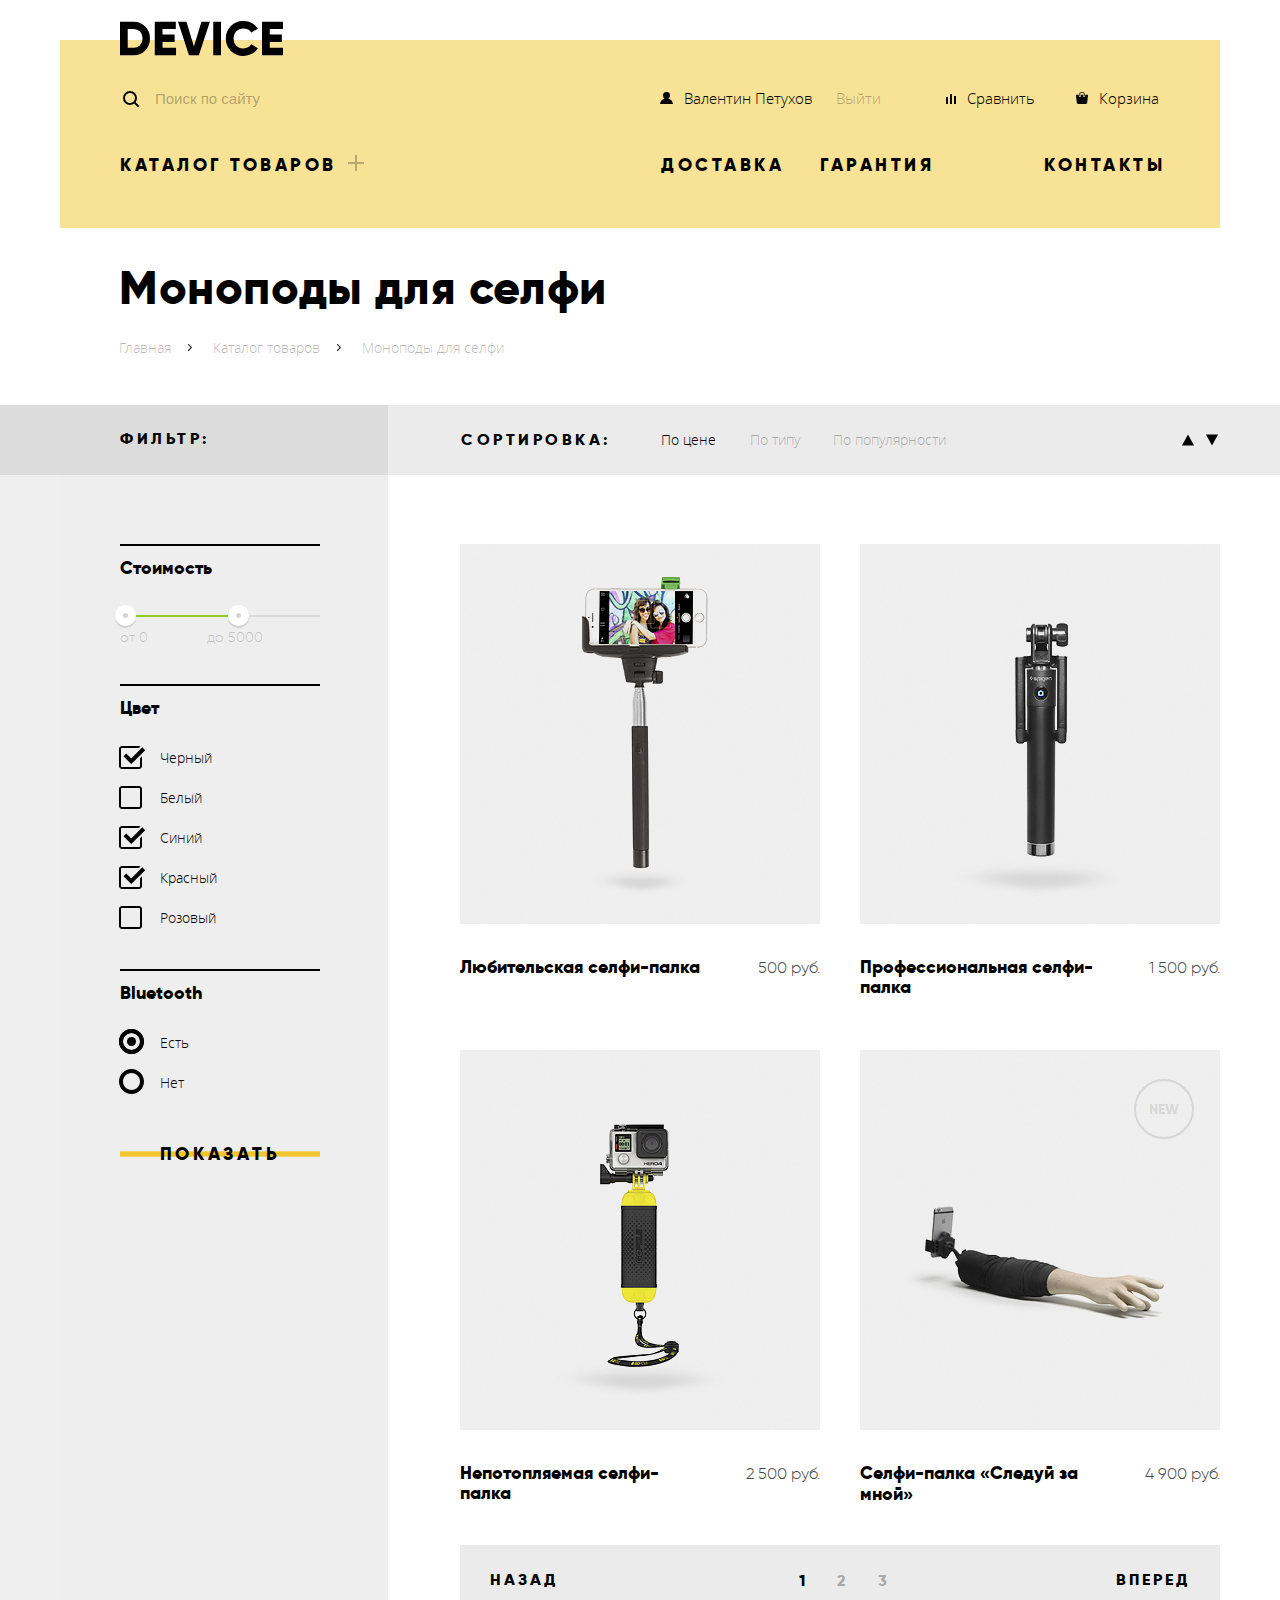
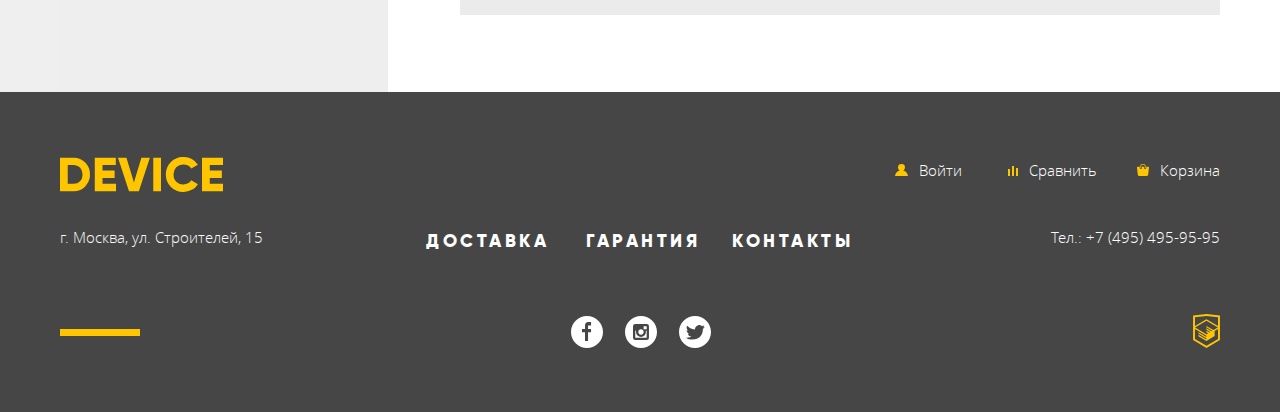
==== commit c1778c4b: ":+1:" ====
--- a/monopods.html
+++ b/monopods.html
@@ -18,7 +18,7 @@
       </a>
       <div class="header__actions user-actions">
         <div class="user-actions__item user-actions__item_search">
-          <form class="site-search" method="get">
+          <form class="site-search" action="https://echo.htmlacademy.ru" method="get">
             <label class="site-search__label" for="search-field">
               <svg class="site-search__icon">
                 <use xlink:href="img/svg/icons.svg#search"></use>
@@ -123,216 +123,220 @@
         </div>
       </header>
     </div>
-    <div class="catalog__container">
-    <div class="catalog__content centered">
-      <div class="catalog__filters">
-        <section class="filters">
-          <header class="filters__header">
-            <h4 class="filters__title">Фильтр:</h4>
-          </header>
-          <form class="filters__form">
-            <!--Price Filter  -->
-            <fieldset class="filters__fieldset filters__fieldset_price">
-              <legend class="filters__legend filters__legend_price">Стоимость</legend>
-              <span class="filters__fieldset_border filters__fieldset_border_price"></span>
-              <div class="filters__price-range price-range">
-                <div class="price-range__scale">
-                  <div class="price-range__bar"></div>
-                </div>
-                <div class="price-range__toggle toggle toggle_min"></div>
-                <div class="price-range__toggle toggle toggle_max"></div>
-              </div>
-              <div class="price-range__select">
-                <span class="price-range__select-min">от 0</span>
-                <span class="price-range__select-min">до 5000</span>
-              </div>
-            </fieldset>
-            <!-- Colour Filter -->
-            <fieldset class="filters__fieldset filters__fieldset_colour">
-              <legend class="filters__legend filters__legend_color">Цвет</legend>
-              <span class="filters__fieldset_border filters__fieldset_border_colour"></span>
-              <ul class="filters__options">
-                <li class="filters__option option">
-                  <input class="option__input" type="checkbox" id="filter-black-colour" checked>
-                  <label class="option__label option__label_checkbox" for="filter-black-colour">
-                    <svg class="option__icon option__icon_off">
-                      <use xlink:href="img/svg/icons.svg#checkbox-off"></use>
-                    </svg>
-                    <svg class="option__icon option__icon_on">
-                      <use xlink:href="img/svg/icons.svg#checkbox-on"></use>
-                    </svg>
-                    <span class="option__label-text">Черный</span>
-                  </label>
-                </li>
-                <li class="filters__option option">
-                  <input class="option__input" type="checkbox" id="filter-white-colour">
-                  <label class="option__label" for="filter-white-colour">
-                    <svg class="option__icon option__icon_off">
-                      <use xlink:href="img/svg/icons.svg#checkbox-off"></use>
-                    </svg>
-                    <svg class="option__icon option__icon_on">
-                      <use xlink:href="img/svg/icons.svg#checkbox-on"></use>
-                    </svg>
-                    <span class="option__label-text">Белый</span>
-                  </label>
-                </li>
-                <li class="filters__option option">
-                  <input class="option__input" type="checkbox" id="filter-blue-colour" checked>
-                  <label class="option__label" for="filter-blue-colour">
-                    <svg class="option__icon option__icon_off">
-                      <use xlink:href="img/svg/icons.svg#checkbox-off"></use>
-                    </svg>
-                    <svg class="option__icon option__icon_on">
-                      <use xlink:href="img/svg/icons.svg#checkbox-on"></use>
-                    </svg>
-                    <span class="option__label-text">Синий</span>
-                  </label>
-                </li>
-                <li class="filters__option option">
-                  <input class="option__input" type="checkbox" id="filter-red-colour" checked>
-                  <label class="option__label" for="filter-red-colour">
-                    <svg class="option__icon option__icon_off">
-                      <use xlink:href="img/svg/icons.svg#checkbox-off"></use>
-                    </svg>
-                    <svg class="option__icon option__icon_on">
-                      <use xlink:href="img/svg/icons.svg#checkbox-on"></use>
-                    </svg>
-                    <span class="option__label-text">Красный</span>
-                  </label>
-                </li>
-                <li class="filters__option option">
-                  <input class="option__input" type="checkbox" id="filter-rose-colour">
-                  <label class="option__label" for="filter-rose-colour">
-                    <svg class="option__icon option__icon_off">
-                      <use xlink:href="img/svg/icons.svg#checkbox-off"></use>
-                    </svg>
-                    <svg class="option__icon option__icon_on">
-                      <use xlink:href="img/svg/icons.svg#checkbox-on"></use>
-                    </svg>
-                    <span class="option__label-text">Розовый</span>
-                  </label>
-                </li>
-              </ul>
-            </fieldset>
-            <!-- Bluetooth Filter -->
-            <fieldset class="filters__fieldset filters__fieldset_bluetooth">
-              <legend class="filters__legend filters__legend_bluetooth">Bluetooth</legend>
-              <span class="filters__fieldset_border filters__fieldset_border_bluetooth"></span>
-              <ul class="filters__options option">
-                <li class="filters__option option">
-                  <input class="visually-hidden option__input" type="radio" name="radio" id="yes" checked>
-                  <label class="option__radio" for="yes">
-                    <svg class="option__radio-icon option__radio-icon_off">
-                      <use xlink:href="img/svg/icons.svg#radio-off"></use>
-                    </svg>
-                    <svg class="option__radio-icon option__radio-icon_on">
-                      <use xlink:href="img/svg/icons.svg#radio-on"></use>
-                    </svg>
-                    <span class="option__label-text">Есть</span>
-                  </label>
-                </li>
-                <li class="filters__option option">
-                  <input class="visually-hidden option__input" type="radio" name="radio" id="no">
-                  <label class="option__radio" for="no">
-                    <svg class="option__radio-icon option__radio-icon_off">
-                      <use xlink:href="img/svg/icons.svg#radio-off"></use>
-                    </svg>
-                    <svg class="option__radio-icon option__radio-icon_on">
-                      <use xlink:href="img/svg/icons.svg#radio-on"></use>
-                    </svg>
-                    <span class="option__label-text">Нет</span>
-                  </label>
-                </li>
-              </ul>
-            </fieldset>
-            <button class="filters__submit-btn btn" aria-label="Показать" type="submit">Показать</button>
-          </form>
+    <div class="catalog__filters-container filters-container">
+      <div class="filters-container__inner centered">
+        <section class="filters__header">
+          <h4 class="filters__title">Фильтр:</h4>
         </section>
-      </div>
-      <div class="catalog__products">
-        <section class="product-cards">
-          <h3 class="visually-hidden">Список товаров</h3>
-          <div class="main__sorting sorting" aria-label="Сортировка">
-            <div class="sorting__inner">
-              <h4 class="sorting__title">Сортировка:</h4>
-              <div class="sorting__types">
-                <a class="sorting__link sorting__link_active" href="#">По цене</a>
-                <a class="sorting__link" href="#">По типу</a>
-                <a class="sorting__link" href="#">По популярности</a>
-              </div>
-              <div class="sorting__directions">
-                <a class="sorting__dir" href="#" aria-label="по возрастанию"></a>
-                <a class="sorting__dir sorting__dir_desc" href="#" aria-label="по убыванию"></a>
-              </div>
+        <div class="main__sorting sorting" aria-label="Сортировка">
+          <div class="sorting__inner">
+            <h4 class="sorting__title">Сортировка:</h4>
+            <div class="sorting__types">
+              <a class="sorting__link sorting__link_active" href="#">По цене</a>
+              <a class="sorting__link" href="#">По типу</a>
+              <a class="sorting__link" href="#">По популярности</a>
+            </div>
+            <div class="sorting__directions">
+              <a class="sorting__dir" href="#" aria-label="по возрастанию"></a>
+              <a class="sorting__dir sorting__dir_desc" href="#" aria-label="по убыванию"></a>
             </div>
           </div>
-          <div class="product-cards__inner">
-            <article class="product-cards__card product">
-              <div class="product__link">
-                <img class="product__photo" src="img/products/item-1.jpg" width="360" height="380" alt="Любительская селфи-палка">
-                <div class="product__buy-box">
-                  <a class="product__buy-btn btn">В корзину</a>
-                  <a class="product__compare-btn" href="#">Добавить к сравнению</a>
-                </div>
+        </div>
+      </div>
+    </div>
+    <div class="catalog__container">
+      <div class="catalog__content centered">
+        <div class="catalog__filters">
+          <section class="filters">
+            <form class="filters__form" action="https://echo.htmlacademy.ru" method="get">
+              <!--Price Filter  -->
+              <fieldset class="filters__fieldset filters__fieldset_price">
+                <legend class="filters__legend filters__legend_price">Стоимость</legend>
+                <span class="filters__fieldset_border filters__fieldset_border_price"></span>
+                <div class="filters__price-range price-range">
+                  <div class="price-range__scale">
+                    <div class="price-range__bar"></div>
+                  </div>
+                  <div class="price-range__toggle toggle toggle_min"></div>
+                  <div class="price-range__toggle toggle toggle_max"></div>
+                </div>
+                <div class="price-range__select">
+                  <span class="price-range__select-min">от 0</span>
+                  <span class="price-range__select-min">до 5000</span>
+                </div>
+              </fieldset>
+              <!-- Colour Filter -->
+              <fieldset class="filters__fieldset filters__fieldset_colour">
+                <legend class="filters__legend filters__legend_color">Цвет</legend>
+                <span class="filters__fieldset_border filters__fieldset_border_colour"></span>
+                <ul class="filters__options">
+                  <li class="filters__option option">
+                    <input class="option__input" type="checkbox" id="filter-black-colour" checked>
+                    <label class="option__label option__label_checkbox" for="filter-black-colour">
+                      <svg class="option__icon option__icon_off">
+                        <use xlink:href="img/svg/icons.svg#checkbox-off"></use>
+                      </svg>
+                      <svg class="option__icon option__icon_on">
+                        <use xlink:href="img/svg/icons.svg#checkbox-on"></use>
+                      </svg>
+                      <span class="option__label-text">Черный</span>
+                    </label>
+                  </li>
+                  <li class="filters__option option">
+                    <input class="option__input" type="checkbox" id="filter-white-colour">
+                    <label class="option__label" for="filter-white-colour">
+                      <svg class="option__icon option__icon_off">
+                        <use xlink:href="img/svg/icons.svg#checkbox-off"></use>
+                      </svg>
+                      <svg class="option__icon option__icon_on">
+                        <use xlink:href="img/svg/icons.svg#checkbox-on"></use>
+                      </svg>
+                      <span class="option__label-text">Белый</span>
+                    </label>
+                  </li>
+                  <li class="filters__option option">
+                    <input class="option__input" type="checkbox" id="filter-blue-colour" checked>
+                    <label class="option__label" for="filter-blue-colour">
+                      <svg class="option__icon option__icon_off">
+                        <use xlink:href="img/svg/icons.svg#checkbox-off"></use>
+                      </svg>
+                      <svg class="option__icon option__icon_on">
+                        <use xlink:href="img/svg/icons.svg#checkbox-on"></use>
+                      </svg>
+                      <span class="option__label-text">Синий</span>
+                    </label>
+                  </li>
+                  <li class="filters__option option">
+                    <input class="option__input" type="checkbox" id="filter-red-colour" checked>
+                    <label class="option__label" for="filter-red-colour">
+                      <svg class="option__icon option__icon_off">
+                        <use xlink:href="img/svg/icons.svg#checkbox-off"></use>
+                      </svg>
+                      <svg class="option__icon option__icon_on">
+                        <use xlink:href="img/svg/icons.svg#checkbox-on"></use>
+                      </svg>
+                      <span class="option__label-text">Красный</span>
+                    </label>
+                  </li>
+                  <li class="filters__option option">
+                    <input class="option__input" type="checkbox" id="filter-rose-colour">
+                    <label class="option__label" for="filter-rose-colour">
+                      <svg class="option__icon option__icon_off">
+                        <use xlink:href="img/svg/icons.svg#checkbox-off"></use>
+                      </svg>
+                      <svg class="option__icon option__icon_on">
+                        <use xlink:href="img/svg/icons.svg#checkbox-on"></use>
+                      </svg>
+                      <span class="option__label-text">Розовый</span>
+                    </label>
+                  </li>
+                </ul>
+              </fieldset>
+              <!-- Bluetooth Filter -->
+              <fieldset class="filters__fieldset filters__fieldset_bluetooth">
+                <legend class="filters__legend filters__legend_bluetooth">Bluetooth</legend>
+                <span class="filters__fieldset_border filters__fieldset_border_bluetooth"></span>
+                <ul class="filters__options option">
+                  <li class="filters__option option">
+                    <input class="visually-hidden option__input" type="radio" name="radio" id="yes" checked>
+                    <label class="option__radio" for="yes">
+                      <svg class="option__radio-icon option__radio-icon_off">
+                        <use xlink:href="img/svg/icons.svg#radio-off"></use>
+                      </svg>
+                      <svg class="option__radio-icon option__radio-icon_on">
+                        <use xlink:href="img/svg/icons.svg#radio-on"></use>
+                      </svg>
+                      <span class="option__label-text">Есть</span>
+                    </label>
+                  </li>
+                  <li class="filters__option option">
+                    <input class="visually-hidden option__input" type="radio" name="radio" id="no">
+                    <label class="option__radio" for="no">
+                      <svg class="option__radio-icon option__radio-icon_off">
+                        <use xlink:href="img/svg/icons.svg#radio-off"></use>
+                      </svg>
+                      <svg class="option__radio-icon option__radio-icon_on">
+                        <use xlink:href="img/svg/icons.svg#radio-on"></use>
+                      </svg>
+                      <span class="option__label-text">Нет</span>
+                    </label>
+                  </li>
+                </ul>
+              </fieldset>
+              <button class="filters__submit-btn btn" aria-label="Показать" type="submit">Показать</button>
+            </form>
+          </section>
+        </div>
+        <div class="catalog__products">
+          <section class="product-cards">
+            <h3 class="visually-hidden">Список товаров</h3>
+            <div class="product-cards__inner">
+              <article class="product-cards__card product">
+                <div class="product__link">
+                  <img class="product__photo" src="img/products/item-1.jpg" width="360" height="380" alt="Любительская селфи-палка">
+                  <div class="product__buy-box">
+                    <a class="product__buy-btn btn">В корзину</a>
+                    <a class="product__compare-btn" href="#">Добавить к сравнению</a>
+                  </div>
+                </div>
+                <div class="product__info">
+                  <h4 class="product__name"><a class="product__name-link" href="#">Любительская селфи-палка</a></h4>
+                  <p class="product__price">500 руб.</p>
+                </div>
+              </article>
+              <article class="product-cards__card product">
+                <div class="product__link">
+                  <img class="product__photo" src="img/products/item-2.jpg" width="360" height="380" alt="Профессиональная селфи-палка">
+                  <div class="product__buy-box">
+                    <a class="product__buy-btn btn">В корзину</a>
+                    <a class="product__compare-btn" href="#">Добавить к сравнению</a>
+                  </div>
+                </div>
+                <div class="product__info">
+                  <h4 class="product__name"><a class="product__name-link" href="#">Профессиональная селфи-палка</a></h4>
+                  <p class="product__price">1 500 руб.</p>
+                </div>
+              </article>
+              <article class="product-cards__card product">
+                <div class="product__link">
+                  <img class="product__photo" src="img/products/item-3.jpg" width="360" height="380" alt="Непотопляемая селфи-палка">
+                  <div class="product__buy-box">
+                    <a class="product__buy-btn btn">В корзину</a>
+                    <a class="product__compare-btn" href="#">Добавить к сравнению</a>
+                  </div>
+                </div>
+                <div class="product__info">
+                  <h4 class="product__name"><a class="product__name-link" href="#">Непотопляемая селфи-палка</a></h4>
+                  <p class="product__price">2 500 руб.</p>
+                </div>
+              </article>
+              <article class="product-cards__card product">
+                <div class="product__link product__link_new">
+                  <img class="product__photo" src="img/products/item-4.jpg" width="360" height="380" alt="Селфи-палка «Следуй за мной»">
+                  <div class="product__buy-box">
+                    <a class="product__buy-btn btn">В корзину</a>
+                    <a class="product__compare-btn" href="#">Добавить к сравнению</a>
+                  </div>
+                </div>
+                <div class="product__info">
+                  <h4 class="product__name"><a class="product__name-link" href="#">Селфи-палка «Следуй за мной»</a></h4>
+                  <p class="product__price">4 900 руб.</p>
+                </div>
+              </article>
+            </div>
+            <div class="main__catalog-pagination pagination" aria-label="Переключение страниц с карточками товаров">
+              <a class="pagination__link pagination__link_direction" href="#" aria-label="Переход на предыдущую страницу">Назад</a>
+              <div class="pagination__pages">
+                <a class="pagination__link pagination__link_page pagination__link_current" href="#" aria-label="Первая страница">1</a>
+                <a class="pagination__link pagination__link_page" href="#" aria-label="Вторая страница">2</a>
+                <a class="pagination__link pagination__link_page" href="#" aria-label="Третья страница">3</a>
               </div>
-              <div class="product__info">
-                <h4 class="product__name"><a class="product__name-link" href="#">Любительская селфи-палка</a></h4>
-                <p class="product__price">500 руб.</p>
-              </div>
-            </article>
-            <article class="product-cards__card product">
-              <div class="product__link">
-                <img class="product__photo" src="img/products/item-2.jpg" width="360" height="380" alt="Профессиональная селфи-палка">
-                <div class="product__buy-box">
-                  <a class="product__buy-btn btn">В корзину</a>
-                  <a class="product__compare-btn" href="#">Добавить к сравнению</a>
-                </div>
-              </div>
-              <div class="product__info">
-                <h4 class="product__name"><a class="product__name-link" href="#">Профессиональная селфи-палка</a></h4>
-                <p class="product__price">1 500 руб.</p>
-              </div>
-            </article>
-            <article class="product-cards__card product">
-              <div class="product__link">
-                <img class="product__photo" src="img/products/item-3.jpg" width="360" height="380" alt="Непотопляемая селфи-палка">
-                <div class="product__buy-box">
-                  <a class="product__buy-btn btn">В корзину</a>
-                  <a class="product__compare-btn" href="#">Добавить к сравнению</a>
-                </div>
-              </div>
-              <div class="product__info">
-                <h4 class="product__name"><a class="product__name-link" href="#">Непотопляемая селфи-палка</a></h4>
-                <p class="product__price">2 500 руб.</p>
-              </div>
-            </article>
-            <article class="product-cards__card product">
-              <div class="product__link product__link_new">
-                <img class="product__photo" src="img/products/item-4.jpg" width="360" height="380" alt="Селфи-палка «Следуй за мной»">
-                <div class="product__buy-box">
-                  <a class="product__buy-btn btn">В корзину</a>
-                  <a class="product__compare-btn" href="#">Добавить к сравнению</a>
-                </div>
-              </div>
-              <div class="product__info">
-                <h4 class="product__name"><a class="product__name-link" href="#">Селфи-палка «Следуй за мной»</a></h4>
-                <p class="product__price">4 900 руб.</p>
-              </div>
-            </article>
-          </div>
-          <div class="main__catalog-pagination pagination" aria-label="Переключение страниц с карточками товаров">
-            <a class="pagination__link pagination__link_direction" href="#" aria-label="Переход на предыдущую страницу">Назад</a>
-            <div class="pagination__pages">
-              <a class="pagination__link pagination__link_page pagination__link_current" href="#" aria-label="Первая страница">1</a>
-              <a class="pagination__link pagination__link_page" href="#" aria-label="Вторая страница">2</a>
-              <a class="pagination__link pagination__link_page" href="#" aria-label="Третья страница">3</a>
+              <a class="pagination__link pagination__link_direction" href="#" aria-label="Переход на следующую страницу">Вперед</a>
             </div>
-            <a class="pagination__link pagination__link_direction" href="#" aria-label="Переход на следующую страницу">Вперед</a>
-          </div>
-        </section>
+          </section>
+        </div>
       </div>
     </div>
-  </div>
   </main>
   <footer class="site__footer footer">
     <div class="centered footer__inner">
--- a/css/minifiedcss.css
+++ b/css/minifiedcss.css
@@ -1,14 +1,14 @@
 @font-face{font-family:'Open Sans';src:url('../fonts/opensans-light-webfont.woff2') format('woff2'),
   url('../fonts/opensans-light-webfont.woff') format('woff');font-weight:300;font-style:normal}@font-face{font-family:'Gilroy';src:url('../fonts/gilroyextrabold-webfont.woff2') format('woff2'),
   url('../fonts/gilroyextrabold-webfont.woff') format('woff');font-weight:800;font-style:bold}@font-face{font-family:'Gilroy';src:url('../fonts/gilroylight-webfont.woff2') format('woff2'),
-  url('../fonts/gilroylight-webfont.woff') format('woff');font-weight:300;font-style:normal}.site{width:100%;min-height:100vh;margin:0;padding:0;font:normal 15px/2 "Open Sans", "Arial", "Helvetica", sans-serif;color:rgba(70, 70, 70, 1)}.site__header{margin-top:40px}.visually-hidden:not(:focus):not(:active){position:absolute;width:1px;height:1px;margin:-1px;border:0;padding:0;white-space:nowrap;-webkit-clip-path:inset(100%);clip-path:inset(100%);clip:rect(0 0 0 0);overflow:hidden}img{max-width:100%;height:auto}.btn{position:relative;z-index:0;display:inline-block;width:100%;padding:9px 0;vertical-align:middle;font:bold 18px "Gilroy", "Arial", "Helvetica", sans-serif;letter-spacing:3.7px;text-align:center;text-transform:uppercase;text-decoration:none;color:rgba(0, 0, 0, 1);cursor:pointer}.btn:before{content:"";position:absolute;top:0;right:0;bottom:0;left:0;z-index:-1;background-color:rgb(240, 197, 46);-webkit-transform:scaleY(0.14);-ms-transform:scaleY(0.14);transform:scaleY(0.14);-webkit-transition:all .2s ease-in-out;-o-transition:all .2s ease-in-out;transition:all .2s ease-in-out}.btn:focus:before,.btn:hover:before{-webkit-transform:scaleY(1);-ms-transform:scaleY(1);transform:scaleY(1)}.btn:active,.btn:active:before{color:rgba(0, 0, 0, 0.3);-webkit-transform:scaleY(1);-ms-transform:scaleY(1);transform:scaleY(1)}.main-heading{font:bold 47px/1.2 "Gilroy", "Arial", "Helvetica", sans-serif;letter-spacing:0.6px;color:rgba(0, 0, 0, 1)}.centered{width:1160px;margin:0 auto;padding:0 20px}.header{min-height:188px;padding:0 55px 0;background-color:rgba(240, 197, 46, 0.5)}.header__logo{display:inline-block;margin-top:-28px;margin-bottom:14px}.header__actions{margin-bottom:26px}.header__nav{margin-bottom:0}.site-logo{height:45px}.site-logo:focus,.site-logo:hover{opacity:0.6}.site-logo:active{opacity:0.3}.site-logo__img{width:163px;height:35px;padding:5px}.user-actions{display:-webkit-box;display:-webkit-flex;display:-ms-flexbox;display:flex;-webkit-box-pack:justify;-webkit-justify-content:space-between;-ms-flex-pack:justify;justify-content:space-between;-webkit-box-align:baseline;-webkit-align-items:baseline;-ms-flex-align:baseline;align-items:baseline;-webkit-flex-wrap:wrap;-ms-flex-wrap:wrap;flex-wrap:wrap;padding:0;list-style:none}.user-actions__item{margin-right:10px}.user-actions__item_search{position:relative;-webkit-flex-basis:440px;-ms-flex-preferred-size:440px;flex-basis:440px}.user-actions__list{display:-webkit-box;display:-webkit-flex;display:-ms-flexbox;display:flex;-webkit-flex-basis:505px;-ms-flex-preferred-size:505px;flex-basis:505px;-webkit-flex-wrap:wrap;-ms-flex-wrap:wrap;flex-wrap:wrap;margin:0;list-style:none}.user-actions__item_login{-webkit-flex-basis:277px;-ms-flex-preferred-size:277px;flex-basis:277px}.user-actions__item_loged{-webkit-flex-basis:159px;-ms-flex-preferred-size:159px;flex-basis:159px}.user-actions__item_logout{-webkit-flex-basis:107px;-ms-flex-preferred-size:107px;flex-basis:107px}.user-actions__item_compare{-webkit-flex-basis:100px;-ms-flex-preferred-size:100px;flex-basis:100px}.user-actions__item_cart{margin-right:6px;margin-left:auto}.site-search{display:-webkit-box;display:-webkit-flex;display:-ms-flexbox;display:flex;-webkit-box-align:center;-webkit-align-items:center;-ms-flex-align:center;align-items:center}.site-search__label{position:absolute;top:11px;left:8px;width:16px;height:16px}.site-search__icon{width:16px;height:16px}.site-search__field{-webkit-flex-basis:355px;-ms-flex-preferred-size:355px;flex-basis:355px;height:49px;padding-left:40px;padding-right:10px;color:rgba(1, 1, 1, 0.3);background:none;border:none;border-bottom:2px solid rgba(1, 1, 1, 0)}.site-search__field:active,.site-search__field:focus{border-bottom-color:rgba(1, 1, 1, 1);outline:none}.site-search__field::-webkit-input-placeholder{color:rgba(1, 1, 1, 0.3)}.site-search__field:hover::-webkit-input-placeholder{color:rgba(1, 1, 1, 0.6)}.site-search__field:active::-webkit-input-placeholder,.site-search__field:focus::-webkit-input-placeholder{color:rgba(1, 1, 1, 1)}.site-search__button{display:none;height:49px;padding:0 18px;background:none;border:2px solid black;border-radius:0px;cursor:pointer}.site-search__field:active+.site-search__button,.site-search__field:focus+.site-search__button{display:-webkit-box;display:-webkit-flex;display:-ms-flexbox;display:flex}.site-search__field:active+.site-search__button:hover,.site-search__field:focus+.site-search__button:hover{background-color:rgba(1, 1, 1, 1);color:rgba(250, 250, 250, 1)}.site-search__field:active+.site-search__button:active,.site-search__field:focus+.site-search__button:active{background-color:rgba(1, 1, 1, 1);color:rgba(250, 250, 250, 0.3)}.action__link{position:relative;color:rgba(0, 0, 0, 1);text-decoration:none}.action__link_logout{color:rgba(0, 0, 0, .3)}.action__link:hover{opacity:0.6}.action__link:active{opacity:0.3}.action__text{padding-left:7px}.icon-login{width:13px;height:12px}.icon-compare{width:10px;height:10px}.icon-cart{width:12px;height:12px}.nav{font:bold 18px "Gilroy", "Arial", "Helvetica", sans-serif;text-transform:uppercase}.nav__list{position:relative;display:-webkit-box;display:-webkit-flex;display:-ms-flexbox;display:flex;-webkit-flex-wrap:wrap;-ms-flex-wrap:wrap;flex-wrap:wrap;-webkit-box-align:baseline;-webkit-align-items:baseline;-ms-flex-align:baseline;align-items:baseline;margin:0;padding:0;list-style:none}.nav__item:not(:last-child){margin-right:20px;padding:5px 0 5px 5px}.nav__item_catalog{-webkit-flex-basis:516px;-ms-flex-preferred-size:516px;flex-basis:516px;margin-right:40px;cursor:pointer}.nav__item_delivery{-webkit-flex-basis:134px;-ms-flex-preferred-size:134px;flex-basis:134px}.nav__item_warranty{-webkit-flex-basis:179px;-ms-flex-preferred-size:179px;flex-basis:179px}.nav__item_contacts{margin-right:0;margin-left:auto}.nav__item-name{margin-right:3px}.nav__link{color:rgba(0, 0, 0, 1);text-decoration:none;letter-spacing:3.5px;outline:none}.nav__link:focus,.nav__link:hover{color:rgba(1, 1, 1, 0.6)}.nav__link:active{color:rgba(1, 1, 1, 0.3)}.nav__icon{width:16px;height:16px;opacity:0.3}.nav__sub-list{position:absolute;left:-55px;z-index:2;display:none;width:1100px;min-height:143px;padding:23px 0 0 60px;font:normal 15px/36px "Open Sans", "Arial", "Helvetica", sans-serif;letter-spacing:0.1px;list-style:none;text-transform:none;background-color:rgba(247, 226, 150, 1)}.nav__item_catalog:hover .nav__sub-list{display:block}.nav__sub-item{display:inline-block;margin-right:59px;vertical-align:top}.nav__sub-link{display:block;text-decoration:none;color:rgba(0, 0, 0, 1)}.nav__sub-link:focus,.nav__sub-link:hover{color:rgba(0, 0, 0, 0.6)}.nav__sub-link:active{color:rgba(0, 0, 0, 0.3)}.site__main{margin-bottom:83px}.site__catalog{margin-top:-14px}.main{width:100%}.main__slider{margin-bottom:62px}.main__categories{margin-bottom:184px}.main__brands{margin-bottom:95px}.main__services{margin-bottom:95px}.slider{position:relative;padding:0 0 35px}.slider:after{content:'';position:absolute;top:0;z-index:-1;width:100%;height:111px;background-color:rgb(247, 226, 150)}.slider__switcher{position:absolute;right:74px;bottom:182px;display:-webkit-box;display:-webkit-flex;display:-ms-flexbox;display:flex;-webkit-box-pack:justify;-webkit-justify-content:space-between;-ms-flex-pack:justify;justify-content:space-between;width:95px;list-style:none}.slider__switch{position:relative;width:30px;height:30px;padding:10px;background:none;border:none;border-radius:50%;outline:none;cursor:pointer;z-index:1}.slider__switch:after{content:'';position:absolute;top:0;left:0;right:0;bottom:0;width:10px;height:10px;margin:auto;border:1px solid black;border-radius:50%;background-color:#fff;cursor:pointer;pointer-events:none}.slider__switch_curent:after{content:'';position:absolute;top:0;left:0;right:0;bottom:0;width:10px;height:10px;margin:auto;border:1px solid black;border-radius:50%;background-color:#fff;-webkit-box-shadow:inset 0px 0px 0px 2px white,
+  url('../fonts/gilroylight-webfont.woff') format('woff');font-weight:300;font-style:normal}.site{width:100%;min-height:100vh;margin:0;padding:0;font:normal 15px/2 'Open Sans', 'Arial', 'Helvetica', sans-serif;color:rgba(70, 70, 70, 1)}.site__header{margin-top:40px}.visually-hidden:not(:focus):not(:active){position:absolute;width:1px;height:1px;margin:-1px;border:0;padding:0;white-space:nowrap;-webkit-clip-path:inset(100%);clip-path:inset(100%);clip:rect(0 0 0 0);overflow:hidden}img{max-width:100%;height:auto}.btn{position:relative;z-index:0;display:inline-block;width:100%;padding:9px 0;vertical-align:middle;font:bold 18px 'Gilroy', 'Arial', 'Helvetica', sans-serif;letter-spacing:3.7px;text-align:center;text-transform:uppercase;text-decoration:none;color:rgba(0, 0, 0, 1);cursor:pointer}.btn:before{content:'';position:absolute;top:0;right:0;bottom:0;left:0;z-index:-1;background-color:rgb(240, 197, 46);-webkit-transform:scaleY(0.14);-ms-transform:scaleY(0.14);transform:scaleY(0.14);-webkit-transition:all .2s ease-in-out;-o-transition:all .2s ease-in-out;transition:all .2s ease-in-out}.btn:focus:before,.btn:hover:before{-webkit-transform:scaleY(1);-ms-transform:scaleY(1);transform:scaleY(1)}.btn:active,.btn:active:before{color:rgba(0, 0, 0, 0.3);-webkit-transform:scaleY(1);-ms-transform:scaleY(1);transform:scaleY(1)}.main-heading{font:bold 47px/1.2 'Gilroy', 'Arial', 'Helvetica', sans-serif;letter-spacing:0.6px;color:rgba(0, 0, 0, 1)}.centered{width:1160px;margin:0 auto;padding:0 20px}.header{min-height:188px;padding:0 55px 0;background-color:rgba(240, 197, 46, 0.5)}.header__logo{display:inline-block;margin-top:-28px;margin-bottom:14px}.header__actions{margin-bottom:26px}.header__nav{margin-bottom:0}.site-logo{height:45px}.site-logo:focus,.site-logo:hover{opacity:0.6}.site-logo:active{opacity:0.3}.site-logo__img{width:163px;height:35px;padding:5px}.user-actions{display:-webkit-box;display:-webkit-flex;display:-ms-flexbox;display:flex;-webkit-box-pack:justify;-webkit-justify-content:space-between;-ms-flex-pack:justify;justify-content:space-between;-webkit-box-align:baseline;-webkit-align-items:baseline;-ms-flex-align:baseline;align-items:baseline;-webkit-flex-wrap:wrap;-ms-flex-wrap:wrap;flex-wrap:wrap;padding:0;list-style:none}.user-actions__item{margin-right:10px}.user-actions__item_search{position:relative;-webkit-flex-basis:440px;-ms-flex-preferred-size:440px;flex-basis:440px}.user-actions__list{display:-webkit-box;display:-webkit-flex;display:-ms-flexbox;display:flex;-webkit-flex-basis:505px;-ms-flex-preferred-size:505px;flex-basis:505px;-webkit-flex-wrap:wrap;-ms-flex-wrap:wrap;flex-wrap:wrap;margin:0;list-style:none}.user-actions__item_login{-webkit-flex-basis:277px;-ms-flex-preferred-size:277px;flex-basis:277px}.user-actions__item_loged{-webkit-flex-basis:159px;-ms-flex-preferred-size:159px;flex-basis:159px}.user-actions__item_logout{-webkit-flex-basis:107px;-ms-flex-preferred-size:107px;flex-basis:107px}.user-actions__item_compare{-webkit-flex-basis:100px;-ms-flex-preferred-size:100px;flex-basis:100px}.user-actions__item_cart{margin-right:6px;margin-left:auto}.site-search{display:-webkit-box;display:-webkit-flex;display:-ms-flexbox;display:flex;-webkit-box-align:center;-webkit-align-items:center;-ms-flex-align:center;align-items:center}.site-search__label{position:absolute;top:11px;left:8px;width:16px;height:16px}.site-search__icon{width:16px;height:16px}.site-search__field{-webkit-flex-basis:355px;-ms-flex-preferred-size:355px;flex-basis:355px;height:49px;padding-left:40px;padding-right:10px;color:rgba(1, 1, 1, 0.3);background:none;border:none;border-bottom:2px solid rgba(1, 1, 1, 0)}.site-search__field:active,.site-search__field:focus{border-bottom-color:rgba(1, 1, 1, 1);outline:none}.site-search__field::-webkit-input-placeholder{color:rgba(1, 1, 1, 0.3)}.site-search__field:hover::-webkit-input-placeholder{color:rgba(1, 1, 1, 0.6)}.site-search__field:active::-webkit-input-placeholder,.site-search__field:focus::-webkit-input-placeholder{color:rgba(1, 1, 1, 1)}.site-search__button{display:none;height:49px;padding:0 18px;background:none;border:2px solid black;border-radius:0px;cursor:pointer}.site-search__field:active+.site-search__button,.site-search__field:focus+.site-search__button{display:-webkit-box;display:-webkit-flex;display:-ms-flexbox;display:flex}.site-search__field:active+.site-search__button:hover,.site-search__field:focus+.site-search__button:hover{background-color:rgba(1, 1, 1, 1);color:rgba(250, 250, 250, 1)}.site-search__field:active+.site-search__button:active,.site-search__field:focus+.site-search__button:active{background-color:rgba(1, 1, 1, 1);color:rgba(250, 250, 250, 0.3)}.action__link{position:relative;color:rgba(0, 0, 0, 1);text-decoration:none}.action__link_logout{color:rgba(0, 0, 0, .3)}.action__link:hover{opacity:0.6}.action__link:active{opacity:0.3}.action__text{padding-left:7px}.icon-login{width:13px;height:12px}.icon-compare{width:10px;height:10px}.icon-cart{width:12px;height:12px}.nav{font:bold 18px 'Gilroy', 'Arial', 'Helvetica', sans-serif;text-transform:uppercase}.nav__list{position:relative;display:-webkit-box;display:-webkit-flex;display:-ms-flexbox;display:flex;-webkit-flex-wrap:wrap;-ms-flex-wrap:wrap;flex-wrap:wrap;-webkit-box-align:baseline;-webkit-align-items:baseline;-ms-flex-align:baseline;align-items:baseline;margin:0;padding:0;list-style:none}.nav__item:not(:last-child){margin-right:20px;padding:5px 0 5px 5px}.nav__item_catalog{-webkit-flex-basis:516px;-ms-flex-preferred-size:516px;flex-basis:516px;margin-right:40px;cursor:pointer}.nav__item_delivery{-webkit-flex-basis:134px;-ms-flex-preferred-size:134px;flex-basis:134px}.nav__item_warranty{-webkit-flex-basis:179px;-ms-flex-preferred-size:179px;flex-basis:179px}.nav__item_contacts{margin-right:0;margin-left:auto}.nav__item-name{margin-right:3px}.nav__link{color:rgba(0, 0, 0, 1);text-decoration:none;letter-spacing:3.5px;outline:none}.nav__link:focus,.nav__link:hover{color:rgba(1, 1, 1, 0.6)}.nav__link:active{color:rgba(1, 1, 1, 0.3)}.nav__icon{width:16px;height:16px;opacity:0.3}.nav__sub-list{position:absolute;left:-55px;z-index:2;display:none;width:1100px;min-height:141px;padding:23px 0 0 60px;font:normal 15px/36px 'Open Sans', 'Arial', 'Helvetica', sans-serif;letter-spacing:0.1px;list-style:none;text-transform:none;background-color:rgba(247, 226, 150, 1)}.nav__item_catalog:hover .nav__sub-list{display:block}.nav__sub-item{display:inline-block;margin-right:59px;vertical-align:top}.nav__sub-link{display:block;text-decoration:none;color:rgba(0, 0, 0, 1)}.nav__sub-link:focus,.nav__sub-link:hover{color:rgba(0, 0, 0, 0.6)}.nav__sub-link:active{color:rgba(0, 0, 0, 0.3)}.site__main{margin-bottom:83px}.site__catalog{margin-top:-14px}.main{width:100%}.main__slider{margin-bottom:62px}.main__categories{margin-bottom:184px}.main__brands{margin-bottom:95px}.main__services{margin-bottom:95px}.slider{position:relative;padding:0 0 35px}.slider:after{content:'';position:absolute;top:0;z-index:-1;width:100%;height:111px;background-color:rgb(247, 226, 150)}.slider__switcher{position:absolute;right:74px;bottom:182px;display:-webkit-box;display:-webkit-flex;display:-ms-flexbox;display:flex;-webkit-box-pack:justify;-webkit-justify-content:space-between;-ms-flex-pack:justify;justify-content:space-between;width:95px;list-style:none}.slider__switch{position:relative;width:30px;height:30px;padding:10px;background:none;border:none;border-radius:50%;outline:none;cursor:pointer;z-index:1}.slider__switch:after{content:'';position:absolute;top:0;left:0;right:0;bottom:0;width:10px;height:10px;margin:auto;border:1px solid black;border-radius:50%;background-color:#fff;cursor:pointer;pointer-events:none}.slider__switch_curent:after{content:'';position:absolute;top:0;left:0;right:0;bottom:0;width:10px;height:10px;margin:auto;border:1px solid black;border-radius:50%;background-color:#fff;-webkit-box-shadow:inset 0px 0px 0px 2px white,
   inset 0 0 0 3px black;box-shadow:inset 0px 0px 0px 2px white,
-  inset 0 0 0 3px black;cursor:pointer;pointer-events:none}.slide{display:-webkit-box;display:-webkit-flex;display:-ms-flexbox;display:flex;-webkit-box-pack:justify;-webkit-justify-content:space-between;-ms-flex-pack:justify;justify-content:space-between}.slide__img-wrapper{width:500px;margin-left:35px;padding-left:55px}.slide__info-wrapper{position:relative;display:-webkit-box;display:-webkit-flex;display:-ms-flexbox;display:flex;-webkit-box-orient:vertical;-webkit-box-direction:normal;-webkit-flex-direction:column;-ms-flex-direction:column;flex-direction:column;width:505px;padding-right:55px}.slide__order{position:absolute;top:-11px;right:48px;width:100%;font:bold 179px/1 "Gilroy", "Arial", "Helvetica", sans-serif;text-align:right;color:rgba(255, 255, 255, 1)}.slide__order:before{content:'';position:absolute;top:48px;left:48px;width:100px;height:7px;background-color:white}.slide__slogan{z-index:1;padding-top:33px;margin-bottom:2px}.slide__description{-webkit-flex-basis:90px;-ms-flex-preferred-size:90px;flex-basis:90px}.slide__product-link{width:220px;margin-bottom:51px}.services{min-height:288px;background-color:rgba(229, 229, 229, 1)}.product-details__row{display:-webkit-box;display:-webkit-flex;display:-ms-flexbox;display:flex;-webkit-flex-wrap:wrap;-ms-flex-wrap:wrap;flex-wrap:wrap;margin-bottom:11px}.product-details__value{margin-right:75px;font:normal 36px "Gilroy", "Arial", "Helvetica", sans-serif;color:rgba(0, 0, 0, 1)}.product-details__parameter{margin-right:77px;font-size:13px;line-height:20px}.category{display:-webkit-box;display:-webkit-flex;display:-ms-flexbox;display:flex;-webkit-flex-wrap:wrap;-ms-flex-wrap:wrap;flex-wrap:wrap;-webkit-box-pack:justify;-webkit-justify-content:space-between;-ms-flex-pack:justify;justify-content:space-between}.category__link{display:-webkit-box;display:-webkit-flex;display:-ms-flexbox;display:flex;-webkit-box-orient:vertical;-webkit-box-direction:normal;-webkit-flex-direction:column;-ms-flex-direction:column;flex-direction:column;-webkit-flex-basis:160px;-ms-flex-preferred-size:160px;flex-basis:160px;font:bold 18px/22px "Gilroy", "Arial", "Helvetica", sans-serif;color:rgba(0, 0, 0, 1);text-decoration:none}.category__link-img-container{position:relative;width:160px;height:160px;margin-bottom:34px;background-color:rgba(240, 197, 46, 0.5)}.category__link-img{position:absolute}.category__link-img_virtual{top:52px;left:31px;width:97px;height:55px}.category__link-img_monopod{top:41px;left:38px;width:86px;height:117px}.category__link-img_camera{top:38px;left:49px;width:71px;height:87px}.category__link-img_bracelet{top:50px;left:28px;width:107px;height:65px}.category__link-img_watch{top:32px;left:55px;width:56px;height:98px}.category__link-img_quadrocopter{top:49px;left:13px;width:132px;height:69px}.category__link-text{letter-spacing:0.2px}.category__link:focus .category__link-img-container,.category__link:hover .category__link-img-container{background-color:rgba(240, 197, 46, 1);-webkit-transition:ease-in-out 0.2s;-o-transition:ease-in-out 0.2s;transition:ease-in-out 0.2s}.category__link:active .category__link-img-container{background-color:rgba(240, 197, 46, 1);-webkit-transition:ease-in-out 0.2s;-o-transition:ease-in-out 0.2s;transition:ease-in-out 0.2s}.category__link:active .category__link-img{opacity:0.3}.category__link:active .category__link-text{opacity:0.3}.accordion{position:relative;display:-webkit-box;display:-webkit-flex;display:-ms-flexbox;display:flex;-webkit-box-pack:justify;-webkit-justify-content:space-between;-ms-flex-pack:justify;justify-content:space-between}.accordion__btns{-webkit-flex-basis:254px;-ms-flex-preferred-size:254px;flex-basis:254px;position:relative;margin-top:-18px}.accordion__btns:after{content:'';position:absolute;top:-82px;right:-30px;width:7px;height:319px;background-color:black}.accordion__btn{width:160px;margin-bottom:26px;border:none;background:none}.accordion__btn_active{position:relative;background-color:black;border-radius:0;color:rgb(247, 225, 132)}.accordion__btn_active:after{content:'';position:absolute;top:0;right:-120px;width:120px;height:38px;background-color:black}.accordion__btn_active:not(:active):before{background:none}.accordion__tab{-webkit-flex-basis:758px;-ms-flex-preferred-size:758px;flex-basis:758px;margin-top:-77px;margin-right:0}.accordion__heading{margin-bottom:26px}.accordion__description{width:600px;letter-spacing:0.2px;padding-bottom:20px}.accordion__img{position:absolute;top:-15px;right:86px}.brand{display:-webkit-box;display:-webkit-flex;display:-ms-flexbox;display:flex;-webkit-flex-wrap:wrap;-ms-flex-wrap:wrap;flex-wrap:wrap;-webkit-box-pack:justify;-webkit-justify-content:space-between;-ms-flex-pack:justify;justify-content:space-between;list-style:none}.brand__item{width:260px;height:100px}.brand__link{width:260px;height:100px}.brand__link_dji{background-image:url('../img/brands/logo-1.jpg');-webkit-transition:ease-out 0.2s;-o-transition:ease-out 0.2s;transition:ease-out 0.2s}.brand__link_dji:focus,.brand__link_dji:hover{background-image:url('../img/brands/logo-1-hover.jpg');-webkit-transition:ease-in 0.2s;-o-transition:ease-in 0.2s;transition:ease-in 0.2s}.brand__link_spga{background-image:url('../img/brands/logo-2.jpg');-webkit-transition:ease-out 0.2s;-o-transition:ease-out 0.2s;transition:ease-out 0.2s}.brand__link_spga:focus,.brand__link_spga:hover{background-image:url('../img/brands/logo-2-hover.jpg');-webkit-transition:ease-in 0.2s;-o-transition:ease-in 0.2s;transition:ease-in 0.2s}.brand__link_gopro{background-image:url('../img/brands/logo-3.jpg');-webkit-transition:ease-out 0.2s;-o-transition:ease-out 0.2s;transition:ease-out 0.2s}.brand__link_gopro:focus,.brand__link_gopro:hover{background-image:url('../img/brands/logo-3-hover.jpg');-webkit-transition:ease-in 0.2s;-o-transition:ease-in 0.2s;transition:ease-in 0.2s}.brand__link_vive{background-image:url('../img/brands/logo-4.jpg');-webkit-transition:ease-out 0.2s;-o-transition:ease-out 0.2s;transition:ease-out 0.2s}.brand__link_vive:focus,.brand__link_vive:hover{background-image:url('../img/brands/logo-4-hover.jpg');-webkit-transition:ease-in 0.2s;-o-transition:ease-in 0.2s;transition:ease-in 0.2s}.company-details{position:relative;display:-webkit-box;display:-webkit-flex;display:-ms-flexbox;display:flex;-webkit-box-pack:justify;-webkit-justify-content:space-between;-ms-flex-pack:justify;justify-content:space-between}.about-us{-webkit-flex-basis:560px;-ms-flex-preferred-size:560px;flex-basis:560px}.about-us__delivery-partners-section{margin-bottom:55px}.about-us__more-info-link{width:260px}.delivery-partners{padding:0;list-style:none}.delivery-partners__item{position:relative;padding-left:35px}.delivery-partners__item:before{content:"";position:absolute;top:17px;left:0;width:4px;height:4px;background-color:rgb(255, 255, 255);border:2px solid rgb(229, 229, 299);border-radius:50%}.contacts{-webkit-flex-basis:560px;-ms-flex-preferred-size:560px;flex-basis:560px}.contacts__description{margin-bottom:40px}.contacts__map{margin-bottom:60px}.company-details__heading{position:relative;margin-bottom:37px}.company-details__heading:before{content:'';position:absolute;top:-50px;left:0;width:80px;height:7px;background-color:black}.contacts__contact-link{width:260px}.company-details__map{display:none;position:fixed;width:960px;height:559px;top:50%;left:50%;-webkit-transform:translate(-50%, -50%);-ms-transform:translate(-50%, -50%);transform:translate(-50%, -50%);-webkit-box-shadow:-40px 0 40px -40px rgba(2,4,6,.75), 
-              40px 0 40px -40px rgba(2,4,6,.75), 
-              0 8px 20px 2px rgba(2,4,6,.2);box-shadow:-40px 0 40px -40px rgba(2,4,6,.75), 
-              40px 0 40px -40px rgba(2,4,6,.75), 
-              0 8px 20px 2px rgba(2,4,6,.2);z-index:1}.modal-map__live{position:relative;z-index:2;border:none}.modal-map__link{position:absolute;top:0;margin:0}.map{width:560px;min-height:222px}.modal-map_show{display:block}.about-us__description{margin-bottom:30px}.about-us__description:last-of-type{margin-bottom:66px}.delivery-partners__link{font:bold 16px/40px "Gilroy", "Arial", "Helvetica", sans-serif;color:rgba(0, 0, 0, 1);text-decoration:none}.catalog__container{position:relative;width:100%;background:-webkit-gradient(linear,left top, right top,from(#efefef),color-stop(29%, #efefef),color-stop(30%, #fff),to(#fff));background:-webkit-linear-gradient(left,#efefef 0%,#efefef 29%,#fff 30%,#fff 100%);background:-o-linear-gradient(left,#efefef 0%,#efefef 29%,#fff 30%,#fff 100%);background:linear-gradient(to right,#efefef 0%,#efefef 29%,#fff 30%,#fff 100%)}.catalog__container:before{content:'';position:absolute;top:0;width:100%;height:70px;background-color:rgba(219, 219, 219, 0.8);z-index:1}.catalog__title{margin-bottom:13px}.catalog__header{padding:0 59px 0;margin-bottom:39px}.catalog__content{display:-webkit-box;display:-webkit-flex;display:-ms-flexbox;display:flex}.catalog__filters{position:relative;padding:0 68px 0 60px;background-color:rgba(238, 238, 238, 1)}.catalog__products{position:relative;padding-left:72px}.breadcrumbs{display:-webkit-box;display:-webkit-flex;display:-ms-flexbox;display:flex}.breadcrumbs__icon{position:absolute;top:14px;right:-21px;width:4px;height:7px;pointer-events:none}.breadcrumbs__link{position:relative;margin-right:42px;font-size:14px;line-height:36px;color:rgba(0, 0, 0, 0.3);text-decoration:none}.breadcrumbs__link:focus,.breadcrumbs__link:hover{color:rgba(0, 0, 0, 0.6)}.breadcrumbs__link:active{color:rgba(0, 0, 0, 0.1)}.filters{width:200px;margin-left:auto}.filters__header{margin-bottom:83px;min-height:70px}.filters__title{position:relative;z-index:1;margin:0;padding-top:25px;font:bold 16px "Gilroy", "Arial", "Helvetica", sans-serif;color:rgba(0, 0, 0, 1);letter-spacing:3.5px;text-transform:uppercase}.filters__form{padding-right:67px}.filters__submit-btn{width:200px;border:none;background:none}.filters__fieldset{position:relative;margin:0;padding:0;width:200px;border:none}.filters__fieldset_border{position:absolute;background-color:black;width:100%;height:2px}.filters__fieldset_border_price{bottom:106px}.filters__fieldset_border_colour{bottom:260px}.filters__fieldset_border_bluetooth{bottom:140px}.filters__fieldset_price{margin-bottom:46px}.filters__legend{font:bold 18px "Gilroy", "Arial", "Helvetica", sans-serif;color:rgba(0, 0, 0, 1)}.filters__legend_price{margin-bottom:37px}.price-range{position:relative;width:100%}.price-range__scale{height:2px;background-color:rgb(219, 219, 219)}.price-range__bar{width:60%;height:2px;background:rgb(145, 201, 47)}.toggle{position:absolute;top:-10px;left:0;width:5px;height:5px;background:rgb(212, 212, 212);border:8px solid rgb(255, 255, 255);border-radius:50%;cursor:pointer;-webkit-box-shadow:0 2px 1px 0 rgb(207, 207, 207);box-shadow:0 2px 1px 0 rgb(207, 207, 207)}.toggle:active{width:7px;height:7px}.toggle_min{left:-5px}.toggle_max{left:108px}.price-range__select{margin-top:9px;padding-bottom:4px;font:normal 14px/22px "Gilroy", "Arial", "Helvetica", sans-serif;color:rgba(0,0,0,.2)}.price-range__select-min{margin-right:55px}.filters__fieldset_colour{margin-bottom:37px}.filters__legend_color{margin-bottom:0}.filters__options{list-style:none;padding-top:5px;margin-bottom:8px}.option__label{position:relative;font-size:14px;line-height:40px;color:rgba(0, 0, 0, 1);cursor:pointer}.option__input{position:relative;z-index:0;display:none}.option__icon{display:block;position:absolute;top:-2px;left:-41px}.option__icon_off{width:23px;height:23px}.option__icon_on{width:27px;height:23px}.option__input:checked+.option__label .option__icon_on,.option__input:not(:checked)+.option__label .option__icon_off{display:block}.option__input:checked+.option__label .option__icon_off,.option__input:not(:checked)+.option__label .option__icon_on{display:none}.option__label:hover:before{opacity:.6}.option__label:hover>.option__icon{opacity:.6}.option__label:active:before{opacity:1}.option__label:active>.option__icon{opacity:1}.filters__fieldset_bluetooth{margin-bottom:24px;padding:0}.filters__legend_bluetooth{margin-bottom:0}.option__radio{position:relative;font-size:14px;line-height:40px;color:rgba(0, 0, 0, 1);cursor:pointer}.option__radio-icon{display:block;position:absolute;top:-4px;left:-41px;width:25px;height:25px}.option__input:checked+.option__radio .option__radio-icon_on,.option__input:not(:checked)+.option__radio .option__radio-icon_off{display:block}.option__input:checked+.option__readio .option__radio-icon_off,.option__input:not(:checked)+.option__radio .option__radio-icon_on{display:none}.option__radio:hover:before{opacity:.6}.option__radio:hover>.option__inner-radio{opacity:.6}.option__radio:active:before{opacity:1}.option__radio:active>.option__inner-radio{opacity:1}.sorting__inner{display:-webkit-box;display:-webkit-flex;display:-ms-flexbox;display:flex;-webkit-flex-wrap:wrap;-ms-flex-wrap:wrap;flex-wrap:wrap;min-height:70px;-webkit-box-align:center;-webkit-align-items:center;-ms-flex-align:center;align-items:center}.sorting__title{position:relative;-webkit-flex-basis:200px;-ms-flex-preferred-size:200px;flex-basis:200px;font:bold 16px "Gilroy", "Arial", "Helvetica", sans-serif;letter-spacing:3.5px;text-transform:uppercase;color:rgba(0, 0, 0, 1);z-index:1}.sorting__types{-webkit-flex-basis:500px;-ms-flex-preferred-size:500px;flex-basis:500px;display:-webkit-box;display:-webkit-flex;display:-ms-flexbox;display:flex;-webkit-flex-wrap:wrap;-ms-flex-wrap:wrap;flex-wrap:wrap;-webkit-box-pack:justify;-webkit-justify-content:space-between;-ms-flex-pack:justify;justify-content:space-between;z-index:1}.sorting__directions{display:-webkit-box;display:-webkit-flex;display:-ms-flexbox;display:flex;-webkit-box-pack:justify;-webkit-justify-content:space-between;-ms-flex-pack:justify;justify-content:space-between;margin-left:auto;width:40px;z-index:1}.sorting__dir{position:relative;display:block;width:15px;height:15px}.sorting__dir:after{position:absolute;top:50%;left:50%;-webkit-transform:translate(-50%, -50%);-ms-transform:translate(-50%, -50%);transform:translate(-50%, -50%);content:'';width:0;height:0;border-style:solid;border-width:0 6px 11px 6px;border-color:transparent transparent #000000 transparent}.sorting__dir_desc{-webkit-transform:rotate(180deg);-ms-transform:rotate(180deg);transform:rotate(180deg)}.sorting__link{margin-right:32px;font:normal 14px/18px "Open Sans", "Arial", "Helvetica", sans-serif;color:rgba(0, 0, 0, 0.3);text-decoration:none}.sorting__link_active{color:rgba(0, 0, 0, 1)}.product-cards{width:760px}.product-cards__inner{display:-webkit-box;display:-webkit-flex;display:-ms-flexbox;display:flex;-webkit-flex-wrap:wrap;-ms-flex-wrap:wrap;flex-wrap:wrap;-webkit-box-pack:justify;-webkit-justify-content:space-between;-ms-flex-pack:justify;justify-content:space-between;padding-top:69px;background-color:rgba(255, 255, 255, 1)}.product-cards__card{position:relative;width:360px;margin-bottom:53px}.product{display:-webkit-box;display:-webkit-flex;display:-ms-flexbox;display:flex;-webkit-box-orient:vertical;-webkit-box-direction:normal;-webkit-flex-direction:column;-ms-flex-direction:column;flex-direction:column}.product__info{display:-webkit-box;display:-webkit-flex;display:-ms-flexbox;display:flex;-webkit-box-pack:justify;-webkit-justify-content:space-between;-ms-flex-pack:justify;justify-content:space-between;-webkit-box-align:baseline;-webkit-align-items:baseline;-ms-flex-align:baseline;align-items:baseline}.product__photo{margin-bottom:10px}.product__link_new{position:relative}.product__link_new:before{content:'New';position:absolute;top:29px;right:26px;width:38px;height:38px;padding:9px;font:bold 14px/38px "Gilroy", "Arial", "Helvetica", sans-serif;text-align:center;text-transform:uppercase;color:rgba(0, 0, 0, .1);border:2px solid rgba(0, 0, 0, .1);border-radius:50%;z-index:1}.product__name{width:240px;font:bold 18px "Gilroy", "Arial", "Helvetica", sans-serif;color:rgba(0, 0, 0, 1);margin:0}.product__name-link{font:bold 18px "Gilroy", "Arial", "Helvetica", sans-serif;color:rgba(0, 0, 0, 1);margin:0;text-decoration:none}.product__price{font:normal 16px "Gilroy", "Arial", "Helvetica", sans-serif}.product__buy-box{display:none}.product__link{position:relative}.product__link:hover .product__buy-box{position:absolute;top:0px;left:0px;display:-webkit-box;display:-webkit-flex;display:-ms-flexbox;display:flex;-webkit-box-orient:vertical;-webkit-box-direction:normal;-webkit-flex-direction:column;-ms-flex-direction:column;flex-direction:column;-webkit-box-align:center;-webkit-align-items:center;-ms-flex-align:center;align-items:center;width:360px;height:380px;background-color:rgba(238, 238, 238, .7)}.product__buy-btn{width:200px;margin:171px auto 8px}.product__compare-btn{margin:0 auto;font-size:13px;line-height:36px;text-decoration:none;color:inherit;z-index:1}.product__compare-btn:hover{color:rgba(1, 1, 1, .5)}.product__compare-btn:active{color:rgba(1, 1, 1, .2)}.pagination{display:-webkit-box;display:-webkit-flex;display:-ms-flexbox;display:flex;-webkit-box-pack:justify;-webkit-justify-content:space-between;-ms-flex-pack:justify;justify-content:space-between;-webkit-box-align:center;-webkit-align-items:center;-ms-flex-align:center;align-items:center;width:760px;min-height:70px;margin:-13px 0 77px 0;padding:0;-webkit-box-sizing:border-box;box-sizing:border-box;background-color:rgba(235, 235, 235, 1)}.pagination__link{margin-right:25px;font:bold 16px "Gilroy", "Arial", "Helvetica", sans-serif;letter-spacing:3px;color:rgba(0, 0, 0, 0.3);text-transform:uppercase;text-decoration:none}.pagination__link:last-child{margin-right:0}.pagination__link_direction{line-height:70px;color:rgba(0, 0, 0, 1);padding:0 30px}.pagination__link_direction:hover{background-color:rgb(217, 217, 217)}.pagination__link_direction:active{color:rgba(0, 0, 0, .3)}.pagination__pages{padding:0 20px;margin-left:-10px}.pagination__link_page:focus,.pagination__link_page:hover{color:rgba(0, 0, 0, .6)}.pagination__link_page:active{color:rgba(0, 0, 0, 1)}.pagination__link_current{color:rgba(0, 0, 0, 1)}.footer{min-height:320px;background-color:rgba(70, 70, 70, 1);color:rgba(250, 250, 250, 1)}.footer__inner{display:-webkit-box;display:-webkit-flex;display:-ms-flexbox;display:flex;-webkit-box-pack:justify;-webkit-justify-content:space-between;-ms-flex-pack:justify;justify-content:space-between}.footer__col{display:-webkit-box;display:-webkit-flex;display:-ms-flexbox;display:flex;-webkit-box-orient:vertical;-webkit-box-direction:normal;-webkit-flex-direction:column;-ms-flex-direction:column;flex-direction:column}.footer__col_left{-webkit-box-align:start;-webkit-align-items:flex-start;-ms-flex-align:start;align-items:flex-start;position:relative;-webkit-flex-basis:342px;-ms-flex-preferred-size:342px;flex-basis:342px;margin-right:20px;padding-top:130px}.footer__logo{position:absolute;top:60px;left:-5px}.footer__address{position:relative;font-style:normal}.footer__address:after{content:'';position:absolute;top:107px;left:0;width:80px;height:7px;background-color:rgb(255, 198, 0)}.footer__col_middle{-webkit-flex-basis:440px;-ms-flex-preferred-size:440px;flex-basis:440px;padding-top:134px;-webkit-box-align:center;-webkit-align-items:center;-ms-flex-align:center;align-items:center;margin-right:20px}.footer__nav{margin-bottom:49px;width:100%}.nav__item_delivery-footer{-webkit-flex-basis:135px;-ms-flex-preferred-size:135px;flex-basis:135px}.nav__item_warranty-footer{-webkit-flex-basis:126px;-ms-flex-preferred-size:126px;flex-basis:126px}.footer__col_right{-webkit-box-align:end;-webkit-align-items:flex-end;-ms-flex-align:end;align-items:flex-end;-webkit-flex-basis:340px;-ms-flex-preferred-size:340px;flex-basis:340px}.site-logo__img_footer{fill:rgba(255, 198, 0, 1)}.footer__actions{padding-top:48px;margin-bottom:22px}.footer__phone{margin-bottom:62px}.action__link_footer{color:rgba(255, 255, 255, 1)}.action_login_footer{margin-right:46px}.action_compare_footer{margin-right:40px}.action_cart_footer{margin-right:0}.nav__link_footer{color:rgba(255, 255, 255, 1)}.nav__link_footer:focus,.nav__link_footer:hover{color:rgba(255, 255, 255, 0.6)}.nav__link_footer:active{color:rgba(255, 255, 255, 0.3)}.footer__phone-link{color:rgba(255, 255, 255, 1);text-decoration:none}.social__list{display:-webkit-box;display:-webkit-flex;display:-ms-flexbox;display:flex;-webkit-box-align:center;-webkit-align-items:center;-ms-flex-align:center;align-items:center;-webkit-flex-wrap:wrap;-ms-flex-wrap:wrap;flex-wrap:wrap;list-style:none}.social__link{padding:11px;width:32px;height:32px}.social__link:focus,.social__link:hover{opacity:0.6}.social__link:active{opacity:0.3}.social__icon{width:32px;height:32px}.icon-footer{fill:rgb(255, 198, 0)}.copyright__link:focus,.copyright__link:hover{opacity:0.6}.copyright__link:active{opacity:0.3}.copyright__icon{width:27px;height:34px}@-webkit-keyframes bounce{0%{-webkit-transform:translate(-50%, -1000px);transform:translate(-50%, -1000px)}}@keyframes bounce{0%{-webkit-transform:translate(-50%, -1000px);transform:translate(-50%, -1000px)}}@-webkit-keyframes shake{0%,to{-webkit-transform:translate(-50%, -50%);transform:translate(-50%, -50%)}10%,30%,50%,70%,90%{-webkit-transform:translate(-51%, -50%);transform:translate(-51%, -50%)}20%,40%,60%,80%{-webkit-transform:translate(-49%, -50%);transform:translate(-49%, -50%)}}@keyframes shake{0%,to{-webkit-transform:translate(-50%, -50%);transform:translate(-50%, -50%)}10%,30%,50%,70%,90%{-webkit-transform:translate(-51%, -50%);transform:translate(-51%, -50%)}20%,40%,60%,80%{-webkit-transform:translate(-49%, -50%);transform:translate(-49%, -50%)}}.modal-contact{display:none;width:960px;min-height:553px;max-height:753px;-webkit-box-shadow:-40px 0 40px -40px rgba(2,4,6,.75), 
-              40px 0 40px -40px rgba(2,4,6,.75), 
-              0 8px 20px 2px rgba(2,4,6,.2);box-shadow:-40px 0 40px -40px rgba(2,4,6,.75), 
-              40px 0 40px -40px rgba(2,4,6,.75), 
-              0 8px 20px 2px rgba(2,4,6,.2);position:fixed;top:50%;left:50%;-webkit-transform:translate(-50%, -50%);-ms-transform:translate(-50%, -50%);transform:translate(-50%, -50%);margin:auto;background-color:white;z-index:1}.modal-contact_show{display:block;-webkit-animation:bounce 0.6s;animation:bounce 0.6s}.modal-contact_error{-webkit-animation:shake 0.6s;animation:shake 0.6s}.contact-form{padding:98px 100px 0}.contact-form__fields{display:-webkit-box;display:-webkit-flex;display:-ms-flexbox;display:flex;-webkit-flex-wrap:wrap;-ms-flex-wrap:wrap;flex-wrap:wrap;-webkit-box-pack:justify;-webkit-justify-content:space-between;-ms-flex-pack:justify;justify-content:space-between;-webkit-box-align:center;-webkit-align-items:center;-ms-flex-align:center;align-items:center}.contact-form__field{font-family:"Gilroy", "Arial", sans-serif;font-size:18px;line-height:18px;font-weight:bold;color:#000000;display:block;margin-bottom:37px}.contact-form__field_text{margin-bottom:39px}.contact-form__comment{width:720px;height:140px;border:none;padding:17px 20px 0;background-color:rgba(229, 229, 229, .5);font-size:14px;line-height:18px;color:rgba(1, 1, 1, .4)}.contact-form__comment::-webkit-input-placeholder{color:rgba(1, 1, 1, .4)}.contact-form__comment:focus{outline:3px solid rgb(247, 226, 150)}.contact-form__label{display:block;margin-bottom:9px}.contact-form__input{width:320px;padding:16px 20px;display:block;border:none;background-color:rgba(229, 229, 229, .5);font-size:14px;line-height:18px;color:rgba(1, 1, 1, .4)}.contact-form__input::-webkit-input-placeholder{color:rgba(1, 1, 1, .4)}.contact-form__input:hover{background-color:rgba(229, 229, 229, .8)}.contact-form__comment:hover{background-color:rgba(229, 229, 229, .8)}.contact-form__input:focus{outline:3px solid rgb(247, 226, 150)}.contact-form__input:invalid{background-color:rgb(237, 181, 181)}.contact-form__btn{width:200px;border:none;background:none;-webkit-backface-visibility:hidden}.close-btn{position:absolute;top:23px;right:22px;z-index:2;height:56px;width:56px;border:none;outline:none;cursor:pointer;background:none;opacity:.5}.close-btn:hover{opacity:1}.close-btn:active{opacity:.3}.close-btn__icon{position:absolute;top:0;right:0;width:55px;height:55px}.contact-form__submit{border:none;background:none}+  inset 0 0 0 3px black;cursor:pointer;pointer-events:none}.slide{display:-webkit-box;display:-webkit-flex;display:-ms-flexbox;display:flex;-webkit-box-pack:justify;-webkit-justify-content:space-between;-ms-flex-pack:justify;justify-content:space-between}.slide__img-wrapper{width:500px;margin-left:35px;padding-left:55px}.slide__info-wrapper{position:relative;display:-webkit-box;display:-webkit-flex;display:-ms-flexbox;display:flex;-webkit-box-orient:vertical;-webkit-box-direction:normal;-webkit-flex-direction:column;-ms-flex-direction:column;flex-direction:column;width:505px;padding-right:55px}.slide__order{position:absolute;top:-11px;right:48px;width:100%;font:bold 179px/1 'Gilroy', 'Arial', 'Helvetica', sans-serif;text-align:right;color:rgba(255, 255, 255, 1)}.slide__order:before{content:'';position:absolute;top:48px;left:48px;width:100px;height:7px;background-color:white}.slide__slogan{z-index:1;padding-top:33px;margin-bottom:2px}.slide__description{-webkit-flex-basis:90px;-ms-flex-preferred-size:90px;flex-basis:90px}.slide__product-link{width:220px;margin-bottom:51px}.services{min-height:288px;background-color:rgba(229, 229, 229, 1)}.product-details__row{display:-webkit-box;display:-webkit-flex;display:-ms-flexbox;display:flex;-webkit-flex-wrap:wrap;-ms-flex-wrap:wrap;flex-wrap:wrap;margin-bottom:11px}.product-details__value{padding-right:75px;font:normal 36px 'Gilroy', 'Arial', 'Helvetica', sans-serif;color:rgba(0, 0, 0, 1)}.product-details__parameter{padding-right:75px;font-size:13px;line-height:20px}.category{display:-webkit-box;display:-webkit-flex;display:-ms-flexbox;display:flex;-webkit-flex-wrap:wrap;-ms-flex-wrap:wrap;flex-wrap:wrap;-webkit-box-pack:justify;-webkit-justify-content:space-between;-ms-flex-pack:justify;justify-content:space-between}.category__link{display:-webkit-box;display:-webkit-flex;display:-ms-flexbox;display:flex;-webkit-box-orient:vertical;-webkit-box-direction:normal;-webkit-flex-direction:column;-ms-flex-direction:column;flex-direction:column;-webkit-flex-basis:160px;-ms-flex-preferred-size:160px;flex-basis:160px;font:bold 18px/22px 'Gilroy', 'Arial', 'Helvetica', sans-serif;color:rgba(0, 0, 0, 1);text-decoration:none}.category__link-img-container{position:relative;width:160px;height:160px;margin-bottom:34px;background-color:rgba(240, 197, 46, 0.5)}.category__link-img{position:absolute}.category__link-img_virtual{top:52px;left:31px;width:97px;height:55px}.category__link-img_monopod{top:41px;left:38px;width:86px;height:117px}.category__link-img_camera{top:38px;left:49px;width:71px;height:87px}.category__link-img_bracelet{top:50px;left:28px;width:107px;height:65px}.category__link-img_watch{top:32px;left:55px;width:56px;height:98px}.category__link-img_quadrocopter{top:49px;left:13px;width:132px;height:69px}.category__link-text{letter-spacing:0.2px}.category__link:focus .category__link-img-container,.category__link:hover .category__link-img-container{background-color:rgba(240, 197, 46, 1);-webkit-transition:ease-in-out 0.2s;-o-transition:ease-in-out 0.2s;transition:ease-in-out 0.2s}.category__link:active .category__link-img-container{background-color:rgba(240, 197, 46, 1);-webkit-transition:ease-in-out 0.2s;-o-transition:ease-in-out 0.2s;transition:ease-in-out 0.2s}.category__link:active .category__link-img{opacity:0.3}.category__link:active .category__link-text{opacity:0.3}.accordion{position:relative;display:-webkit-box;display:-webkit-flex;display:-ms-flexbox;display:flex;-webkit-box-pack:justify;-webkit-justify-content:space-between;-ms-flex-pack:justify;justify-content:space-between}.accordion__btns{-webkit-flex-basis:280px;-ms-flex-preferred-size:280px;flex-basis:280px;position:relative;margin-top:-18px}.accordion__btns:after{content:'';position:absolute;top:-82px;right:-4px;width:7px;height:319px;background-color:black}.accordion__btn{width:160px;margin-bottom:26px;border:none;background:none}.accordion__btn_active{position:relative;width:280px;padding-left:20px;text-align:left;background-color:black;border-radius:0;color:rgb(247, 225, 132)}.accordion__btn_active:not(:active):before{background:none}.accordion__tab{-webkit-flex-basis:758px;-ms-flex-preferred-size:758px;flex-basis:758px;margin-top:-77px;margin-right:0}.accordion__heading{margin-bottom:26px}.accordion__description{width:600px;letter-spacing:0.2px;padding-bottom:20px}.accordion__img{position:absolute;top:-15px;right:86px}.brand{display:-webkit-box;display:-webkit-flex;display:-ms-flexbox;display:flex;-webkit-flex-wrap:wrap;-ms-flex-wrap:wrap;flex-wrap:wrap;-webkit-box-pack:justify;-webkit-justify-content:space-between;-ms-flex-pack:justify;justify-content:space-between;list-style:none}.brand__item{width:260px;height:100px}.brand__link{width:260px;height:100px}.brand__link_dji{background-image:url('../img/brands/logo-1.jpg');-webkit-transition:ease-out 0.2s;-o-transition:ease-out 0.2s;transition:ease-out 0.2s}.brand__link_dji:focus,.brand__link_dji:hover{background-image:url('../img/brands/logo-1-hover.jpg');-webkit-transition:ease-in 0.2s;-o-transition:ease-in 0.2s;transition:ease-in 0.2s}.brand__link_spga{background-image:url('../img/brands/logo-2.jpg');-webkit-transition:ease-out 0.2s;-o-transition:ease-out 0.2s;transition:ease-out 0.2s}.brand__link_spga:focus,.brand__link_spga:hover{background-image:url('../img/brands/logo-2-hover.jpg');-webkit-transition:ease-in 0.2s;-o-transition:ease-in 0.2s;transition:ease-in 0.2s}.brand__link_gopro{background-image:url('../img/brands/logo-3.jpg');-webkit-transition:ease-out 0.2s;-o-transition:ease-out 0.2s;transition:ease-out 0.2s}.brand__link_gopro:focus,.brand__link_gopro:hover{background-image:url('../img/brands/logo-3-hover.jpg');-webkit-transition:ease-in 0.2s;-o-transition:ease-in 0.2s;transition:ease-in 0.2s}.brand__link_vive{background-image:url('../img/brands/logo-4.jpg');-webkit-transition:ease-out 0.2s;-o-transition:ease-out 0.2s;transition:ease-out 0.2s}.brand__link_vive:focus,.brand__link_vive:hover{background-image:url('../img/brands/logo-4-hover.jpg');-webkit-transition:ease-in 0.2s;-o-transition:ease-in 0.2s;transition:ease-in 0.2s}.company-details{position:relative;display:-webkit-box;display:-webkit-flex;display:-ms-flexbox;display:flex;-webkit-box-pack:justify;-webkit-justify-content:space-between;-ms-flex-pack:justify;justify-content:space-between}.about-us{-webkit-flex-basis:560px;-ms-flex-preferred-size:560px;flex-basis:560px}.about-us__delivery-partners-section{margin-bottom:55px}.about-us__more-info-link{width:260px}.delivery-partners{padding:0;list-style:none}.delivery-partners__item{position:relative;padding-left:35px}.delivery-partners__item:before{content:'';position:absolute;top:17px;left:0;width:4px;height:4px;background-color:rgb(255, 255, 255);border:2px solid rgb(229, 229, 299);border-radius:50%}.contacts{-webkit-flex-basis:560px;-ms-flex-preferred-size:560px;flex-basis:560px}.contacts__description{margin-bottom:40px}.contacts__map{margin-bottom:60px}.company-details__heading{position:relative;margin-bottom:37px}.company-details__heading:before{content:'';position:absolute;top:-50px;left:0;width:80px;height:7px;background-color:black}.contacts__contact-link{width:260px}.company-details__map{display:none;position:fixed;width:960px;height:559px;top:50%;left:50%;-webkit-transform:translate(-50%, -50%);-ms-transform:translate(-50%, -50%);transform:translate(-50%, -50%);-webkit-box-shadow:-40px 0 40px -40px rgba(2, 4, 6, .75),
+  40px 0 40px -40px rgba(2, 4, 6, .75),
+  0 8px 20px 2px rgba(2, 4, 6, .2);box-shadow:-40px 0 40px -40px rgba(2, 4, 6, .75),
+  40px 0 40px -40px rgba(2, 4, 6, .75),
+  0 8px 20px 2px rgba(2, 4, 6, .2);z-index:1}.modal-map__live{position:relative;z-index:2;border:none}.modal-map__link{position:absolute;top:0;margin:0}.map{width:560px;min-height:222px}.modal-map_show{display:block}.about-us__description{margin-bottom:30px}.about-us__description:last-of-type{margin-bottom:66px}.delivery-partners__link{font:bold 16px/40px 'Gilroy', 'Arial', 'Helvetica', sans-serif;color:rgba(0, 0, 0, 1);text-decoration:none}.catalog__filters-container{position:relative;width:100%;background:-webkit-gradient(linear, left top, right top, from(#dcdcdc), color-stop(29%, #dcdcdc), color-stop(30%, #ebebeb), to(#ebebeb));background:-webkit-linear-gradient(left, #dcdcdc 0%, #dcdcdc 29%, #ebebeb 30%, #ebebeb 100%);background:-o-linear-gradient(left, #dcdcdc 0%, #dcdcdc 29%, #ebebeb 30%, #ebebeb 100%);background:linear-gradient(to right, #dcdcdc 0%, #dcdcdc 29%, #ebebeb 30%, #ebebeb 100%)}.catalog__container{position:relative;width:100%;background:-webkit-gradient(linear, left top, right top, from(#efefef), color-stop(29%, #efefef), color-stop(30%, #fff), to(#fff));background:-webkit-linear-gradient(left, #efefef 0%, #efefef 29%, #fff 30%, #fff 100%);background:-o-linear-gradient(left, #efefef 0%, #efefef 29%, #fff 30%, #fff 100%);background:linear-gradient(to right, #efefef 0%, #efefef 29%, #fff 30%, #fff 100%)}.catalog__title{margin-bottom:13px}.catalog__header{padding:0 59px 0;margin-bottom:39px}.catalog__content{display:-webkit-box;display:-webkit-flex;display:-ms-flexbox;display:flex}.filters-container__inner{display:-webkit-box;display:-webkit-flex;display:-ms-flexbox;display:flex;-webkit-flex-wrap:wrap;-ms-flex-wrap:wrap;flex-wrap:wrap}.catalog__filters{position:relative;padding:83px 68px 0 60px;background-color:rgba(238, 238, 238, 1)}.catalog__products{position:relative;padding-left:72px}.breadcrumbs{display:-webkit-box;display:-webkit-flex;display:-ms-flexbox;display:flex}.breadcrumbs__icon{position:absolute;top:14px;right:-21px;width:4px;height:7px;pointer-events:none}.breadcrumbs__link{position:relative;margin-right:42px;font-size:14px;line-height:36px;color:rgba(0, 0, 0, 0.3);text-decoration:none}.breadcrumbs__link:focus,.breadcrumbs__link:hover{color:rgba(0, 0, 0, 0.6)}.breadcrumbs__link:active{color:rgba(0, 0, 0, 0.1)}.filters{width:200px;margin-left:auto}.filters__header{-webkit-flex-basis:268px;-ms-flex-preferred-size:268px;flex-basis:268px;padding-left:60px;min-height:70px;background-color:#dcdcdc}.filters__title{position:relative;z-index:1;margin:0;padding-top:25px;font:bold 16px 'Gilroy', 'Arial', 'Helvetica', sans-serif;color:rgba(0, 0, 0, 1);letter-spacing:3.5px;text-transform:uppercase}.filters__form{padding-right:67px}.filters__submit-btn{width:200px;border:none;background:none}.filters__fieldset{position:relative;margin:0;padding:0;width:200px;border:none}.filters__fieldset_border{position:absolute;background-color:black;width:100%;height:2px}.filters__fieldset_border_price{bottom:106px}.filters__fieldset_border_colour{bottom:260px}.filters__fieldset_border_bluetooth{bottom:140px}.filters__fieldset_price{margin-bottom:46px}.filters__legend{font:bold 18px 'Gilroy', 'Arial', 'Helvetica', sans-serif;color:rgba(0, 0, 0, 1)}.filters__legend_price{margin-bottom:37px}.price-range{position:relative;width:100%}.price-range__scale{height:2px;background-color:rgb(219, 219, 219)}.price-range__bar{width:60%;height:2px;background:rgb(145, 201, 47)}.toggle{position:absolute;top:-10px;left:0;width:5px;height:5px;background:rgb(212, 212, 212);border:8px solid rgb(255, 255, 255);border-radius:50%;cursor:pointer;-webkit-box-shadow:0 2px 1px 0 rgb(207, 207, 207);box-shadow:0 2px 1px 0 rgb(207, 207, 207)}.toggle:active{width:7px;height:7px}.toggle_min{left:-5px}.toggle_max{left:108px}.price-range__select{margin-top:9px;padding-bottom:4px;font:normal 14px/22px 'Gilroy', 'Arial', 'Helvetica', sans-serif;color:rgba(0, 0, 0, .2)}.price-range__select-min{margin-right:55px}.filters__fieldset_colour{margin-bottom:37px}.filters__legend_color{margin-bottom:0}.filters__options{list-style:none;padding-top:5px;margin-bottom:8px}.option__label{position:relative;font-size:14px;line-height:40px;color:rgba(0, 0, 0, 1);cursor:pointer}.option__input{position:relative;z-index:0;display:none}.option__icon{display:block;position:absolute;top:-2px;left:-41px}.option__icon_off{width:23px;height:23px}.option__icon_on{width:27px;height:23px}.option__input:checked+.option__label .option__icon_on,.option__input:not(:checked)+.option__label .option__icon_off{display:block}.option__input:checked+.option__label .option__icon_off,.option__input:not(:checked)+.option__label .option__icon_on{display:none}.option__label:hover:before{opacity:.6}.option__label:hover>.option__icon{opacity:.6}.option__label:active:before{opacity:1}.option__label:active>.option__icon{opacity:1}.filters__fieldset_bluetooth{margin-bottom:24px;padding:0}.filters__legend_bluetooth{margin-bottom:0}.option__radio{position:relative;font-size:14px;line-height:40px;color:rgba(0, 0, 0, 1);cursor:pointer}.option__radio-icon{display:block;position:absolute;top:-4px;left:-41px;width:25px;height:25px}.option__input:checked+.option__radio .option__radio-icon_on,.option__input:not(:checked)+.option__radio .option__radio-icon_off{display:block}.option__input:checked+.option__readio .option__radio-icon_off,.option__input:not(:checked)+.option__radio .option__radio-icon_on{display:none}.option__radio:hover:before{opacity:.6}.option__radio:hover>.option__inner-radio{opacity:.6}.option__radio:active:before{opacity:1}.option__radio:active>.option__inner-radio{opacity:1}.sorting__inner{display:-webkit-box;display:-webkit-flex;display:-ms-flexbox;display:flex;-webkit-flex-wrap:wrap;-ms-flex-wrap:wrap;flex-wrap:wrap;padding-left:73px;width:759px;min-height:70px;-webkit-box-align:center;-webkit-align-items:center;-ms-flex-align:center;align-items:center}.sorting__title{position:relative;-webkit-flex-basis:200px;-ms-flex-preferred-size:200px;flex-basis:200px;font:bold 16px 'Gilroy', 'Arial', 'Helvetica', sans-serif;letter-spacing:3.5px;text-transform:uppercase;color:rgba(0, 0, 0, 1);z-index:1}.sorting__types{-webkit-flex-basis:305px;-ms-flex-preferred-size:305px;flex-basis:305px;display:-webkit-box;display:-webkit-flex;display:-ms-flexbox;display:flex;-webkit-flex-wrap:wrap;-ms-flex-wrap:wrap;flex-wrap:wrap;-webkit-box-pack:justify;-webkit-justify-content:space-between;-ms-flex-pack:justify;justify-content:space-between;z-index:1}.sorting__directions{display:-webkit-box;display:-webkit-flex;display:-ms-flexbox;display:flex;-webkit-box-pack:justify;-webkit-justify-content:space-between;-ms-flex-pack:justify;justify-content:space-between;margin-left:auto;width:40px;z-index:1}.sorting__dir{position:relative;display:block;width:15px;height:15px}.sorting__dir:after{position:absolute;top:50%;left:50%;-webkit-transform:translate(-50%, -50%);-ms-transform:translate(-50%, -50%);transform:translate(-50%, -50%);content:'';width:0;height:0;border-style:solid;border-width:0 6px 11px 6px;border-color:transparent transparent #000000 transparent}.sorting__dir_desc{-webkit-transform:rotate(180deg);-ms-transform:rotate(180deg);transform:rotate(180deg)}.sorting__link{margin-right:20px;font:normal 14px/18px 'Open Sans', 'Arial', 'Helvetica', sans-serif;color:rgba(0, 0, 0, 0.3);text-decoration:none}.sorting__link:hover{color:rgba(0, 0, 0, .6)}.sorting__link:active{color:rgba(0, 0, 0, 1)}.sorting__link_active{color:rgba(0, 0, 0, 1)}.product-cards{width:760px}.product-cards__inner{display:-webkit-box;display:-webkit-flex;display:-ms-flexbox;display:flex;-webkit-flex-wrap:wrap;-ms-flex-wrap:wrap;flex-wrap:wrap;-webkit-box-pack:justify;-webkit-justify-content:space-between;-ms-flex-pack:justify;justify-content:space-between;padding-top:69px;background-color:rgba(255, 255, 255, 1)}.product-cards__card{position:relative;width:360px;margin-bottom:53px}.product{display:-webkit-box;display:-webkit-flex;display:-ms-flexbox;display:flex;-webkit-box-orient:vertical;-webkit-box-direction:normal;-webkit-flex-direction:column;-ms-flex-direction:column;flex-direction:column}.product__info{display:-webkit-box;display:-webkit-flex;display:-ms-flexbox;display:flex;-webkit-box-pack:justify;-webkit-justify-content:space-between;-ms-flex-pack:justify;justify-content:space-between;-webkit-box-align:baseline;-webkit-align-items:baseline;-ms-flex-align:baseline;align-items:baseline}.product__photo{margin-bottom:10px}.product__link_new{position:relative}.product__link_new:before{content:'New';position:absolute;top:29px;right:26px;width:38px;height:38px;padding:9px;font:bold 14px/38px 'Gilroy', 'Arial', 'Helvetica', sans-serif;text-align:center;text-transform:uppercase;color:rgba(0, 0, 0, .1);border:2px solid rgba(0, 0, 0, .1);border-radius:50%;z-index:1}.product__name{width:240px;font:bold 18px 'Gilroy', 'Arial', 'Helvetica', sans-serif;color:rgba(0, 0, 0, 1);margin:0}.product__name-link{font:bold 18px 'Gilroy', 'Arial', 'Helvetica', sans-serif;color:rgba(0, 0, 0, 1);margin:0;text-decoration:none}.product__price{font:normal 16px 'Gilroy', 'Arial', 'Helvetica', sans-serif}.product__buy-box{display:none}.product__link{position:relative}.product__link:hover .product__buy-box{position:absolute;top:0px;left:0px;display:-webkit-box;display:-webkit-flex;display:-ms-flexbox;display:flex;-webkit-box-orient:vertical;-webkit-box-direction:normal;-webkit-flex-direction:column;-ms-flex-direction:column;flex-direction:column;-webkit-box-align:center;-webkit-align-items:center;-ms-flex-align:center;align-items:center;width:360px;height:380px;background-color:rgba(238, 238, 238, .7)}.product__buy-btn{width:200px;margin:171px auto 8px}.product__compare-btn{margin:0 auto;font-size:13px;line-height:36px;text-decoration:none;color:inherit;z-index:1}.product__compare-btn:hover{color:rgba(1, 1, 1, .5)}.product__compare-btn:active{color:rgba(1, 1, 1, .2)}.pagination{display:-webkit-box;display:-webkit-flex;display:-ms-flexbox;display:flex;-webkit-box-pack:justify;-webkit-justify-content:space-between;-ms-flex-pack:justify;justify-content:space-between;-webkit-box-align:center;-webkit-align-items:center;-ms-flex-align:center;align-items:center;width:760px;min-height:70px;margin:-13px 0 77px 0;padding:0;-webkit-box-sizing:border-box;box-sizing:border-box;background-color:rgba(235, 235, 235, 1)}.pagination__link{margin-right:25px;font:bold 16px 'Gilroy', 'Arial', 'Helvetica', sans-serif;letter-spacing:3px;color:rgba(0, 0, 0, 0.3);text-transform:uppercase;text-decoration:none}.pagination__link:last-child{margin-right:0}.pagination__link_direction{line-height:70px;color:rgba(0, 0, 0, 1);padding:0 30px}.pagination__link_direction:hover{background-color:rgb(217, 217, 217)}.pagination__link_direction:active{color:rgba(0, 0, 0, .3)}.pagination__pages{padding:0 20px;margin-left:-10px}.pagination__link_page:focus,.pagination__link_page:hover{color:rgba(0, 0, 0, .6)}.pagination__link_page:active{color:rgba(0, 0, 0, 1)}.pagination__link_current{color:rgba(0, 0, 0, 1)}.footer{min-height:320px;background-color:rgba(70, 70, 70, 1);color:rgba(250, 250, 250, 1)}.footer__inner{display:-webkit-box;display:-webkit-flex;display:-ms-flexbox;display:flex;-webkit-box-pack:justify;-webkit-justify-content:space-between;-ms-flex-pack:justify;justify-content:space-between}.footer__col{display:-webkit-box;display:-webkit-flex;display:-ms-flexbox;display:flex;-webkit-box-orient:vertical;-webkit-box-direction:normal;-webkit-flex-direction:column;-ms-flex-direction:column;flex-direction:column}.footer__col_left{-webkit-box-align:start;-webkit-align-items:flex-start;-ms-flex-align:start;align-items:flex-start;position:relative;-webkit-flex-basis:342px;-ms-flex-preferred-size:342px;flex-basis:342px;margin-right:20px;padding-top:130px}.footer__logo{position:absolute;top:60px;left:-5px}.footer__address{position:relative;font-style:normal}.footer__address:after{content:'';position:absolute;top:107px;left:0;width:80px;height:7px;background-color:rgb(255, 198, 0)}.footer__col_middle{-webkit-flex-basis:440px;-ms-flex-preferred-size:440px;flex-basis:440px;padding-top:134px;-webkit-box-align:center;-webkit-align-items:center;-ms-flex-align:center;align-items:center;margin-right:20px}.footer__nav{margin-bottom:49px;width:100%}.nav__item_delivery-footer{-webkit-flex-basis:135px;-ms-flex-preferred-size:135px;flex-basis:135px}.nav__item_warranty-footer{-webkit-flex-basis:126px;-ms-flex-preferred-size:126px;flex-basis:126px}.footer__col_right{-webkit-box-align:end;-webkit-align-items:flex-end;-ms-flex-align:end;align-items:flex-end;-webkit-flex-basis:340px;-ms-flex-preferred-size:340px;flex-basis:340px}.site-logo__img_footer{fill:rgba(255, 198, 0, 1)}.footer__actions{padding-top:48px;margin-bottom:22px}.footer__phone{margin-bottom:62px}.action__link_footer{color:rgba(255, 255, 255, 1)}.action_login_footer{margin-right:46px}.action_compare_footer{margin-right:40px}.action_cart_footer{margin-right:0}.nav__link_footer{color:rgba(255, 255, 255, 1)}.nav__link_footer:focus,.nav__link_footer:hover{color:rgba(255, 255, 255, 0.6)}.nav__link_footer:active{color:rgba(255, 255, 255, 0.3)}.footer__phone-link{color:rgba(255, 255, 255, 1);text-decoration:none}.social__list{display:-webkit-box;display:-webkit-flex;display:-ms-flexbox;display:flex;-webkit-box-align:center;-webkit-align-items:center;-ms-flex-align:center;align-items:center;-webkit-flex-wrap:wrap;-ms-flex-wrap:wrap;flex-wrap:wrap;list-style:none}.social__link{padding:11px;width:32px;height:32px}.social__link:focus,.social__link:hover{opacity:0.6}.social__link:active{opacity:0.3}.social__icon{width:32px;height:32px}.icon-footer{fill:rgb(255, 198, 0)}.copyright__link:focus,.copyright__link:hover{opacity:0.6}.copyright__link:active{opacity:0.3}.copyright__icon{width:27px;height:34px}@-webkit-keyframes bounce{0%{-webkit-transform:translate(-50%, -1000px);transform:translate(-50%, -1000px)}}@keyframes bounce{0%{-webkit-transform:translate(-50%, -1000px);transform:translate(-50%, -1000px)}}@-webkit-keyframes shake{0%,to{-webkit-transform:translate(-50%, -50%);transform:translate(-50%, -50%)}10%,30%,50%,70%,90%{-webkit-transform:translate(-51%, -50%);transform:translate(-51%, -50%)}20%,40%,60%,80%{-webkit-transform:translate(-49%, -50%);transform:translate(-49%, -50%)}}@keyframes shake{0%,to{-webkit-transform:translate(-50%, -50%);transform:translate(-50%, -50%)}10%,30%,50%,70%,90%{-webkit-transform:translate(-51%, -50%);transform:translate(-51%, -50%)}20%,40%,60%,80%{-webkit-transform:translate(-49%, -50%);transform:translate(-49%, -50%)}}.modal-contact{display:none;width:960px;min-height:553px;max-height:753px;-webkit-box-shadow:-40px 0 40px -40px rgba(2, 4, 6, .75),
+  40px 0 40px -40px rgba(2, 4, 6, .75),
+  0 8px 20px 2px rgba(2, 4, 6, .2);box-shadow:-40px 0 40px -40px rgba(2, 4, 6, .75),
+  40px 0 40px -40px rgba(2, 4, 6, .75),
+  0 8px 20px 2px rgba(2, 4, 6, .2);position:fixed;top:50%;left:50%;-webkit-transform:translate(-50%, -50%);-ms-transform:translate(-50%, -50%);transform:translate(-50%, -50%);margin:auto;background-color:white;z-index:1}.modal-contact_show{display:block;-webkit-animation:bounce 0.6s;animation:bounce 0.6s}.modal-contact_error{-webkit-animation:shake 0.6s;animation:shake 0.6s}.contact-form{padding:98px 100px 0}.contact-form__fields{display:-webkit-box;display:-webkit-flex;display:-ms-flexbox;display:flex;-webkit-flex-wrap:wrap;-ms-flex-wrap:wrap;flex-wrap:wrap;-webkit-box-pack:justify;-webkit-justify-content:space-between;-ms-flex-pack:justify;justify-content:space-between;-webkit-box-align:center;-webkit-align-items:center;-ms-flex-align:center;align-items:center}.contact-form__field{font-family:'Gilroy', 'Arial', sans-serif;font-size:18px;line-height:18px;font-weight:bold;color:#000000;display:block;margin-bottom:37px}.contact-form__field_text{margin-bottom:39px}.contact-form__comment{width:720px;height:140px;border:none;padding:17px 20px 0;background-color:rgba(229, 229, 229, .5);font-size:14px;line-height:18px;color:rgba(1, 1, 1, .4)}.contact-form__comment::-webkit-input-placeholder{color:rgba(1, 1, 1, .4)}.contact-form__comment:focus{outline:3px solid rgb(247, 226, 150)}.contact-form__label{display:block;margin-bottom:9px}.contact-form__input{width:320px;padding:16px 20px;display:block;border:none;background-color:rgba(229, 229, 229, .5);font-size:14px;line-height:18px;color:rgba(1, 1, 1, .4)}.contact-form__input::-webkit-input-placeholder{color:rgba(1, 1, 1, .4)}.contact-form__input:hover{background-color:rgba(229, 229, 229, .8)}.contact-form__comment:hover{background-color:rgba(229, 229, 229, .8)}.contact-form__input:focus{outline:3px solid rgb(247, 226, 150)}.contact-form__input:invalid{background-color:rgb(237, 181, 181)}.contact-form__btn{width:200px;border:none;background:none;-webkit-backface-visibility:hidden}.close-btn{position:absolute;top:23px;right:22px;z-index:2;height:56px;width:56px;border:none;outline:none;cursor:pointer;background:none;opacity:.5}.close-btn:hover{opacity:1}.close-btn:active{opacity:.3}.close-btn__icon{position:absolute;top:0;right:0;width:55px;height:55px}.contact-form__submit{border:none;background:none}